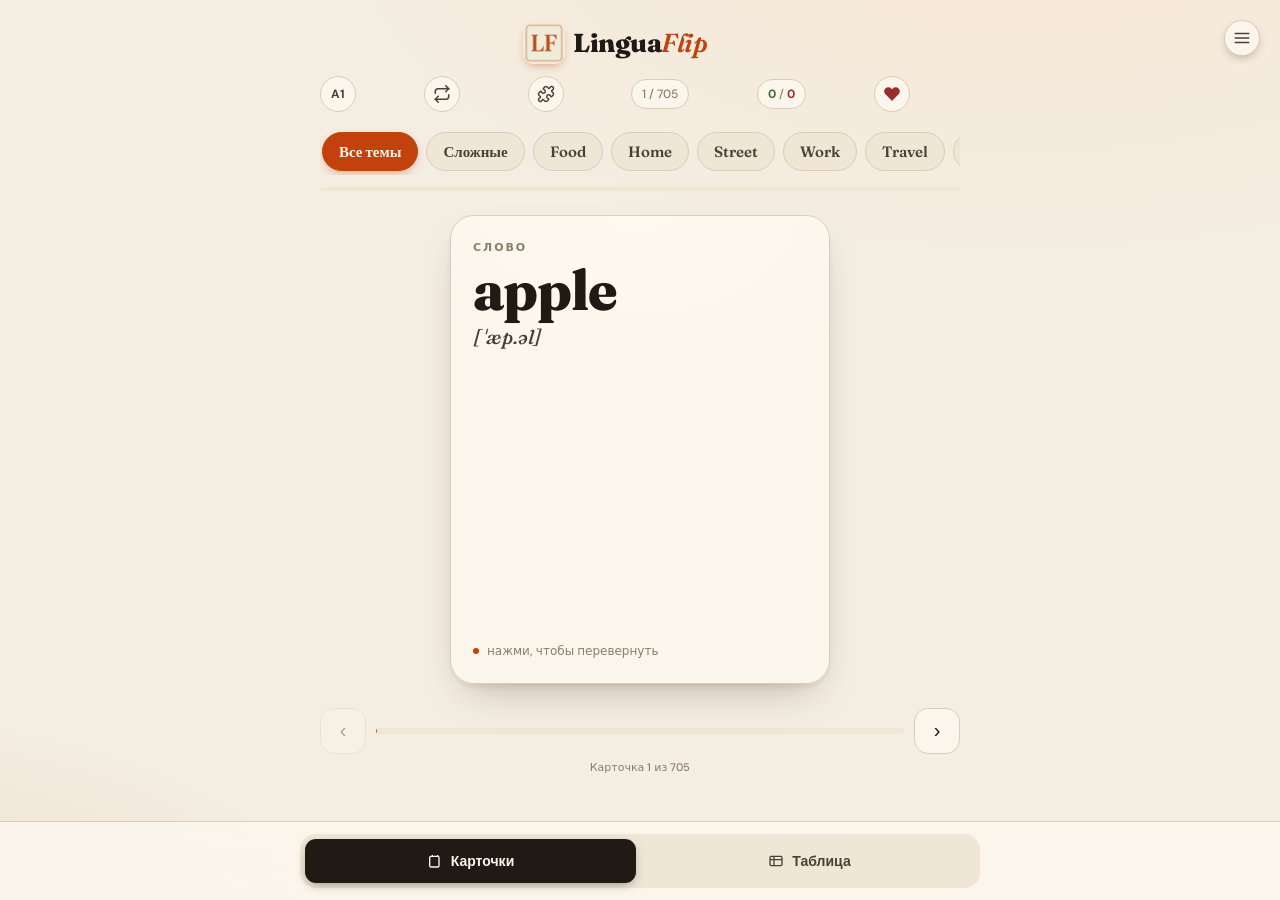
==== index.html @ 188979de "Add files via upload" ====
<!DOCTYPE html>
<html lang="ru">
<head>
<meta charset="UTF-8">
<meta name="viewport" content="width=device-width, initial-scale=1.0, maximum-scale=1.0, user-scalable=no">
<meta name="theme-color" content="#c2410c">
<link rel="manifest" href="manifest.webmanifest">
<link rel="icon" type="image/svg+xml" href="icon.svg">
<link rel="stylesheet" href="./styles.css">
<link rel="stylesheet" href="./effects.css">
<title>LinguaFlip</title>
<link rel="preconnect" href="https://fonts.googleapis.com">
<link rel="preconnect" href="https://fonts.gstatic.com" crossorigin>
<link href="https://fonts.googleapis.com/css2?family=Fraunces:opsz,wght@9..144,400;9..144,600;9..144,800&family=DM+Sans:wght@400;500;600;700&display=swap" rel="stylesheet">
<script>
  (function() {
    try {
      if (localStorage.getItem('theme') === 'dark') {
        document.documentElement.classList.add('dark');
      }
    } catch(e) {}
  })();
</script>
</head>
<body>

<!-- Космический фон -->
<div id="cosmos-bg" style="display:none;">
  <div id="stars"></div>
  <div class="shoot s1"></div>
  <div class="shoot s2"></div>
  <div class="planet planet-a"></div>
  <div class="planet planet-b"></div>
</div>

<!-- Лесной фон -->
<div id="forest-bg" style="display:none;">
  <div class="sunspot sp1"></div>
  <div class="sunspot sp2"></div>
  <div class="sunspot sp3"></div>
  <div id="leaves"></div>
  <svg class="treeline" viewBox="0 0 1200 200" preserveAspectRatio="xMidYMax slice" aria-hidden="true">
    <path fill="currentColor" d="M0 200 L0 150 L40 150 L70 60 L100 150 L120 150 L145 95 L170 150 L200 150 L240 40 L280 150 L305 150 L330 100 L355 150 L390 150 L425 70 L460 150 L490 150 L515 110 L540 150 L575 150 L615 30 L655 150 L685 150 L710 95 L735 150 L770 150 L800 60 L830 150 L860 150 L890 105 L920 150 L955 150 L990 45 L1025 150 L1055 150 L1080 100 L1105 150 L1140 150 L1170 70 L1200 150 L1200 200 Z"/>
  </svg>
</div>

<!-- Океанский фон -->
<div id="ocean-bg" style="display:none;">
  <div class="ray r1"></div>
  <div class="ray r2"></div>
  <div class="ray r3"></div>
  <div id="bubbles"></div>
  
  <svg class="drift d1" viewBox="0 0 48 24" aria-hidden="true">
    <path d="M8 12c4-6 10-8.5 16-8.5S36 6 41 12c-5 6-11 8.5-17 8.5S12 18 8 12z" fill="currentColor"/>
    <path d="M8 12 1.5 5.5v13z" fill="currentColor"/>
    <circle cx="33" cy="9.5" r="1.6" fill="var(--bg)"/>
  </svg>
  <svg class="drift d2" viewBox="0 0 48 24" aria-hidden="true">
    <path d="M8 12c4-6 10-8.5 16-8.5S36 6 41 12c-5 6-11 8.5-17 8.5S12 18 8 12z" fill="currentColor"/>
    <path d="M8 12 1.5 5.5v13z" fill="currentColor"/>
    <circle cx="33" cy="9.5" r="1.6" fill="var(--bg)"/>
  </svg>

  <svg class="seabed" viewBox="0 0 900 160" preserveAspectRatio="none" aria-hidden="true">
    <path fill="currentColor" d="M0 160 L0 128 Q90 106 180 124 T360 120 T540 130 T720 116 T900 126 L900 160 Z"/>
    <g stroke="currentColor" stroke-width="5" stroke-linecap="round" fill="none" opacity=".55">
      <path d="M95 128 q10 -26 -4 -48 q-11 -20 3 -42"/>
      <path d="M118 130 q-9 -22 3 -40 q10 -17 -2 -36"/>
      <path d="M760 122 q10 -24 -3 -44 q-10 -18 3 -38"/>
      <path d="M785 124 q-8 -20 3 -38 q9 -15 -2 -32"/>
    </g>
  </svg>
</div>

<header>
  <button class="icon-btn menu-fab" id="menu-btn" aria-label="Меню и настройки">
    <svg width="18" height="18" viewBox="0 0 24 24" fill="none" stroke="currentColor" stroke-width="2" stroke-linecap="round" stroke-linejoin="round"><line x1="3" y1="12" x2="21" y2="12"></line><line x1="3" y1="6" x2="21" y2="6"></line><line x1="3" y1="18" x2="21" y2="18"></line></svg>
  </button>
  <div class="brand">
    <div class="logo">
      <div class="logo-orbit"></div>
      <img src="icon-192.png" alt="LinguaFlip" class="brand-logo">
    </div>
    <h1>Lingua<em>Flip</em></h1>
  </div>
  <div class="header-actions">
    <button class="icon-btn level-btn" id="level-btn" aria-label="Уровень сложности">A1</button>
    <button class="icon-btn" id="reverse-toggle" aria-label="Сменить направление">
      <svg width="18" height="18" viewBox="0 0 24 24" fill="none" stroke="currentColor" stroke-width="2" stroke-linecap="round" stroke-linejoin="round"><polyline points="17 1 21 5 17 9"></polyline><path d="M3 11V9a4 4 0 0 1 4-4h14"></path><polyline points="7 23 3 19 7 15"></polyline><path d="M21 13v2a4 4 0 0 1-4 4H3"></path></svg>
    </button>
    <button class="icon-btn" id="constructor-toggle" aria-label="Конструктор фраз">
      <svg width="18" height="18" viewBox="0 0 24 24" fill="none" stroke="currentColor" stroke-width="2" stroke-linecap="round" stroke-linejoin="round"><path d="M19.439 7.85c-.049.322.059.648.289.878l1.568 1.568c.47.47.706 1.087.706 1.704s-.235 1.233-.706 1.704l-1.611 1.611a.98.98 0 0 1-.837.276c-.47-.07-.802-.48-.968-.925a2.501 2.501 0 1 0-3.214 3.214c.446.166.855.498.925.968a.98.98 0 0 1-.276.837l-1.61 1.61a2.404 2.404 0 0 1-1.705.707 2.402 2.402 0 0 1-1.704-.706l-1.568-1.568a1.026 1.026 0 0 0-.877-.29c-.493.074-.84.504-1.02.968a2.5 2.5 0 1 1-3.237-3.237c.464-.18.894-.527.967-1.02a1.026 1.026 0 0 0-.289-.877l-1.568-1.568A2.402 2.402 0 0 1 1.998 12c0-.617.236-1.234.706-1.704L4.23 8.77c.24-.24.581-.353.917-.303.515.077.877.528 1.073 1.01a2.5 2.5 0 1 0 3.259-3.259c-.482-.196-.933-.558-1.01-1.073-.05-.336.062-.676.303-.917l1.525-1.525A2.402 2.402 0 0 1 12 1.998c.617 0 1.234.236 1.704.706l1.568 1.568c.23.23.556.338.877.29.493-.074.84-.504 1.02-.968a2.5 2.5 0 1 1 3.237 3.237c-.464.18-.894.527-.967 1.02Z"></path></svg>
    </button>
    <span class="counter" id="counter">1 / 10</span>
    <span class="stats" id="stats-badge"><span class="ok">0</span> / <span class="err">0</span></span>
    <button class="icon-btn" id="donate-btn" aria-label="Поддержать проект">
    <svg width="18" height="18" viewBox="0 0 24 24" fill="currentColor"><path d="M20.84 4.61a5.5 5.5 0 0 0-7.78 0L12 5.67l-1.06-1.06a5.5 5.5 0 0 0-7.78 7.78l1.06 1.06L12 21.23l7.78-7.78 1.06-1.06a5.5 5.5 0 0 0 0-7.78z"></path></svg>
    </button>
  </div>
  <input type="file" id="file-input" accept=".json" style="display:none">
</header>

<main>
  <!-- FLASHCARDS VIEW -->
  <section class="view active" id="view-cards">
    <div class="chips-row">
      <div class="chips-container" id="topic-chips"></div>
    </div>
    <div class="topic-progress-bar">
      <div class="topic-progress-fill" id="topic-progress-fill"></div>
    </div>
    
    <div class="stage">
      <div class="card" id="card">
        <div class="face front">
          <div>
            <div class="card-tag" id="front-tag">Слово</div>
            <div class="word" id="card-word">—</div>
            <div class="transcription" id="card-trans">—</div>
            
            <input type="text" id="practice-input" class="practice-input" placeholder="Введи слово..." style="display:none;">
            
            <div id="constructor-ui" style="display:none;">
              <div class="grammar-hint">
                <span class="gh-subj">Subject</span> + <span class="gh-verb">Verb</span> + <span class="gh-obj">Object</span>
              </div>
              <div class="constructor-answer" id="constructor-answer"></div>
              <div class="constructor-chips" id="constructor-chips"></div>
            </div>
          </div>
          
          <button class="action-btn practice-btn" id="practice-btn" style="display:none;">Проверить</button>
          <button class="action-btn practice-btn" id="constructor-check-btn" style="display:none;">Проверить фразу</button>
          <div class="hint" id="card-hint"><span class="dot"></span> нажми, чтобы перевернуть</div>
        </div>
        <div class="face back">
          <div>
            <div class="card-tag" id="back-tag">Перевод</div>
            <div class="translation" id="card-translation">—</div>
            <div class="transcription" id="card-trans-back" style="display:none; margin-top: 4px;">—</div>
          </div>
          <div class="example-block">
            <div class="example-en" id="card-example">—</div>
            <div class="example-ru" id="card-example-ru">—</div>
          </div>
          
          <div class="card-actions binary-actions" id="binary-actions">
            <button class="action-btn dont-know-btn" id="dont-know-btn">Не знаю</button>
            <button class="action-btn know-btn" id="know-btn">Знаю</button>
          </div>
          
          <div class="card-actions srs-actions" id="srs-actions" style="display: none;">
            <button class="srs-btn srs-again" data-grade="1">Снова</button>
            <button class="srs-btn srs-hard" data-grade="2">Трудно</button>
            <button class="srs-btn srs-good" data-grade="3">Хорошо</button>
            <button class="srs-btn srs-easy" data-grade="4">Легко</button>
          </div>
        </div>
      </div>
    </div>
    <div class="card-nav">
      <button class="nav-btn" id="prev-btn" aria-label="Назад">‹</button>
      <div class="progress"><div class="progress-bar" id="progress-bar"></div></div>
      <button class="nav-btn" id="next-btn" aria-label="Вперёд">›</button>
    </div>
    <div class="progress-label" id="progress-label">Карточка 1 из 10</div>
  </section>

  <!-- TABLE VIEW -->
  <section class="view" id="view-table">
    <div class="table-wrap" id="table-wrap">
      <div class="table-head">
        <div class="table-type-row">
          <label for="table-type">Тип</label>
          <select id="table-type">
            <option value="verbs">Глаголы</option>
            <option value="pronouns" disabled>Местоимения</option>
            <option value="adjectives" disabled>Прилагательные</option>
            <option value="numerals" disabled>Числительные</option>
          </select>
        </div>
        <div class="chips-row" style="margin: 0;">
          <div class="chips-container" id="verb-chips"></div>
        </div>
        <div class="modes">
          <button class="mode-btn active" data-mode="view">Смотреть</button>
          <button class="mode-btn" data-mode="self">Самопроверка</button>
          <button class="mode-btn" data-mode="input">Ввод</button>
        </div>
      </div>

      <div class="input-panel" id="input-panel" style="display:none;">
        <div class="input-coord">
          <small>Введите форму</small>
          <span id="input-coord-text">—</span>
        </div>
        <div class="input-row">
          <input type="text" id="answer-input" placeholder="форма глагола…" autocomplete="off" autocapitalize="off" spellcheck="false">
        </div>
        <button class="check-btn" id="check-btn">Проверить</button>
        <div class="feedback" id="feedback"></div>
        <button class="skip-btn" id="skip-btn">пропустить →</button>
      </div>

      <div class="table-scroll">
        <table class="verbs mode-view" id="verbs-table"></table>
      </div>
      <div class="table-hint" id="table-hint">Нажми на ячейку, чтобы услышать произношение</div>
    </div>
  </section>
</main>

<nav class="bottom-nav">
  <div class="bottom-nav-inner">
    <button class="nav-tab active" data-view="cards">
      <svg class="icon" viewBox="0 0 24 24" fill="none" stroke="currentColor" stroke-width="2"><rect x="4" y="5" width="14" height="16" rx="2"/><path d="M8 3v2M16 3v2"/></svg>
      Карточки
    </button>
    <button class="nav-tab" data-view="table">
      <svg class="icon" viewBox="0 0 24 24" fill="none" stroke="currentColor" stroke-width="2"><rect x="3" y="5" width="18" height="14" rx="2"/><path d="M3 10h18M9 5v14"/></svg>
      Таблица
    </button>
  </div>
</nav>

<div class="toast" id="toast"></div>

<!-- Модалка Доната -->
<div class="modal-overlay" id="donate-modal">
  <div class="modal-card">
    <div class="modal-header">
      <h2>Поддержите проект</h2>
      <button class="modal-close-btn" id="donate-modal-close" aria-label="Закрыть">✕</button>
    </div>
    <div class="modal-body">
      <p>🤑 Бабки в шапку, бабки в шапку — гони монету!</p>
      <p>Сделаем счастливей всех бездомных поросят планеты.<br>
      Бабки в шапку, бабки в шапку — внеси свой вклад<br>
      В дело спасения бездомных поросят! 🐷✨</p>
      <p class="modal-subtext" id="donate-subtext"></p>
    </div>
    <button class="check-btn" id="donate-link-btn">Сделать перевод</button>
  </div>
</div>

<!-- Модалка Статистики и Настроек -->
<div class="modal-overlay" id="stats-modal">
  <div class="modal-card stats-card">
    
    <div class="modal-header">
      <h2>Статистика</h2>
      <button class="modal-close-btn" id="stats-modal-close" aria-label="Закрыть">✕</button>
    </div>
    <div class="modal-body">
      <div class="stats-grid">
        <div class="stat-item">
          <div class="stat-num" id="stat-known">0</div>
          <div class="stat-label">Выучено слов</div>
        </div>
        <div class="stat-item">
          <div class="stat-num" id="stat-today">0</div>
          <div class="stat-label">За сегодня</div>
        </div>
      </div>
      
                    <div class="stats-section">
              <h3>Язык обучения</h3>
              <select id="lang-select" class="settings-select">
                <option value="en">English</option>
                <option value="es">Español</option>
                <!-- <option value="ja">日本語</option> -->
                <!-- <option value="ko">한국어</option> -->
                <!-- <option value="zh">中文</option> -->
              </select>
            </div>

      <div class="stats-section">
        <h3>Анимация карточки</h3>
        <select id="animation-select" class="settings-select">
          <option value="none">По умолчанию</option>
        </select>

        <h3 style="margin-top: 16px;">Цветовая тема</h3>
        <select id="theme-select" class="settings-select">
          <option value="none">По умолчанию (Тёплая)</option>
        </select>
      </div>

      <div class="stats-section">
        <h3>Настройки</h3>
        <button class="settings-btn" id="theme-toggle-modal">
          <svg class="icon-moon" width="18" height="18" viewBox="0 0 24 24" fill="none" stroke="currentColor" stroke-width="2" stroke-linecap="round" stroke-linejoin="round"><path d="M21 12.79A9 9 0 1 1 11.21 3 7 7 0 0 0 21 12.79z"/></svg>

          <svg class="icon-sun" width="18" height="18" viewBox="0 0 24 24" fill="none" stroke="currentColor" stroke-width="2" stroke-linecap="round" stroke-linejoin="round"><circle cx="12" cy="12" r="5"/><path d="M12 1v2M12 21v2M4.22 4.22l1.42 1.42M18.36 18.36l1.42 1.42M1 12h2M21 12h2M4.22 19.78l1.42-1.42M18.36 5.64l1.42-1.42"/></svg>
          <span>Сменить тему</span>
        </button>

       <button class="settings-btn" id="gift-btn-modal">
          <svg width="18" height="18" viewBox="0 0 24 24" fill="none" stroke="currentColor" stroke-width="2" stroke-linecap="round" stroke-linejoin="round"><polyline points="20 12 20 22 4 22 4 12"></polyline><rect x="2" y="7" width="20" height="5"></rect><line x1="12" y1="22" x2="12" y2="7"></line><path d="M12 7H7.5a2.5 2.5 0 0 1 0-5C11 2 12 7 12 7z"></path><path d="M12 7h4.5a2.5 2.5 0 0 0 0-5C13 2 12 7 12 7z"></path></svg>
          <span>Ввести код</span>
        </button>
        
        <button class="settings-btn" id="save-btn-modal">
          <svg width="18" height="18" viewBox="0 0 24 24" fill="none" stroke="currentColor" stroke-width="2" stroke-linecap="round" stroke-linejoin="round"><path d="M21 15v4a2 2 0 0 1-2 2H5a2 2 0 0 1-2-2v-4"></path><polyline points="7 10 12 15 17 10"></polyline><line x1="12" y1="15" x2="12" y2="3"></line></svg>
          <span>Сохранить прогресс</span>
        </button>
        
        <button class="settings-btn" id="load-btn-modal">
          <svg width="18" height="18" viewBox="0 0 24 24" fill="none" stroke="currentColor" stroke-width="2" stroke-linecap="round" stroke-linejoin="round"><path d="M21 15v4a2 2 0 0 1-2 2H5a2 2 0 0 1-2-2v-4"></path><polyline points="17 8 12 3 7 8"></polyline><line x1="12" y1="3" x2="12" y2="15"></line></svg>
          <span>Восстановить прогресс</span>
        </button>
      </div>
    </div>
  </div>
</div>

<!-- Модалка Завершения темы -->
<div class="celebration-overlay" id="celebration-overlay">
  <div class="celebration-card">
    <div class="celebration-icon">🎉</div>
    <h2>Тема пройдена!</h2>
    <p>Вы отметили все слова в этой теме как изученные. Отличная работа!</p>
    <button class="check-btn" id="celebration-close">Продолжить</button>
  </div>
  <div class="confetti-container" id="confetti-container"></div>
</div>

<div class="celebration-overlay" id="celebration-overlay">
  <div class="celebration-card">
    <div class="celebration-icon">🎉</div>
    <h2>Тема пройдена!</h2>
    <p>Вы отметили все слова в этой теме как изученные. Отличная работа!</p>
    <button class="check-btn" id="celebration-close">Продолжить</button>
  </div>
  <div class="confetti-container" id="confetti-container"></div>
</div>

<div class="modal-overlay" id="donate-modal">
  <div class="modal-card">
    <div class="modal-header">
      <h2>Поддержите проект</h2>
      <button class="modal-close-btn" id="donate-modal-close" aria-label="Закрыть">✕</button>
    </div>
    <div class="modal-body">
      <p>🤑 Бабки в шапку, бабки в шапку — гони монету!</p>
      <p>Сделаем счастливей всех бездомных поросят планеты.<br>
      Бабки в шапку, бабки в шапку — внеси свой вклад<br>
      В дело спасения бездомных поросят! 🐷✨</p>
      <p class="modal-subtext" id="donate-subtext"></p>
    </div>
    <button class="check-btn" id="donate-link-btn">Сделать перевод</button>
  </div>
</div>

<!-- Модалка ввода кода -->
<div class="modal-overlay" id="gift-modal">
  <div class="modal-card">
    <div class="modal-header">
      <h2>Ввести код</h2>
      <button class="modal-close-btn" id="gift-modal-close" aria-label="Закрыть">✕</button>
    </div>
    <div class="modal-body">
      <p>Введите код поддержки, полученный на почту:</p>
      <input type="text" id="gift-code-input" class="practice-input" style="margin-top: 0; margin-bottom: 16px;" placeholder="Например, LF-TUMBLE-2024" autocomplete="off">
    </div>
    <button class="check-btn" id="gift-apply-btn">Активировать</button>
  </div>
</div>

<!-- Модалка подтверждения восстановления -->
<div class="modal-overlay" id="confirm-modal">
  <div class="modal-card">
    <div class="modal-header">
      <h2>Внимание</h2>
    </div>
    <div class="modal-body">
      <p id="confirm-modal-text">Восстановить прогресс из файла? Текущие данные будут заменены.</p>
    </div>
    <div style="display: flex; gap: 10px; margin-top: 16px;">
      <button class="check-btn" id="confirm-cancel-btn" style="background: var(--bg2); color: var(--ink); border: 1px solid var(--line);">Отмена</button>
      <button class="check-btn" id="confirm-ok-btn" style="background: var(--accent); color: #fff;">ОК</button>
    </div>
  </div>
</div>
<script src="./data_en.js"></script>
<script src="./data_es.js"></script>
<script src="./app.js" defer></script>
<script src="./effects.js"></script>
</body>
</html>
---- styles.css ----
:root {
  --bg: #f4ede2;
  --bg2: #efe6d6;
  --paper: #fbf6ec;
  --ink: #1f1a14;
  --ink-soft: #4a4036;
  --muted: #8a7d6c;
  --line: #d9cdb6;
  --accent: #c2410c;
  --accent-light: #e57238;
  --accent-soft: #f3d9c4;
  --ok: #3f6b3a;
  --err: #9b2c2c;

  --body-gradient-1: #f7e8d4;
  --body-gradient-2: #ecddc6;
  --front-card-gradient: #fffaf1;
  --back-card-bg-1: #ede0c8;
  --back-card-bg-2: #e0d0b4;
  --back-card-text: #4a4036;
  --back-card-tag: #8a7d6c;
  --back-card-glow-1: rgba(194, 65, 12, .12);
  --back-card-glow-2: rgba(194, 65, 12, .06);
  
  --example-highlight: #c2410c;
  --example-ru: #6b5e4d;

  --input-bg-1: #fbf6ec;
  --input-bg-2: #efe6d6;
  --input-coord: #c2410c;
  --input-subtext: #8a7d6c;
  --input-field-bg: #f4ede2;
  --input-field-border: #d9cdb6;
  --input-field-bg-focus: #fffaf1;
  --input-placeholder: #8a7d6c;

  --bottom-nav-bg: rgba(251, 246, 236, .92);
  --bottom-nav-shadow: rgba(31, 26, 20, .5);
  --shadow-color-1: rgba(60, 40, 20, .35);
  --shadow-color-2: rgba(60, 40, 20, .15);
  --chip-active-shadow: rgba(194, 65, 12, .45);
  
  --shadow: 0 18px 40px -18px var(--shadow-color-1), 0 4px 10px -4px var(--shadow-color-2);
}

* { box-sizing: border-box; -webkit-tap-highlight-color: transparent; }
html, body { margin: 0; padding: 0; }
body {
  font-family: 'DM Sans', system-ui, sans-serif;
  color: var(--ink);
  background: radial-gradient(1200px 600px at 80% -10%, var(--body-gradient-1) 0%, transparent 60%),
              radial-gradient(900px 500px at -10% 110%, var(--body-gradient-2) 0%, transparent 55%),
              var(--bg);
  min-height: 100dvh;
  overflow-x: hidden;
  padding-bottom: 110px;
}

header { padding: 22px 20px 8px; display: flex; flex-wrap: wrap; gap: 12px; max-width: 680px; margin: 0 auto; }
.brand { display: flex; align-items: center; gap: 8px; width: 100%; justify-content: center; }
.brand .brand-logo { width: 32px; height: 32px; border-radius: 8px; box-shadow: 0 4px 10px -3px var(--chip-active-shadow); object-fit: cover; }
.brand h1 { font-family: 'Fraunces', serif; font-weight: 800; font-size: 26px; letter-spacing: -.5px; margin: 0; }
.brand h1 em { font-style: italic; color: var(--accent); font-weight: 600; }

.header-actions { display: flex; align-items: center; gap: 8px; width: 100%; justify-content: space-between; }
.counter, .stats { font-size: 12px; color: var(--muted); background: var(--paper); padding: 6px 10px; border-radius: 999px; border: 1px solid var(--line); font-weight: 500; white-space: nowrap; }
.stats .ok { color: var(--ok); font-weight: 700; }
.stats .err { color: var(--err); font-weight: 700; }

.icon-btn { width: 36px; height: 36px; border-radius: 50%; border: 1px solid var(--line); background: var(--paper); color: var(--ink-soft); cursor: pointer; font-size: 16px; display: grid; place-items: center; transition: all .2s ease; flex-shrink: 0; }
.icon-btn:active { transform: scale(.92); background: var(--accent-soft); }
.icon-btn svg { display: block; }
/* Цвета для специфичных кнопок */
#donate-btn { color: var(--err); }
#gift-btn { color: var(--accent); }
.level-btn { font-size: 12px; font-weight: 700; font-family: 'DM Sans', sans-serif; }
/* Активное состояние для кнопок-переключателей */
#constructor-toggle.active, #reverse-toggle.active { 
  background: var(--accent); 
  color: var(--paper); 
  border-color: var(--accent); 
}

main { max-width: 680px; margin: 0 auto; padding: 8px 20px 0; }

.chips-row { margin: 0 0 12px 0; padding: 2px 0; width: 100%; overflow-x: auto; overflow-y: hidden; -webkit-overflow-scrolling: touch; scrollbar-width: none; position: relative; scroll-behavior: smooth; }
.chips-row::-webkit-scrollbar { display: none; }
.chips-container { display: inline-flex; gap: 8px; padding: 2px; }
.chip { flex: 0 0 auto; padding: 9px 16px; border-radius: 999px; border: 1px solid var(--line); background: var(--bg2); color: var(--ink-soft); font-family: 'Fraunces', serif; font-weight: 600; font-size: 15px; cursor: pointer; transition: all .25s ease; white-space: nowrap; display: flex; align-items: center; gap: 6px; }
.chip small { font-size: 10px; opacity: .7; font-family: 'DM Sans'; font-weight: 500; text-transform: uppercase; letter-spacing: .05em; }
.chip.active { background: var(--accent); color: var(--paper); border-color: var(--accent); box-shadow: 0 4px 10px -3px var(--chip-active-shadow); }

.topic-progress-bar { width: 100%; height: 4px; background: var(--bg2); border-radius: 999px; overflow: hidden; margin-bottom: 16px; }
.topic-progress-fill { height: 100%; width: 0%; background: var(--accent); transition: width 0.4s ease; border-radius: 999px; }

.stage { position: relative; perspective: 1600px; min-height: 340px; display: grid; place-items: center; padding: 8px 0 16px; }
.card { width: 100%; aspect-ratio: 3/3.7; max-width: 380px; position: relative; transform-style: preserve-3d; transition: transform .7s cubic-bezier(.4,.2,.2,1); cursor: pointer; }
.card.flipped { transform: rotateY(180deg); }
.card.anim-3d-tumble { transition: transform 0.8s cubic-bezier(0.68, -0.55, 0.27, 1.55); }
.card.anim-3d-tumble.flipped { transform: rotateX(360deg) rotateY(180deg); }

.face { position: absolute; inset: 0; border-radius: 24px; -webkit-backface-visibility: hidden; backface-visibility: hidden; padding: 24px 22px; display: flex; flex-direction: column; box-shadow: var(--shadow); border: 1px solid var(--line); overflow: hidden; }
.face.front { background: radial-gradient(120% 60% at 50% 0%, var(--front-card-gradient) 0%, var(--paper) 60%); justify-content: space-between; }
.face.back { background: radial-gradient(120% 60% at 50% 0%, var(--back-card-bg-1) 0%, var(--back-card-bg-2) 70%); color: var(--back-card-text); transform: rotateY(180deg); border-color: var(--line); }
.face.back::before { content: ""; position: absolute; inset: 0; background: radial-gradient(140% 80% at 100% 0%, var(--back-card-glow-1) 0%, transparent 50%), radial-gradient(120% 60% at 0% 100%, var(--back-card-glow-2) 0%, transparent 50%); pointer-events: none; }
.card-tag { font-size: 11px; letter-spacing: .18em; text-transform: uppercase; color: var(--muted); font-weight: 600; }
.back .card-tag { color: var(--back-card-tag); }

.word { font-family: 'Fraunces', serif; font-weight: 800; font-size: clamp(38px, 11vw, 56px); line-height: 1; letter-spacing: -1px; margin: 8px 0 6px; }
.transcription { font-family: 'Fraunces', serif; font-style: italic; font-size: 20px; color: var(--ink-soft); font-weight: 500; }

.practice-input { width: 100%; padding: 12px; border-radius: 10px; border: 1px solid var(--line); background: var(--paper); color: var(--ink); font-family: 'Fraunces', serif; font-size: 18px; margin-top: 12px; outline: none; transition: all 0.2s ease; }
.practice-input:focus { border-color: var(--accent); }
.practice-input.correct { border-color: var(--ok); background: rgba(63, 107, 58, 0.1); }
.practice-input.incorrect { border-color: var(--err); background: rgba(155, 44, 44, 0.1); }
.action-btn.practice-btn { 
  flex: 0 0 auto; /* Перебиваем flex: 1 от базового класса */
  width: 100%;
  background: var(--accent); 
  color: #fff; 
  margin-bottom: 10px; 
  border: none;
  padding: 14px 20px; /* Фиксированная высота под большой палец */
  font-family: 'DM Sans', sans-serif;
  font-size: 16px;
  font-weight: 700;
  border-radius: 12px;
  cursor: pointer;
  transition: transform .15s ease;
  box-shadow: 0 4px 10px -4px rgba(0,0,0,.3);
}
.action-btn.practice-btn:active { 
  transform: scale(.97); 
  background: var(--accent-light); 
}

.grammar-hint { font-size: 13px; font-weight: 600; background: var(--bg2); padding: 8px 12px; border-radius: 8px; margin-top: 12px; margin-bottom: 12px; color: var(--muted); }
/* Грамматическая плашка */
.gh-subj { color: var(--accent); font-weight: 700; }
.gh-verb { color: var(--ok); font-weight: 700; }
.gh-obj { color: #2b6cb0; font-weight: 700; } /* Синий для остальных слов */

.constructor-answer { 
  min-height: 48px; 
  display: flex; 
  flex-wrap: wrap; 
  gap: 6px; 
  padding: 8px; 
  border: 1px dashed var(--line); 
  border-radius: 10px; 
  margin-bottom: 12px; 
  justify-content: center; /* Центрируем чипы в поле ответа */
  align-items: center;
} 
.constructor-answer.correct { border-color: var(--ok); background: rgba(63, 107, 58, 0.1); border-style: solid; }
.constructor-answer.incorrect { border-color: var(--err); background: rgba(155, 44, 44, 0.1); border-style: solid; }
.constructor-chips { 
  display: flex; 
  flex-wrap: wrap; 
  gap: 8px; 
  justify-content: center; /* Центрируем чипы в пуле слов */
}
.c-chip { padding: 8px 14px; border-radius: 999px; background: var(--paper); border: 1px solid var(--line); color: var(--ink); cursor: pointer; font-weight: 600; font-size: 15px; transition: transform 0.1s ease; }
.c-chip:active { transform: scale(0.95); }
.c-chip.used { opacity: 0.3; pointer-events: none; }
/* Цвета чипов (рамки и легкий фон) */
.c-chip.pos-subj { border-color: var(--accent); color: var(--accent); background: rgba(194, 65, 12, 0.05); }
.c-chip.pos-verb { border-color: var(--ok); color: var(--ok); background: rgba(63, 107, 58, 0.05); }
.c-chip.pos-obj { border-color: #2b6cb0; color: #2b6cb0; background: rgba(43, 108, 176, 0.05); }

.hint { margin-top: auto; font-size: 12px; color: var(--muted); display: flex; align-items: center; gap: 8px; font-weight: 500; }
.hint .dot { width: 6px; height: 6px; border-radius: 50%; background: var(--accent); animation: pulse 1.6s ease-in-out infinite; }
@keyframes pulse { 0%,100%{opacity:.3; transform:scale(.8);} 50%{opacity:1; transform:scale(1.2);} }

.back .translation { font-family: 'Fraunces', serif; font-weight: 600; font-size: 32px; line-height: 1.1; margin: 6px 0 14px; color: var(--back-card-text); }
.example-block { border-top: 1px solid rgba(0,0,0,.1); padding-top: 14px; margin-top: auto; position: relative; }
.example-en { font-size: 17px; line-height: 1.4; color: var(--back-card-text); font-weight: 500; font-style: italic; cursor: pointer; }
.example-en b { color: var(--example-highlight); font-style: normal; font-weight: 700; }
.example-ru { font-size: 15px; line-height: 1.4; color: var(--example-ru); margin-top: 6px; }

.card-actions { display: flex; gap: 10px; margin-top: 14px; z-index: 2; }
.action-btn { flex: 1; padding: 12px; border: none; border-radius: 12px; font-size: 16px; font-weight: 700; cursor: pointer; transition: transform .15s ease; color: #fff; font-family: 'DM Sans', sans-serif; box-shadow: 0 4px 10px -4px rgba(0,0,0,.3); }
.action-btn:active { transform: scale(.97); }
.dont-know-btn { background: var(--err); }
.know-btn { background: var(--ok); }

.srs-actions { gap: 6px; }
.srs-btn { flex: 1; padding: 10px 4px; font-size: 12px; border: none; border-radius: 8px; color: #fff; cursor: pointer; font-weight: 600; font-family: 'DM Sans', sans-serif; transition: transform .15s ease; }
.srs-btn:active { transform: scale(.95); }
.srs-again { background: var(--err); }
.srs-hard { background: var(--accent); }
.srs-good { background: var(--ok); }
.srs-easy { background: #2b6cb0; }

.card-nav { display: flex; align-items: center; justify-content: space-between; gap: 10px; margin-top: 8px; }
.nav-btn { flex: 0 0 auto; width: 46px; height: 46px; border-radius: 14px; background: var(--paper); border: 1px solid var(--line); color: var(--ink); font-size: 20px; display: grid; place-items: center; cursor: pointer; transition: all .2s ease; }
.nav-btn:active { transform: scale(.92); background: var(--accent-soft); }
.nav-btn:disabled { opacity: .35; cursor: not-allowed; }
.progress { flex: 1; height: 6px; background: var(--bg2); border-radius: 999px; overflow: hidden; }
.progress-bar { height: 100%; background: linear-gradient(90deg, var(--accent), var(--accent-light)); width: 0%; transition: width .35s ease; border-radius: 999px; }
.progress-label { font-size: 11px; color: var(--muted); text-align: center; margin-top: 6px; font-weight: 500; }

.table-wrap { background: var(--paper); border: 1px solid var(--line); border-radius: 18px; padding: 14px; box-shadow: var(--shadow); }
.table-head { display: flex; flex-direction: column; gap: 12px; margin-bottom: 12px; }
.table-type-row { display: flex; align-items: center; gap: 10px; }
.table-type-row label { font-size: 12px; color: var(--muted); font-weight: 600; letter-spacing: .05em; text-transform: uppercase; }
.table-type-row select { flex: 1; appearance: none; -webkit-appearance: none; background: var(--bg2) url("data:image/svg+xml;utf8,<svg xmlns='http://www.w3.org/2000/svg' width='12' height='12' viewBox='0 0 12 12'><path d='M2 4l4 4 4-4' stroke='%231f1a14' stroke-width='1.5' fill='none' stroke-linecap='round'/></svg>") no-repeat right 12px center; border: 1px solid var(--line); color: var(--ink); padding: 10px 32px 10px 12px; border-radius: 10px; font-family: 'Fraunces', serif; font-weight: 600; font-size: 16px; cursor: pointer; }
.table-type-row select option[disabled] { color: #aaa; }
.modes { display: grid; grid-template-columns: repeat(3,1fr); gap: 6px; background: var(--bg2); padding: 4px; border-radius: 12px; }
.mode-btn { border: none; background: transparent; padding: 9px 6px; border-radius: 9px; font-family: 'DM Sans', sans-serif; font-size: 12px; font-weight: 600; color: var(--ink-soft); cursor: pointer; transition: all .25s ease; }
.mode-btn.active { background: var(--paper); color: var(--accent); box-shadow: 0 2px 6px -2px var(--shadow-color-2); }
.table-scroll { overflow-x: auto; -webkit-overflow-scrolling: touch; }
table.verbs { border-collapse: separate; border-spacing: 0; width: 100%; min-width: 560px; font-size: 13px; }
table.verbs th, table.verbs td { border-bottom: 1px solid var(--line); border-right: 1px solid var(--line); padding: 0; text-align: center; vertical-align: middle; }
table.verbs th:last-child, table.verbs td:last-child { border-right: none; }
table.verbs thead th { background: var(--bg2); color: var(--ink-soft); font-weight: 600; font-size: 11px; letter-spacing: .04em; padding: 10px 6px; position: sticky; top: 0; }
table.verbs tbody th { background: var(--bg2); color: var(--ink-soft); font-weight: 600; padding: 12px 8px; font-size: 13px; text-align: left; position: sticky; left: 0; }
table.verbs td { height: 54px; min-width: 90px; font-family: 'Fraunces', serif; font-weight: 600; font-size: 14px; color: var(--ink); }
.cell { width: 100%; height: 100%; display: flex; align-items: center; justify-content: center; padding: 6px 4px; cursor: pointer; transition: background .15s ease; position: relative; }
.mode-view .cell:hover { background: var(--accent-soft); }
.mode-self .cell .text { visibility: hidden; }
.mode-self .cell.revealed .text { visibility: visible; }
.mode-self .cell.revealed { background: var(--accent-soft); }
.mode-self .cell:not(.revealed)::after { content: "•••"; color: var(--muted); font-family: 'DM Sans'; font-weight: 700; letter-spacing: 2px; }
.mode-self .cell.revealed::after { content: none; }
.mode-self .cell:not(.revealed):hover { background: var(--bg2); }

.input-panel { background: linear-gradient(135deg, var(--input-bg-1), var(--input-bg-2)); color: var(--back-card-text); border-radius: 14px; padding: 16px 18px; margin-bottom: 12px; display: flex; flex-direction: column; gap: 10px; }
.input-coord { font-family: 'Fraunces', serif; font-size: 18px; font-weight: 600; color: var(--input-coord); }
.input-coord small { display: block; color: var(--input-subtext); font-size: 11px; font-family: 'DM Sans'; font-weight: 500; text-transform: uppercase; letter-spacing: .1em; margin-bottom: 4px; }
.input-row { display: flex; gap: 8px; }
.input-row input { flex: 1; background: var(--input-field-bg); border: 1px solid var(--input-field-border); color: var(--ink); padding: 11px 14px; border-radius: 10px; font-family: 'Fraunces', serif; font-size: 16px; font-weight: 600; outline: none; }
.input-row input:focus { border-color: var(--input-coord); background: var(--input-field-bg-focus); }
.input-row input::placeholder { color: var(--input-placeholder); }
.check-btn { width: 100%; padding: 12px; border: 1px solid var(--line); background: var(--paper); color: var(--ink); border-radius: 10px; font-family: 'DM Sans', sans-serif; font-size: 15px; font-weight: 600; cursor: pointer; transition: all .2s ease; margin-top: 8px; }
.check-btn:active { transform: scale(.98); background: var(--accent-soft); border-color: var(--accent); }
.feedback { font-size: 13px; font-weight: 600; min-height: 18px; transition: opacity .2s ease; }
.feedback.ok { color: #3f6b3a; } .feedback.err { color: #9b2c2c; }
.skip-btn { background: transparent; border: none; color: var(--input-subtext); font-size: 12px; cursor: pointer; text-decoration: underline; align-self: flex-start; padding: 0; }
.mode-input table.verbs td { cursor: default; }
.table-hint { font-size: 11px; color: var(--muted); margin-top: 10px; text-align: center; }

.bottom-nav { position: fixed; bottom: 0; left: 0; right: 0; background: var(--bottom-nav-bg); backdrop-filter: blur(12px); -webkit-backdrop-filter: blur(12px); border-top: 1px solid var(--line); padding: 12px 20px calc(12px + env(safe-area-inset-bottom)); z-index: 50; }
.bottom-nav-inner { max-width: 680px; margin: 0 auto; display: grid; grid-template-columns: 1fr 1fr; gap: 8px; background: var(--bg2); padding: 5px; border-radius: 16px; }
.nav-tab { border: none; background: transparent; padding: 13px 10px; border-radius: 11px; font-family: 'DM Sans', sans-serif; font-size: 14px; font-weight: 600; color: var(--ink-soft); cursor: pointer; transition: all .25s ease; display: flex; align-items: center; justify-content: center; gap: 8px; }
.nav-tab .icon { width: 16px; height: 16px; display: inline-block; }
.nav-tab.active { background: var(--ink); color: var(--paper); box-shadow: 0 4px 12px -4px var(--bottom-nav-shadow); }

.view { display: none; animation: fadeIn .35s ease; } .view.active { display: block; }
@keyframes fadeIn { from{opacity:0; transform:translateY(8px);} to{opacity:1; transform:translateY(0);} }

.toast { position: fixed; left: 50%; bottom: 130px; transform: translateX(-50%) translateY(20px); background: var(--ink); color: var(--paper); padding: 10px 18px; border-radius: 999px; font-size: 13px; font-weight: 500; opacity: 0; pointer-events: none; transition: all .3s ease; z-index: 100; box-shadow: 0 8px 20px -8px rgba(0,0,0,.4); }
.toast.show { opacity: 1; transform: translateX(-50%) translateY(0); }

@media (max-width: 380px) {
  .word { font-size: 36px; }
  .face { padding: 20px 18px; }
  .action-btn { padding: 10px; font-size: 15px; }
  .header-actions { gap: 6px; }
  .counter, .stats { padding: 5px 8px; font-size: 11px; }
}

html.dark {
  --bg: #14110d;
  --bg2: #1c1610;
  --paper: #221b14;
  --ink: #f4ede2;
  --ink-soft: #d4c4ad;
  --muted: #8a7d6c;
  --line: #3d3225;
  --accent: #e57238;
  --accent-light: #ff8a4c;
  --accent-soft: #3d2818;
  
  --body-gradient-1: #2a2118;
  --body-gradient-2: #14110d;
  --front-card-gradient: #2e251c;
  
  --bottom-nav-bg: rgba(20, 17, 13, .92);
  --bottom-nav-shadow: rgba(0, 0, 0, .5);
  --shadow-color-1: rgba(0, 0, 0, .6);
  --shadow-color-2: rgba(0, 0, 0, .4);
  --chip-active-shadow: rgba(229, 114, 56, .45);

  --back-card-bg-1: #1a140f;
  --back-card-bg-2: #100c08;
  --back-card-text: #f4ede2; 
  --back-card-tag: #d4c4ad;
  --example-highlight: #ff8a4c;
  --example-ru: #a89578;

  --input-bg-1: #2a2118;
  --input-bg-2: #1c1610;
  --input-coord: #ffb27a;
  --input-subtext: #a89578;
  --input-field-bg: rgba(255, 255, 255, .08);
  --input-field-border: rgba(255, 255, 255, .15);
  --input-field-bg-focus: rgba(255, 255, 255, .12);
  --input-placeholder: #7a6a55;
}

html.dark .input-row input { color: var(--back-card-text); }
html.dark .input-row input::placeholder { color: #7a6a55; }

#theme-toggle .icon-sun { display: none; }
#theme-toggle .icon-moon { display: block; }
html.dark #theme-toggle .icon-sun { display: block; }
html.dark #theme-toggle .icon-moon { display: none; }

/* ===== DONATE MODAL ===== */
.modal-overlay {
  position: fixed; inset: 0; 
  background: rgba(0,0,0,0.6); 
  display: none; 
  align-items: center; justify-content: center; 
  z-index: 200; 
  backdrop-filter: blur(4px);
  -webkit-backdrop-filter: blur(4px);
}
.modal-overlay.show { display: flex; }
.modal-card {
  background: var(--paper); 
  padding: 24px; 
  border-radius: 24px;
  text-align: center; 
  max-width: 340px; 
  width: 90%;
  box-shadow: var(--shadow);
  animation: popIn 0.4s cubic-bezier(0.68, -0.55, 0.27, 1.55);
}
.modal-header {
  position: relative;
  display: flex;
  justify-content: center;
  align-items: center;
  margin-bottom: 16px;
}
.modal-header h2 { 
  font-family: 'Fraunces', serif; 
  margin: 0; 
  color: var(--ink); 
  font-size: 22px; 
  text-align: center;
}
.modal-close-btn {
  position: absolute;
  right: 0;
  top: 50%;
  transform: translateY(-50%);
  background: var(--bg2); 
  border: none; 
  width: 30px; height: 30px;
  border-radius: 50%; 
  cursor: pointer; 
  font-size: 14px; 
  color: var(--muted);
  display: grid; 
  place-items: center; 
  transition: all .2s ease;
}
.modal-close-btn:active { transform: scale(.9); background: var(--accent-soft); }
.modal-body p { font-size: 14px; color: var(--ink-soft); margin: 0 0 12px 0; line-height: 1.5; }
.modal-subtext { font-size: 13px; color: var(--muted); font-style: italic; margin-top: 16px; }
.modal-card .check-btn { margin-top: 16px; }

/* ===== CELEBRATION & CONFETTI ===== */
.celebration-overlay {
  position: fixed; inset: 0; 
  background: rgba(0,0,0,0.6); 
  display: none; 
  align-items: center; justify-content: center; 
  z-index: 200; 
  backdrop-filter: blur(4px);
  -webkit-backdrop-filter: blur(4px);
}
.celebration-overlay.show { display: flex; }
.celebration-card {
  background: var(--paper); 
  padding: 32px 24px; 
  border-radius: 24px;
  text-align: center; 
  max-width: 320px; 
  width: 90%;
  box-shadow: var(--shadow);
  animation: popIn 0.5s cubic-bezier(0.68, -0.55, 0.27, 1.55);
  z-index: 201;
}
.celebration-icon { font-size: 48px; margin-bottom: 16px; }
.celebration-card h2 { font-family: 'Fraunces', serif; margin: 0 0 8px 0; color: var(--ink); font-size: 24px; }
.celebration-card p { font-size: 14px; color: var(--ink-soft); margin-bottom: 24px; line-height: 1.4; }

@keyframes popIn {
  0% { transform: scale(0.5); opacity: 0; }
  100% { transform: scale(1); opacity: 1; }
}

.confetti-container { position: absolute; inset: 0; overflow: hidden; pointer-events: none; z-index: 200; }
.confetti-piece {
  position: absolute; 
  width: 10px; 
  height: 10px; 
  top: -10px;
  animation: confetti-fall linear forwards;
}
@keyframes confetti-fall {
  0% { transform: translateY(0) rotate(0deg); opacity: 1; }
  100% { transform: translateY(105vh) rotate(720deg); opacity: 0; }
}

/* Стили для пройденных тем */
.chip.completed {
  background: rgba(63, 107, 58, 0.12);
  color: var(--ok);
  border-color: var(--ok);
}
.chip.completed.active {
  background: var(--ok);
  color: #fff;
  border-color: var(--ok);
  box-shadow: 0 4px 10px -3px rgba(63, 107, 58, .45);
}
.chip.completed small {
  font-size: 10px;
  opacity: 1;
  font-weight: 700;
  margin-left: 4px;
  text-transform: uppercase;
}

/* Сетка статистики в модалке */
.stats-grid {
  display: grid;
  grid-template-columns: 1fr 1fr;
  gap: 12px;
  margin-bottom: 24px;
}
.stat-item {
  background: var(--bg2);
  padding: 16px;
  border-radius: 14px;
  text-align: center;
}
.stat-num {
  font-family: 'Fraunces', serif;
  font-size: 28px;
  font-weight: 800;
  color: var(--accent);
}
.stat-label {
  font-size: 12px;
  color: var(--muted);
  margin-top: 4px;
}

/* Кнопки настроек внутри модалки */
.stats-section h3 {
  font-size: 14px;
  color: var(--muted);
  margin-bottom: 12px;
  text-align: left;
  font-weight: 600;
}
.settings-btn {
  display: flex;
  align-items: center;
  gap: 12px;
  width: 100%;
  padding: 12px 16px;
  background: var(--bg2);
  border: none;
  border-radius: 12px;
  cursor: pointer;
  margin-bottom: 8px;
  font-family: 'DM Sans', sans-serif;
  font-size: 15px;
  font-weight: 500;
  color: var(--ink);
  transition: all .2s ease;
}
.settings-btn:active {
  transform: scale(.98);
  background: var(--accent-soft);
}
.settings-btn svg { color: var(--ink-soft); }

/* Иконки темы внутри модалки */
#theme-toggle-modal .icon-sun { display: none; }
#theme-toggle-modal .icon-moon { display: block; }
html.dark #theme-toggle-modal .icon-sun { display: block; }
html.dark #theme-toggle-modal .icon-moon { display: none; }

/* Стили для инпута внутри модалок */
.modal-body .practice-input {
  background: var(--bg2);
  border: 1px solid var(--line);
  color: var(--ink);
  text-align: center;
}
.modal-body .practice-input:focus {
  border-color: var(--accent);
}

/* Плавающая кнопка меню в правом верхнем углу */
.menu-fab {
  position: absolute;
  top: 20px;
  right: 20px;
  z-index: 60;
  background: var(--paper);
  box-shadow: 0 4px 10px -3px var(--shadow-color-1);
}

/* Смещаем логотип и панель действий влево, чтобы освободить место под кнопку */
.brand { 
  padding-right: 50px; 
}
.header-actions { 
  padding-right: 50px; 
}

/* Стили для выпадающего списка */
.settings-select {
  width: 100%;
  padding: 12px 16px;
  border-radius: 12px;
  background: var(--bg2);
  border: 1px solid var(--line);
  color: var(--ink);
  font-family: 'Fraunces', serif;
  font-size: 15px;
  font-weight: 600;
  margin-bottom: 8px;
  cursor: pointer;
  -webkit-appearance: none;
  appearance: none;
  background-image: url("data:image/svg+xml;utf8,<svg xmlns='http://www.w3.org/2000/svg' width='12' height='12' viewBox='0 0 12 12'><path d='M2 4l4 4 4-4' stroke='%238a7d6c' stroke-width='1.5' fill='none' stroke-linecap='round'/></svg>");
  background-repeat: no-repeat;
  background-position: right 16px center;
}
---- effects.css ----
/* ===== ИСПРАВЛЕННЫЕ ПРЕМИУМ АНИМАЦИИ ===== */

/* 0. Базовый переворот (по умолчанию) */
.card.anim-default { transition: transform .7s cubic-bezier(.4,.2,.2,1); }
.card.anim-default.flipped { transform: rotateY(180deg); }

/* 1. Кувырок (3D Tumble) */
.card.anim-3d-tumble { transition: transform 0.8s cubic-bezier(0.68, -0.55, 0.27, 1.55); }
.card.anim-3d-tumble.flipped { transform: rotateX(360deg) rotateY(180deg); }

/* 2. Страница книги (Page Flip) - Исправлено улетание */
.card.anim-page-flip { transition: transform 0.8s cubic-bezier(0.65, 0, 0.35, 1); transform-origin: center center; }
.card.anim-page-flip.flipped { transform: rotateY(180deg) rotateZ(-5deg); }

/* 3. Зум-Переворот (Zoom Flip) - Исправленный пульсирующий зум */
.card.anim-zoom-flip.flipped {
  animation: zoomFlipForward 0.6s ease-in-out forwards;
}
.card.anim-zoom-flip:not(.flipped) {
  animation: zoomFlipReverse 0.6s ease-in-out forwards;
}

@keyframes zoomFlipForward {
  0% { transform: scale(1) rotateY(0deg); }
  50% { transform: scale(0.7) rotateY(90deg); } /* В середине сжимаем и поворачиваем ребром */
  100% { transform: scale(1) rotateY(180deg); } /* Возвращаем размер и достаем оборот */
}

@keyframes zoomFlipReverse {
  0% { transform: scale(1) rotateY(180deg); }
  50% { transform: scale(0.7) rotateY(90deg); }
  100% { transform: scale(1) rotateY(0deg); }
}

/* 4. Сальто-Вверх (Vertical Flip) - Исправлен перевернутый текст */
.card.anim-vertical-flip { transition: transform 0.8s cubic-bezier(0.68, -0.55, 0.27, 1.55); }
.card.anim-vertical-flip .face.back { transform: rotateX(180deg); /* Меняем Y на X, чтобы текст читался */ }
.card.anim-vertical-flip.flipped { transform: rotateX(180deg); }

/* 5. Штопор / Твист (Corkscrew Flip) */
.card.anim-twist-flip { transition: none; }
.card.anim-twist-flip.flipped {
  animation: corkscrewForward 0.9s cubic-bezier(0.65, 0, 0.35, 1) forwards;
}
.card.anim-twist-flip:not(.flipped) {
  animation: corkscrewReverse 0.9s cubic-bezier(0.65, 0, 0.35, 1) forwards;
}

@keyframes corkscrewForward {
  0% { transform: rotateY(0deg) rotateX(0deg); }
  40% { transform: rotateY(90deg) rotateX(45deg); } /* Закручиваемся и тормозим */
  55% { transform: rotateY(110deg) rotateX(45deg); } /* Задержка, нижняя часть "догоняет" */
  100% { transform: rotateY(180deg) rotateX(0deg); } /* Раскручиваемся и встаем ровно */
}

@keyframes corkscrewReverse {
  0% { transform: rotateY(180deg) rotateX(0deg); }
  40% { transform: rotateY(90deg) rotateX(-45deg); }
  55% { transform: rotateY(70deg) rotateX(-45deg); }
  100% { transform: rotateY(0deg) rotateX(0deg); }
}

/* 6. Кибер-Глитч (Cyber Reveal) */
.card.anim-cyber-reveal {
  transform-style: flat; 
  transition: transform 0.3s ease, box-shadow 0.3s ease;
}

.card.anim-cyber-reveal.flipped {
  transform: translateY(-4px) scale(1.02);
  box-shadow: 0 12px 24px -8px var(--shadow-color-1);
}

.card.anim-cyber-reveal .face {
  -webkit-backface-visibility: visible;
  backface-visibility: visible;
  overflow: hidden; /* Чтобы блик не вылезал за края */
}

/* Оборотная сторона становится полупрозрачным оверлеем */
.card.anim-cyber-reveal .face.back {
  transform: none; 
  opacity: 0;
  z-index: 2; 
  /* Полупрозрачный фон под светлую тему */
  background: rgba(251, 246, 236, 0.88); 
  backdrop-filter: blur(6px);
  -webkit-backdrop-filter: blur(6px);
  transition: opacity 0.3s ease;
}

/* Тёмная тема: делаем оверлей тёмным */
html.dark .card.anim-cyber-reveal .face.back {
  background: rgba(26, 20, 15, 0.85);
}

.card.anim-cyber-reveal.flipped .face.back {
  opacity: 1;
}

/* Эффект размытия лицевой стороны при тапе */
.card.anim-cyber-reveal.flipped .face.front .word,
.card.anim-cyber-reveal.flipped .face.front .transcription,
.card.anim-cyber-reveal.flipped .face.front .card-tag,
.card.anim-cyber-reveal.flipped .face.front .hint {
  filter: blur(3px);
  transition: filter 0.3s ease;
}

/* === Логика блика (Shine Effect) === */

/* Блик на лицевой стороне (периодический) */
.card.anim-cyber-reveal .face.front::after {
  content: '';
  position: absolute;
  top: 0; left: 0;
  width: 50%; height: 100%;
  background: linear-gradient(110deg, transparent 0%, rgba(255, 255, 255, 0.12) 50%, transparent 100%);
  transform: skewX(-25deg) translateX(-200%);
  pointer-events: none;
  z-index: 5;
  animation: cyber-idle-shine 10s ease-in-out infinite;
  transition: opacity 0.2s ease; /* Плавно скрываем, когда открываем перевод */
}

/* Скрываем фоновый блик, когда карточка открыта, чтобы не было двойного эффекта */
.card.anim-cyber-reveal.flipped .face.front::after {
  opacity: 0;
}

@keyframes cyber-idle-shine {
  0%, 60% { transform: skewX(-25deg) translateX(-200%); }
  80% { transform: skewX(-25deg) translateX(300%); }
  100% { transform: skewX(-25deg) translateX(300%); }
}

/* Блик на обратной стороне (при тапе) */
.card.anim-cyber-reveal .face.back::after {
  content: '';
  position: absolute;
  top: 0; left: 0;
  width: 50%; height: 100%;
  background: linear-gradient(110deg, transparent 0%, rgba(255, 255, 255, 0.15) 50%, transparent 100%);
  transform: skewX(-25deg) translateX(-200%);
  pointer-events: none;
  z-index: 5;
}

.card.anim-cyber-reveal.flipped .face.back::after {
  animation: cyber-tap-shine 0.7s ease-out forwards;
}

@keyframes cyber-tap-shine {
  0% { transform: skewX(-25deg) translateX(-200%); }
  100% { transform: skewX(-25deg) translateX(300%); }
}

/* ===== Эффект пузырьков (Bubbly Button) ===== */
.bubbly-button {
  font-family: 'DM Sans', sans-serif;
  display: inline-flex;
  align-items: center;
  justify-content: center;
  width: 100%;
  padding: 12px;
  border: none;
  cursor: pointer;
  position: relative;
  transition: transform ease-in 0.1s, box-shadow ease-in 0.25s, background-color 0.2s;
  box-shadow: 0 4px 10px -4px rgba(0,0,0,.3);
  border-radius: 12px;
  overflow: visible;
  z-index: 1;
  font-size: 16px;
  font-weight: 700;
}

.bubbly-button::before,
.bubbly-button::after {
  position: absolute;
  content: '';
  display: block;
  width: 140%;
  height: 100%;
  left: -20%;
  z-index: -1000;
  transition: all ease-in-out 0.5s;
  background-repeat: no-repeat;
  pointer-events: none;
}

.bubbly-button::before {
  display: none;
  top: -75%;
  background-image:  
    radial-gradient(circle, var(--btn-bg) 20%, transparent 20%),
    radial-gradient(circle, transparent 20%, var(--btn-bg) 20%, transparent 30%),
    radial-gradient(circle, var(--btn-bg) 20%, transparent 20%), 
    radial-gradient(circle, var(--btn-bg) 20%, transparent 20%),
    radial-gradient(circle, transparent 10%, var(--btn-bg) 15%, transparent 20%),
    radial-gradient(circle, var(--btn-bg) 20%, transparent 20%),
    radial-gradient(circle, var(--btn-bg) 20%, transparent 20%),
    radial-gradient(circle, var(--btn-bg) 20%, transparent 20%),
    radial-gradient(circle, var(--btn-bg) 20%, transparent 20%);
  background-size: 10% 10%, 20% 20%, 15% 15%, 20% 20%, 18% 18%, 10% 10%, 15% 15%, 10% 10%, 18% 18%;
}

.bubbly-button::after {
  display: none;
  bottom: -75%;
  background-image:  
    radial-gradient(circle, var(--btn-bg) 20%, transparent 20%), 
    radial-gradient(circle, var(--btn-bg) 20%, transparent 20%),
    radial-gradient(circle, transparent 10%, var(--btn-bg) 15%, transparent 20%),
    radial-gradient(circle, var(--btn-bg) 20%, transparent 20%),
    radial-gradient(circle, var(--btn-bg) 20%, transparent 20%),
    radial-gradient(circle, var(--btn-bg) 20%, transparent 20%),
    radial-gradient(circle, var(--btn-bg) 20%, transparent 20%);
  background-size: 15% 15%, 20% 20%, 18% 18%, 20% 20%, 15% 15%, 10% 10%, 20% 20%;
}

.bubbly-button:active {
  transform: scale(0.97);
  background-color: var(--btn-bg-dark);
  box-shadow: 0 2px 10px rgba(0, 0, 0, 0.2);
}

.bubbly-button.animate::before {
  display: block;
  animation: topBubbles ease-in-out 0.75s forwards;
}

.bubbly-button.animate::after {
  display: block;
  animation: bottomBubbles ease-in-out 0.75s forwards;
}

@keyframes topBubbles {
  0% { background-position: 5% 90%, 10% 90%, 10% 90%, 15% 90%, 25% 90%, 25% 90%, 40% 90%, 55% 90%, 70% 90%; }
  50% { background-position: 0% 80%, 0% 20%, 10% 40%, 20% 0%, 30% 30%, 22% 50%, 50% 50%, 65% 20%, 90% 30%; }
  100% { background-position: 0% 70%, 0% 10%, 10% 30%, 20% -10%, 30% 20%, 22% 40%, 50% 40%, 65% 10%, 90% 20%; background-size: 0% 0%, 0% 0%, 0% 0%, 0% 0%, 0% 0%, 0% 0%; }
}

@keyframes bottomBubbles {
  0% { background-position: 10% -10%, 30% 10%, 55% -10%, 70% -10%, 85% -10%, 70% -10%, 70% 0%; }
  50% { background-position: 0% 80%, 20% 80%, 45% 60%, 60% 100%, 75% 70%, 95% 60%, 105% 0%; }
  100% { background-position: 0% 90%, 20% 90%, 45% 70%, 60% 110%, 75% 80%, 95% 70%, 110% 10%; background-size: 0% 0%, 0% 0%, 0% 0%, 0% 0%, 0% 0%, 0% 0%; }
}

.know-btn { --btn-bg: var(--ok); --btn-bg-dark: #2f5230; background-color: var(--ok); color: #fff; }
.check-btn { --btn-bg: var(--accent); --btn-bg-dark: #9a3309; background-color: var(--accent); color: #fff; }
.donate-btn { --btn-bg: var(--err); --btn-bg-dark: #6b1c1c; background-color: var(--err); color: #fff; font-size: 18px; }

/* ===== Эффект рамки (Border Hover) ===== */
.effect-border {
  position: relative;
  overflow: hidden;
  z-index: 1;
}

.effect-border::before {
  content: '';
  position: absolute;
  left: 0; top: 0;
  width: 2px; height: 0;
  background: var(--accent);
  transition: all 0.3s ease;
  z-index: 2;
}

.effect-border::after {
  content: '';
  position: absolute;
  left: 0; bottom: 0;
  width: 0; height: 2px;
  background: var(--accent);
  transition: all 0.3s ease;
  z-index: 2;
}

.effect-border:hover::before { height: 100%; }
.effect-border:hover::after { width: 100%; }

/* ===== ЦВЕТОВЫЕ ТЕМЫ ===== */

/* ===== ТЕМА: ОКЕАН (С анимированным фоном) ===== */
html.theme-ocean {
  /* Светлая версия Океана */
  --bg: #eef7fb;
  --bg2: #d8eff1;
  --paper: #ffffff;
  --ink: #0b3550;
  --ink-soft: #075985;
  --muted: #0284c7;
  --line: #bae6fd;
  --accent: #0e9aa7; /* Бирюзовый */
  --accent-light: #35d0c0; /* Аква */
  --accent-soft: #cffafe;
  --ok: #0e9aa7;
  --err: #ff7e6b;

  --body-gradient-1: rgba(53, 208, 192, 0.2);
  --body-gradient-2: rgba(14, 154, 167, 0.1);
  --front-card-gradient: #ffffff;
  --back-card-bg-1: #e0f7fa;
  --back-card-bg-2: #b2ebf2;
  --back-card-text: #004d5b;
  --back-card-tag: #00838f;
  --back-card-glow-1: rgba(53, 208, 192, 0.2);
  --back-card-glow-2: rgba(255, 255, 255, 0.3);
  --example-highlight: #0e9aa7;
  --example-ru: #075985;

  --input-bg-1: #ffffff;
  --input-bg-2: #eef7fb;
  --input-coord: #0e9aa7;
  --input-subtext: #0284c7;
  --input-field-bg: #eef7fb;
  --input-field-border: #bae6fd;
  --input-field-bg-focus: #ffffff;
  --input-placeholder: #0284c7;

  --bottom-nav-bg: rgba(238, 247, 251, 0.92);
  --bottom-nav-shadow: rgba(14, 154, 167, 0.2);
  --shadow-color-1: rgba(14, 154, 167, 0.15);
  --shadow-color-2: rgba(14, 154, 167, 0.05);
  --chip-active-shadow: rgba(14, 154, 167, 0.35);
}

/* Тёмная версия Океана (Глубина) */
html.dark.theme-ocean {
  --bg: #051d30;
  --bg2: #062238;
  --paper: #0c3050;
  --ink: #e6f4f7;
  --ink-soft: #8fb0c0;
  --muted: #6f90a3;
  --line: rgba(150, 190, 210, 0.22);
  --accent: #35d0c0;
  --accent-light: #5ce6d2;
  --accent-soft: #0c3050;

  --body-gradient-1: rgba(38, 160, 190, 0.4);
  --body-gradient-2: rgba(6, 60, 90, 0.6);
  --front-card-gradient: #0c3050;
  --back-card-bg-1: #093854;
  --back-card-bg-2: #061f33;
  --back-card-text: #e9f7f8;
  --back-card-tag: #35d0c0;
  --back-card-glow-1: rgba(53, 208, 192, 0.15);
  --back-card-glow-2: rgba(53, 208, 192, 0.05);
  --example-highlight: #f2c979; /* Песочный */
  --example-ru: #8fb0c0;

  --input-bg-1: #0c3050;
  --input-bg-2: #062238;
  --input-coord: #35d0c0;
  --input-subtext: #8fb0c0;
  --input-field-bg: rgba(53, 208, 192, 0.08);
  --input-field-border: rgba(53, 208, 192, 0.15);
  --input-field-bg-focus: rgba(53, 208, 192, 0.12);
  --input-placeholder: #4c718c;

  --bottom-nav-bg: rgba(12, 42, 66, 0.92);
  --bottom-nav-shadow: rgba(0, 0, 0, 0.5);
  --shadow-color-1: rgba(0, 0, 0, 0.6);
  --shadow-color-2: rgba(0, 0, 0, 0.4);
  --chip-active-shadow: rgba(53, 208, 192, 0.35);
}

/* === АНИМИРОВАННЫЙ ОКЕАНСКИЙ ФОН === */
html.theme-ocean #ocean-bg { display: block !important; }

#ocean-bg { position: fixed; inset: 0; z-index: -1; pointer-events: none; overflow: hidden; color: var(--accent); }

/* Световые лучи */
.ray { position: fixed; top: -90px; z-index: -1; width: 120px; height: 72vh; filter: blur(14px); background: linear-gradient(180deg, rgba(255,255,255,.16), transparent 82%); animation: raySway 8s ease-in-out infinite alternate; }
.r1 { left: 12%; }
.r2 { left: 48%; width: 80px; animation-delay: 2.5s; opacity: .7; }
.r3 { left: 74%; width: 58px; animation-delay: 4.2s; opacity: .5; }
@keyframes raySway { from { transform: skewX(-14deg) translateX(-12px); opacity: .45; } to { transform: skewX(-9deg) translateX(14px); opacity: .85; } }

/* Пузырьки */
#bubbles { position: fixed; inset: 0; z-index: -1; pointer-events: none; overflow: hidden; }
#bubbles i { position: absolute; bottom: -24px; border-radius: 50%; background: radial-gradient(circle at 30% 30%, rgba(255,255,255,.55), rgba(255,255,255,.06) 62%); border: 1px solid rgba(255,255,255,.28); animation: rise linear infinite; }
@keyframes rise { 0% { transform: translateY(0) translateX(0); } 25% { transform: translateY(-28vh) translateX(11px); } 50% { transform: translateY(-56vh) translateX(-9px); } 75% { transform: translateY(-84vh) translateX(11px); } 100% { transform: translateY(-114vh) translateX(0); } }

/* Плывущие рыбки */
.drift { position: fixed; z-index: -1; pointer-events: none; animation: drift linear infinite; color: var(--accent-light); }
.d1 { top: 58%; width: 46px; opacity: .35; animation-duration: 34s; }
.d2 { top: 24%; width: 28px; opacity: .22; animation-duration: 48s; animation-delay: -22s; }
@keyframes drift { 0% { transform: translateX(-14vw) translateY(0); } 25% { transform: translateX(18vw) translateY(-14px); } 50% { transform: translateX(50vw) translateY(7px); } 75% { transform: translateX(82vw) translateY(-10px); } 100% { transform: translateX(116vw) translateY(0); } }

/* Морское дно */
.seabed { position: fixed; left: 0; right: 0; bottom: -4px; width: 100%; height: 150px; z-index: -1; pointer-events: none; opacity: 0.2; color: var(--accent); }
html.dark.theme-ocean .seabed { opacity: 0.6; }

/* Орбита вокруг логотипа (Пузырек) */
html.theme-ocean .logo-orbit::before {
  background: radial-gradient(circle at 32% 30%, rgba(255,255,255,.85), rgba(255,255,255,.15));
  border: 1px solid rgba(255,255,255,.5);
  box-shadow: 0 0 8px 2px rgba(180,240,255,.5);
}

/* Прозрачная нижняя панель, чтобы было видно морское дно */
html.theme-ocean .bottom-nav {
  background: transparent;
  backdrop-filter: blur(0px);
  -webkit-backdrop-filter: blur(0px);
  border-top: none;
}

/* Контейнер с кнопками делаем полупрозрачным */
html.theme-ocean .bottom-nav-inner {
  background: rgba(12, 42, 66, 0.7);
  border: 1px solid var(--line);
}

/* Активная кнопка (Карточки) становится бирюзовой */
html.theme-ocean .nav-tab.active {
  background: linear-gradient(135deg, var(--accent), var(--accent-light));
  color: #04283c; /* Тёмный текст для контраста */
  border-color: transparent;
  box-shadow: 0 12px 26px -9px rgba(14, 154, 167, 0.85), 0 0 20px rgba(53, 208, 192, 0.3);
}

/* Для светлой версии Океана тоже делаем кнопку акцентной */
html.theme-ocean:not(.dark) .nav-tab.active {
  color: #ffffff;
}

/* ===== ТЕМА: ЛЕС (С анимированным фоном) ===== */
html.theme-forest {
  --bg: #f1f3e6;
  --bg2: #e9edda;
  --paper: #fdfcf5;
  --ink: #22382a;
  --ink-soft: #24402f;
  --muted: #71816b;
  --line: #d9dec6;
  --accent: #1d5c40; /* Сосновый зеленый */
  --accent-light: #2c7a4b; /* Лист */
  --accent-soft: #e2eed8;
  --ok: #059669;
  --err: #b91c1c;

  --body-gradient-1: rgba(224, 165, 46, 0.16); /* Солнечный свет */
  --body-gradient-2: rgba(125, 170, 90, 0.18); /* Росток */
  --front-card-gradient: #f5fdf5;
  --back-card-bg-1: rgb(128, 189, 150); /* Светлый весенний зеленый */
  --back-card-bg-2: #8bdfa8; /* Немного темнее к краям */
  --back-card-text: #14532d; /* Темно-зеленый текст для контраста */
  --back-card-tag: #15803d;
  --back-card-glow-1: rgba(22, 163, 74, 0.12);
  --back-card-glow-2: rgba(22, 163, 74, 0.06);
  --example-highlight: #16a34a; /* Зеленый акцент для выделенного слова */
  --example-ru: #166534;

  --input-bg-1: #fdfcf5;
  --input-bg-2: #f1f3e6;
  --input-coord: #1d5c40;
  --input-subtext: #71816b;
  --input-field-bg: #f1f3e6;
  --input-field-border: #d9dec6;
  --input-field-bg-focus: #fdfcf5;
  --input-placeholder: #71816b;

  --bottom-nav-bg: rgba(241, 243, 230, 0.92);
  --bottom-nav-shadow: rgba(34, 56, 42, 0.2);
  --shadow-color-1: rgba(34, 56, 42, 0.15);
  --shadow-color-2: rgba(34, 56, 42, 0.05);
  --chip-active-shadow: rgba(29, 92, 64, 0.35);
}

/* Тёмная версия Леса (Ночной лес) */
html.dark.theme-forest {
  --bg: #0a1f0e;
  --bg2: #0f2a14;
  --paper: #0f2a14;
  --ink: #dcfce7;
  --ink-soft: #bbf7d0;
  --muted: #4ade80;
  --line: #14532d;
  --accent: #4ade80;
  --accent-light: #86efac;
  --accent-soft: #14532d;

  --body-gradient-1: rgba(74, 222, 128, 0.15);
  --body-gradient-2: rgba(15, 42, 20, 0.5);
  --front-card-gradient: #0f2a14;
  --back-card-bg-1: #14532d; /* Глубокий хвойный зеленый */
  --back-card-bg-2: #0f2a14; /* Ночной лес, но не угольно-черный */
  --back-card-text: #dcfce7; /* Светлый текст */
  --back-card-tag: #4ade80;
  --back-card-glow-1: rgba(74, 222, 128, 0.15);
  --back-card-glow-2: rgba(74, 222, 128, 0.05);
  --example-highlight: #86efac; /* Светло-зеленый неон для выделения */
  --example-ru: #4ade80;

  --input-bg-1: #0f2a14;
  --input-bg-2: #0a1f0e;
  --input-coord: #86efac;
  --input-subtext: #4ade80;
  --input-field-bg: rgba(74, 222, 128, 0.08);
  --input-field-border: rgba(74, 222, 128, 0.15);
  --input-field-bg-focus: rgba(74, 222, 128, 0.12);
  --input-placeholder: #15803d;

  --bottom-nav-bg: rgba(15, 42, 20, 0.92);
  --bottom-nav-shadow: rgba(0, 0, 0, 0.5);
  --shadow-color-1: rgba(0, 0, 0, 0.6);
  --shadow-color-2: rgba(0, 0, 0, 0.4);
  --chip-active-shadow: rgba(74, 222, 128, 0.35);
}

/* === АНИМИРОВАННЫЙ ЛЕСНОЙ ФОН === */
html.theme-forest #forest-bg { display: block !important; }

#forest-bg { position: fixed; inset: 0; z-index: -1; pointer-events: none; overflow: hidden; color: #1d5c40; }

/* Солнечные пятна */
.sunspot { position: fixed; border-radius: 50%; filter: blur(26px); background: radial-gradient(circle, rgba(240,196,84,.4), transparent 70%); animation: breathe 9s ease-in-out infinite alternate; }
.sp1 { width: 220px; height: 220px; top: 7%; left: -70px; }
.sp2 { width: 270px; height: 270px; top: 36%; right: -100px; animation-delay: 3s; }
.sp3 { width: 180px; height: 180px; bottom: 22%; left: 16%; animation-delay: 5.5s; }
@keyframes breathe { from { opacity: .35; transform: scale(1); } to { opacity: .75; transform: scale(1.12); } }

/* Падающие листья */
#leaves { position: fixed; inset: 0; z-index: -1; pointer-events: none; overflow: hidden; }
#leaves i { position: absolute; top: -24px; border-radius: 0 62% 0 62%; box-shadow: 0 1px 2px rgba(34,56,42,.15); animation: fall linear infinite; }
@keyframes fall { 0% { transform: translateY(-6vh) translateX(0) rotate(0deg); } 25% { transform: translateY(24vh) translateX(4vw) rotate(95deg); } 50% { transform: translateY(50vh) translateX(-3vw) rotate(185deg); } 75% { transform: translateY(76vh) translateX(4vw) rotate(275deg); } 100% { transform: translateY(106vh) translateX(-2vw) rotate(360deg); } }

/* Силуэт леса внизу */
.treeline { position: fixed; left: 0; right: 0; bottom: -6px; width: 100%; height: 160px; opacity: 0.08; color: var(--accent); }

/* Орбита вокруг логотипа (Зеленый листик) */
html.theme-forest .logo-orbit::before {
  background: #7fae5e;
  border-radius: 0 65% 0 65%;
  transform: rotate(45deg);
  box-shadow: 0 0 8px 2px rgba(127,174,94,.7);
}

/* Прозрачная нижняя панель */
html.theme-forest .bottom-nav {
  background: transparent;
  backdrop-filter: blur(8px);
  -webkit-backdrop-filter: blur(8px);
  border-top: none;
}

/* Контейнер с кнопками в светлом Лесу */
html.theme-forest:not(.dark) .bottom-nav-inner {
  background: rgba(241, 243, 230, 0.75); /* Светлая полупрозрачная */
  border: 1px solid var(--line);
}

/* Активная кнопка в светлом Лесу (зеленая, белый текст) */
html.theme-forest:not(.dark) .nav-tab.active {
  background: linear-gradient(135deg, #2f8355, #1d5c40);
  color: #fdfcf5;
  border-color: transparent;
  box-shadow: 0 4px 12px -4px rgba(29, 92, 64, 0.5);
}

/* Контейнер с кнопками в темном Лесу */
html.dark.theme-forest .bottom-nav-inner {
  background: rgba(15, 42, 20, 0.8); /* Темная полупрозрачная */
}

/* Активная кнопка в темном Лесу (яркая, темный текст) */
html.dark.theme-forest .nav-tab.active {
  background: linear-gradient(135deg, #4ade80, #15803d);
  color: #0a1f0e; /* Темный текст для контраста */
  border-color: transparent;
  box-shadow: 0 4px 12px -4px rgba(74, 222, 128, 0.4);
}

/* ===== ТЕМА: КОСМОС (С анимированным фоном) ===== */
html.theme-cosmos {
  --bg: #070b1a;
  --bg2: #101636;
  --paper: #101636;
  --ink: #e8ecff;
  --ink-soft: #cfd4f2;
  --muted: #8b93b8;
  --line: rgba(140, 150, 200, 0.22);
  --accent: #8f7bf5;
  --accent-light: #a78bfa;
  --accent-soft: rgba(143, 123, 245, 0.18);
  --ok: #49d6c2;
  --err: #ff7b7b;

  --body-gradient-1: rgba(124, 92, 224, 0.28);
  --body-gradient-2: rgba(73, 214, 194, 0.10);
  --front-card-gradient: #161d44;
  --back-card-bg-1: #dcfce7; /* Светлый весенний зеленый */
  --back-card-bg-2: #bbf7d0; /* Немного темнее к краям */
  --back-card-text: #14532d; /* Темно-зеленый текст для контраста */
  --back-card-tag: #15803d;
  --back-card-glow-1: rgba(22, 163, 74, 0.12);
  --back-card-glow-2: rgba(22, 163, 74, 0.06);
  --example-highlight: #16a34a; /* Зеленый акцент для выделенного слова */
  --example-ru: #166534;

  --input-bg-1: #101636;
  --input-bg-2: #070b1a;
  --input-coord: #f2c14e;
  --input-subtext: #8b93b8;
  --input-field-bg: rgba(143, 123, 245, 0.08);
  --input-field-border: rgba(143, 123, 245, 0.25);
  --input-field-bg-focus: rgba(143, 123, 245, 0.15);
  --input-placeholder: #6b21a8;

  --bottom-nav-bg: rgba(16, 21, 46, 0.86);
  --bottom-nav-shadow: rgba(0, 0, 0, 0.5);
  --shadow-color-1: rgba(0, 0, 0, 0.75);
  --shadow-color-2: rgba(0, 0, 0, 0.4);
  --chip-active-shadow: rgba(143, 123, 245, 0.45);
}

/* Подсветка логотипа */
html.theme-cosmos .brand .brand-logo {
  box-shadow: 0 0 20px rgba(143, 123, 245, 0.5);
  border-radius: 50%;
  padding: 2px;
  background: linear-gradient(150deg, #8f7bf5, #5a3fd0);
}

/* Чипсы в Космосе */
html.theme-cosmos .chip.active {
  background: linear-gradient(150deg, #8f7bf5, #5a3fd0);
  color: #fff;
  border-color: transparent;
  box-shadow: 0 4px 10px -3px rgba(143, 123, 245, 0.45);
}

/* Текстовые поля ввода */
html.theme-cosmos .input-row input { color: var(--back-card-text); }
html.theme-cosmos .input-row input::placeholder { color: #6b21a8; }

/* === АНИМИРОВАННЫЙ КОСМИЧЕСКИЙ ФОН === */
html.theme-cosmos #cosmos-bg { display: block !important; }

#cosmos-bg {
  position: fixed; inset: 0; z-index: -1; pointer-events: none; overflow: hidden;
}

/* Звёзды */
#stars i {
  position: absolute; border-radius: 50%; background: #fff;
  animation: twinkle ease-in-out infinite alternate;
}
#stars i.gold { background: #f2c14e; }
#stars i.teal { background: #49d6c2; }
@keyframes twinkle {
  from { opacity: 0.12; transform: scale(0.7); }
  to { opacity: 0.95; transform: scale(1.2); }
}

/* Метеоры */
.shoot {
  position: fixed; z-index: -1; pointer-events: none; height: 2px; width: 140px; border-radius: 2px; opacity: 0;
  background: linear-gradient(90deg, transparent, #fff, transparent);
  filter: drop-shadow(0 0 6px rgba(255, 255, 255, 0.8));
  animation: shoot 11s linear infinite;
}
.s1 { top: 12%; animation-delay: 2.5s; }
.s2 { top: 56%; width: 90px; animation-delay: 8s; }
@keyframes shoot {
  0% { transform: translate(-16vw, 0) rotate(-14deg); opacity: 0; }
  2.5% { opacity: 1; }
  11% { transform: translate(72vw, 19vh) rotate(-14deg); opacity: 0; }
  100% { transform: translate(72vw, 19vh) rotate(-14deg); opacity: 0; }
}

/* Планеты */
.planet { position: fixed; z-index: -1; pointer-events: none; border-radius: 50%; }
.planet-a {
  width: 150px; height: 150px; right: -52px; top: 110px;
  background: radial-gradient(circle at 32% 28%, #5a4bd4, #241a63 65%, #120d33);
  box-shadow: inset -20px -16px 44px rgba(0,0,0,.6), 0 0 60px rgba(124,108,240,.22);
}
.planet-a::after {
  content: ""; position: absolute; left: 50%; top: 50%; width: 225px; height: 56px;
  border: 2px solid rgba(242, 193, 78, 0.32); border-radius: 50%;
  transform: translate(-50%, -50%) rotate(-18deg);
}
.planet-b {
  width: 52px; height: 52px; left: -16px; bottom: 180px; opacity: 0.85;
  background: radial-gradient(circle at 35% 30%, #57e0c8, #157a6d 72%);
  box-shadow: inset -8px -8px 18px rgba(0,0,0,.45), 0 0 30px rgba(73,214,194,.25);
}

/* Орбита вокруг логотипа (по умолчанию скрыта) */
.logo { position: relative; width: 42px; height: 42px; perspective: 320px; }
.logo .brand-logo { width: 100%; height: 100%; object-fit: cover; border-radius: 11px; box-shadow: 0 4px 10px -3px var(--chip-active-shadow); }

.logo-orbit {
  display: none; /* <--- СКРЫВАЕМ ОРБИТУ ДЛЯ ВСЕХ ТЕМ */
  position: absolute; inset: -7px; border-radius: 50%; pointer-events: none;
  animation: orbit 6.5s linear infinite;
}
.logo-orbit::before {
  content: ""; position: absolute; top: -2px; left: 50%; width: 5px; height: 5px; margin-left: -2.5px;
  border-radius: 50%; background: #f2c14e; /* <--- ЗОЛОТОЙ ЦВЕТ СОЛНЦА */
  box-shadow: 0 0 8px 2px rgba(242, 193, 78, 0.8); /* <--- ЗОЛОТОЕ СВЕЧЕНИЕ */
}

/* Включаем орбиту только в Космосе */
html.theme-cosmos .logo-orbit {
  display: block;
}
@keyframes orbit { to { transform: rotate(360deg); } }

/* ===== ПОЛИРОВКА ТЕМЫ КОСМОС ===== */

/* Прозрачная нижняя панель, чтобы не перекрывать планеты и звёзды */
html.theme-cosmos .bottom-nav {
  background: transparent !important;
  backdrop-filter: blur(8px);
  -webkit-backdrop-filter: blur(8px);
  border-top: none;
}

/* Контейнер с кнопками становится полупрозрачным фиолетовым */
html.theme-cosmos .bottom-nav-inner {
  background: rgba(30, 20, 56, 0.75);
  border: 1px solid var(--line);
}

/* Активная кнопка (Карточки) становится цвета фиолетового чипа */
html.theme-cosmos .nav-tab.active {
  background: linear-gradient(135deg, var(--accent), var(--accent-light)) !important;
  color: #fff !important;
  border-color: transparent !important;
  box-shadow: 0 4px 12px -4px rgba(143, 123, 245, 0.5);
}

/* Кнопка "Знаю" — цвет зелёной планеты */
html.theme-cosmos .know-btn {
  background: linear-gradient(135deg, #57e0c8, #157a6d) !important;
  box-shadow: 0 4px 12px -4px rgba(73, 214, 194, 0.5);
}

/* Жёстко исправляем цвета карточки, чтобы не было багов с Лесом */
html.theme-cosmos .face.front,
html.dark.theme-cosmos .face.front {
  background: radial-gradient(120% 60% at 50% 0%, #221a3d 0%, #1e1438 60%) !important;
}

html.theme-cosmos .face.back,
html.dark.theme-cosmos .face.back {
  background: radial-gradient(120% 60% at 50% 0%, #1a1233 0%, #0f0a1e 70%) !important;
}
/* Жёстко фиксируем цвета ТЕКСТА для Космоса */
html.theme-cosmos .back .translation,
html.theme-cosmos .example-en {
  color: #f1eeff !important; /* Светлый фиолетово-белый текст */
}
html.theme-cosmos .back .card-tag {
  color: #a78bfa !important; /* Фиолетовый тег */
}
html.theme-cosmos .example-en b {
  color: #f2c14e !important; /* Золотой для выделенного слова */
}
html.theme-cosmos .example-ru {
  color: #a78bfa !important; /* Темный фиолетовый для перевода примера */
}
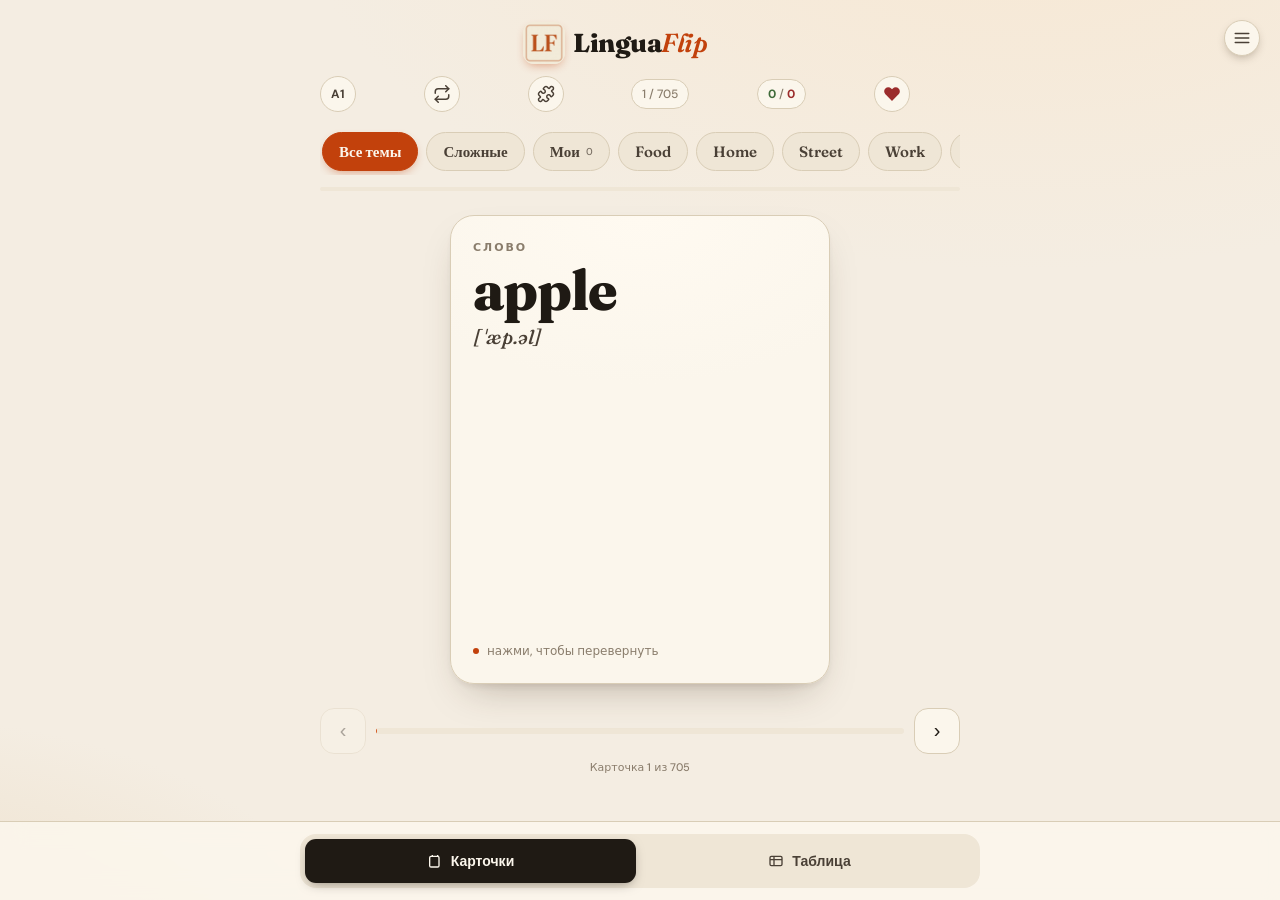
==== commit 855ca622: "checkpoint: фаза 0 целиком, перед фиксой кнопок" ====
--- a/index.html
+++ b/index.html
@@ -1,391 +1,418 @@
-<!DOCTYPE html>
-<html lang="ru">
-<head>
-<meta charset="UTF-8">
-<meta name="viewport" content="width=device-width, initial-scale=1.0, maximum-scale=1.0, user-scalable=no">
-<meta name="theme-color" content="#c2410c">
-<link rel="manifest" href="manifest.webmanifest">
-<link rel="icon" type="image/svg+xml" href="icon.svg">
-<link rel="stylesheet" href="./styles.css">
-<link rel="stylesheet" href="./effects.css">
-<title>LinguaFlip</title>
-<link rel="preconnect" href="https://fonts.googleapis.com">
-<link rel="preconnect" href="https://fonts.gstatic.com" crossorigin>
-<link href="https://fonts.googleapis.com/css2?family=Fraunces:opsz,wght@9..144,400;9..144,600;9..144,800&family=DM+Sans:wght@400;500;600;700&display=swap" rel="stylesheet">
-<script>
-  (function() {
-    try {
-      if (localStorage.getItem('theme') === 'dark') {
-        document.documentElement.classList.add('dark');
-      }
-    } catch(e) {}
-  })();
-</script>
-</head>
-<body>
-
-<!-- Космический фон -->
-<div id="cosmos-bg" style="display:none;">
-  <div id="stars"></div>
-  <div class="shoot s1"></div>
-  <div class="shoot s2"></div>
-  <div class="planet planet-a"></div>
-  <div class="planet planet-b"></div>
-</div>
-
-<!-- Лесной фон -->
-<div id="forest-bg" style="display:none;">
-  <div class="sunspot sp1"></div>
-  <div class="sunspot sp2"></div>
-  <div class="sunspot sp3"></div>
-  <div id="leaves"></div>
-  <svg class="treeline" viewBox="0 0 1200 200" preserveAspectRatio="xMidYMax slice" aria-hidden="true">
-    <path fill="currentColor" d="M0 200 L0 150 L40 150 L70 60 L100 150 L120 150 L145 95 L170 150 L200 150 L240 40 L280 150 L305 150 L330 100 L355 150 L390 150 L425 70 L460 150 L490 150 L515 110 L540 150 L575 150 L615 30 L655 150 L685 150 L710 95 L735 150 L770 150 L800 60 L830 150 L860 150 L890 105 L920 150 L955 150 L990 45 L1025 150 L1055 150 L1080 100 L1105 150 L1140 150 L1170 70 L1200 150 L1200 200 Z"/>
-  </svg>
-</div>
-
-<!-- Океанский фон -->
-<div id="ocean-bg" style="display:none;">
-  <div class="ray r1"></div>
-  <div class="ray r2"></div>
-  <div class="ray r3"></div>
-  <div id="bubbles"></div>
-  
-  <svg class="drift d1" viewBox="0 0 48 24" aria-hidden="true">
-    <path d="M8 12c4-6 10-8.5 16-8.5S36 6 41 12c-5 6-11 8.5-17 8.5S12 18 8 12z" fill="currentColor"/>
-    <path d="M8 12 1.5 5.5v13z" fill="currentColor"/>
-    <circle cx="33" cy="9.5" r="1.6" fill="var(--bg)"/>
-  </svg>
-  <svg class="drift d2" viewBox="0 0 48 24" aria-hidden="true">
-    <path d="M8 12c4-6 10-8.5 16-8.5S36 6 41 12c-5 6-11 8.5-17 8.5S12 18 8 12z" fill="currentColor"/>
-    <path d="M8 12 1.5 5.5v13z" fill="currentColor"/>
-    <circle cx="33" cy="9.5" r="1.6" fill="var(--bg)"/>
-  </svg>
-
-  <svg class="seabed" viewBox="0 0 900 160" preserveAspectRatio="none" aria-hidden="true">
-    <path fill="currentColor" d="M0 160 L0 128 Q90 106 180 124 T360 120 T540 130 T720 116 T900 126 L900 160 Z"/>
-    <g stroke="currentColor" stroke-width="5" stroke-linecap="round" fill="none" opacity=".55">
-      <path d="M95 128 q10 -26 -4 -48 q-11 -20 3 -42"/>
-      <path d="M118 130 q-9 -22 3 -40 q10 -17 -2 -36"/>
-      <path d="M760 122 q10 -24 -3 -44 q-10 -18 3 -38"/>
-      <path d="M785 124 q-8 -20 3 -38 q9 -15 -2 -32"/>
-    </g>
-  </svg>
-</div>
-
-<header>
-  <button class="icon-btn menu-fab" id="menu-btn" aria-label="Меню и настройки">
-    <svg width="18" height="18" viewBox="0 0 24 24" fill="none" stroke="currentColor" stroke-width="2" stroke-linecap="round" stroke-linejoin="round"><line x1="3" y1="12" x2="21" y2="12"></line><line x1="3" y1="6" x2="21" y2="6"></line><line x1="3" y1="18" x2="21" y2="18"></line></svg>
-  </button>
-  <div class="brand">
-    <div class="logo">
-      <div class="logo-orbit"></div>
-      <img src="icon-192.png" alt="LinguaFlip" class="brand-logo">
-    </div>
-    <h1>Lingua<em>Flip</em></h1>
-  </div>
-  <div class="header-actions">
-    <button class="icon-btn level-btn" id="level-btn" aria-label="Уровень сложности">A1</button>
-    <button class="icon-btn" id="reverse-toggle" aria-label="Сменить направление">
-      <svg width="18" height="18" viewBox="0 0 24 24" fill="none" stroke="currentColor" stroke-width="2" stroke-linecap="round" stroke-linejoin="round"><polyline points="17 1 21 5 17 9"></polyline><path d="M3 11V9a4 4 0 0 1 4-4h14"></path><polyline points="7 23 3 19 7 15"></polyline><path d="M21 13v2a4 4 0 0 1-4 4H3"></path></svg>
-    </button>
-    <button class="icon-btn" id="constructor-toggle" aria-label="Конструктор фраз">
-      <svg width="18" height="18" viewBox="0 0 24 24" fill="none" stroke="currentColor" stroke-width="2" stroke-linecap="round" stroke-linejoin="round"><path d="M19.439 7.85c-.049.322.059.648.289.878l1.568 1.568c.47.47.706 1.087.706 1.704s-.235 1.233-.706 1.704l-1.611 1.611a.98.98 0 0 1-.837.276c-.47-.07-.802-.48-.968-.925a2.501 2.501 0 1 0-3.214 3.214c.446.166.855.498.925.968a.98.98 0 0 1-.276.837l-1.61 1.61a2.404 2.404 0 0 1-1.705.707 2.402 2.402 0 0 1-1.704-.706l-1.568-1.568a1.026 1.026 0 0 0-.877-.29c-.493.074-.84.504-1.02.968a2.5 2.5 0 1 1-3.237-3.237c.464-.18.894-.527.967-1.02a1.026 1.026 0 0 0-.289-.877l-1.568-1.568A2.402 2.402 0 0 1 1.998 12c0-.617.236-1.234.706-1.704L4.23 8.77c.24-.24.581-.353.917-.303.515.077.877.528 1.073 1.01a2.5 2.5 0 1 0 3.259-3.259c-.482-.196-.933-.558-1.01-1.073-.05-.336.062-.676.303-.917l1.525-1.525A2.402 2.402 0 0 1 12 1.998c.617 0 1.234.236 1.704.706l1.568 1.568c.23.23.556.338.877.29.493-.074.84-.504 1.02-.968a2.5 2.5 0 1 1 3.237 3.237c-.464.18-.894.527-.967 1.02Z"></path></svg>
-    </button>
-    <span class="counter" id="counter">1 / 10</span>
-    <span class="stats" id="stats-badge"><span class="ok">0</span> / <span class="err">0</span></span>
-    <button class="icon-btn" id="donate-btn" aria-label="Поддержать проект">
-    <svg width="18" height="18" viewBox="0 0 24 24" fill="currentColor"><path d="M20.84 4.61a5.5 5.5 0 0 0-7.78 0L12 5.67l-1.06-1.06a5.5 5.5 0 0 0-7.78 7.78l1.06 1.06L12 21.23l7.78-7.78 1.06-1.06a5.5 5.5 0 0 0 0-7.78z"></path></svg>
-    </button>
-  </div>
-  <input type="file" id="file-input" accept=".json" style="display:none">
-</header>
-
-<main>
-  <!-- FLASHCARDS VIEW -->
-  <section class="view active" id="view-cards">
-    <div class="chips-row">
-      <div class="chips-container" id="topic-chips"></div>
-    </div>
-    <div class="topic-progress-bar">
-      <div class="topic-progress-fill" id="topic-progress-fill"></div>
-    </div>
-    
-    <div class="stage">
-      <div class="card" id="card">
-        <div class="face front">
-          <div>
-            <div class="card-tag" id="front-tag">Слово</div>
-            <div class="word" id="card-word">—</div>
-            <div class="transcription" id="card-trans">—</div>
-            
-            <input type="text" id="practice-input" class="practice-input" placeholder="Введи слово..." style="display:none;">
-            
-            <div id="constructor-ui" style="display:none;">
-              <div class="grammar-hint">
-                <span class="gh-subj">Subject</span> + <span class="gh-verb">Verb</span> + <span class="gh-obj">Object</span>
-              </div>
-              <div class="constructor-answer" id="constructor-answer"></div>
-              <div class="constructor-chips" id="constructor-chips"></div>
-            </div>
-          </div>
-          
-          <button class="action-btn practice-btn" id="practice-btn" style="display:none;">Проверить</button>
-          <button class="action-btn practice-btn" id="constructor-check-btn" style="display:none;">Проверить фразу</button>
-          <div class="hint" id="card-hint"><span class="dot"></span> нажми, чтобы перевернуть</div>
-        </div>
-        <div class="face back">
-          <div>
-            <div class="card-tag" id="back-tag">Перевод</div>
-            <div class="translation" id="card-translation">—</div>
-            <div class="transcription" id="card-trans-back" style="display:none; margin-top: 4px;">—</div>
-          </div>
-          <div class="example-block">
-            <div class="example-en" id="card-example">—</div>
-            <div class="example-ru" id="card-example-ru">—</div>
-          </div>
-          
-          <div class="card-actions binary-actions" id="binary-actions">
-            <button class="action-btn dont-know-btn" id="dont-know-btn">Не знаю</button>
-            <button class="action-btn know-btn" id="know-btn">Знаю</button>
-          </div>
-          
-          <div class="card-actions srs-actions" id="srs-actions" style="display: none;">
-            <button class="srs-btn srs-again" data-grade="1">Снова</button>
-            <button class="srs-btn srs-hard" data-grade="2">Трудно</button>
-            <button class="srs-btn srs-good" data-grade="3">Хорошо</button>
-            <button class="srs-btn srs-easy" data-grade="4">Легко</button>
-          </div>
-        </div>
-      </div>
-    </div>
-    <div class="card-nav">
-      <button class="nav-btn" id="prev-btn" aria-label="Назад">‹</button>
-      <div class="progress"><div class="progress-bar" id="progress-bar"></div></div>
-      <button class="nav-btn" id="next-btn" aria-label="Вперёд">›</button>
-    </div>
-    <div class="progress-label" id="progress-label">Карточка 1 из 10</div>
-  </section>
-
-  <!-- TABLE VIEW -->
-  <section class="view" id="view-table">
-    <div class="table-wrap" id="table-wrap">
-      <div class="table-head">
-        <div class="table-type-row">
-          <label for="table-type">Тип</label>
-          <select id="table-type">
-            <option value="verbs">Глаголы</option>
-            <option value="pronouns" disabled>Местоимения</option>
-            <option value="adjectives" disabled>Прилагательные</option>
-            <option value="numerals" disabled>Числительные</option>
-          </select>
-        </div>
-        <div class="chips-row" style="margin: 0;">
-          <div class="chips-container" id="verb-chips"></div>
-        </div>
-        <div class="modes">
-          <button class="mode-btn active" data-mode="view">Смотреть</button>
-          <button class="mode-btn" data-mode="self">Самопроверка</button>
-          <button class="mode-btn" data-mode="input">Ввод</button>
-        </div>
-      </div>
-
-      <div class="input-panel" id="input-panel" style="display:none;">
-        <div class="input-coord">
-          <small>Введите форму</small>
-          <span id="input-coord-text">—</span>
-        </div>
-        <div class="input-row">
-          <input type="text" id="answer-input" placeholder="форма глагола…" autocomplete="off" autocapitalize="off" spellcheck="false">
-        </div>
-        <button class="check-btn" id="check-btn">Проверить</button>
-        <div class="feedback" id="feedback"></div>
-        <button class="skip-btn" id="skip-btn">пропустить →</button>
-      </div>
-
-      <div class="table-scroll">
-        <table class="verbs mode-view" id="verbs-table"></table>
-      </div>
-      <div class="table-hint" id="table-hint">Нажми на ячейку, чтобы услышать произношение</div>
-    </div>
-  </section>
-</main>
-
-<nav class="bottom-nav">
-  <div class="bottom-nav-inner">
-    <button class="nav-tab active" data-view="cards">
-      <svg class="icon" viewBox="0 0 24 24" fill="none" stroke="currentColor" stroke-width="2"><rect x="4" y="5" width="14" height="16" rx="2"/><path d="M8 3v2M16 3v2"/></svg>
-      Карточки
-    </button>
-    <button class="nav-tab" data-view="table">
-      <svg class="icon" viewBox="0 0 24 24" fill="none" stroke="currentColor" stroke-width="2"><rect x="3" y="5" width="18" height="14" rx="2"/><path d="M3 10h18M9 5v14"/></svg>
-      Таблица
-    </button>
-  </div>
-</nav>
-
-<div class="toast" id="toast"></div>
-
-<!-- Модалка Доната -->
-<div class="modal-overlay" id="donate-modal">
-  <div class="modal-card">
-    <div class="modal-header">
-      <h2>Поддержите проект</h2>
-      <button class="modal-close-btn" id="donate-modal-close" aria-label="Закрыть">✕</button>
-    </div>
-    <div class="modal-body">
-      <p>🤑 Бабки в шапку, бабки в шапку — гони монету!</p>
-      <p>Сделаем счастливей всех бездомных поросят планеты.<br>
-      Бабки в шапку, бабки в шапку — внеси свой вклад<br>
-      В дело спасения бездомных поросят! 🐷✨</p>
-      <p class="modal-subtext" id="donate-subtext"></p>
-    </div>
-    <button class="check-btn" id="donate-link-btn">Сделать перевод</button>
-  </div>
-</div>
-
-<!-- Модалка Статистики и Настроек -->
-<div class="modal-overlay" id="stats-modal">
-  <div class="modal-card stats-card">
-    
-    <div class="modal-header">
-      <h2>Статистика</h2>
-      <button class="modal-close-btn" id="stats-modal-close" aria-label="Закрыть">✕</button>
-    </div>
-    <div class="modal-body">
-      <div class="stats-grid">
-        <div class="stat-item">
-          <div class="stat-num" id="stat-known">0</div>
-          <div class="stat-label">Выучено слов</div>
-        </div>
-        <div class="stat-item">
-          <div class="stat-num" id="stat-today">0</div>
-          <div class="stat-label">За сегодня</div>
-        </div>
-      </div>
-      
-                    <div class="stats-section">
-              <h3>Язык обучения</h3>
-              <select id="lang-select" class="settings-select">
-                <option value="en">English</option>
-                <option value="es">Español</option>
-                <!-- <option value="ja">日本語</option> -->
-                <!-- <option value="ko">한국어</option> -->
-                <!-- <option value="zh">中文</option> -->
-              </select>
-            </div>
-
-      <div class="stats-section">
-        <h3>Анимация карточки</h3>
-        <select id="animation-select" class="settings-select">
-          <option value="none">По умолчанию</option>
-        </select>
-
-        <h3 style="margin-top: 16px;">Цветовая тема</h3>
-        <select id="theme-select" class="settings-select">
-          <option value="none">По умолчанию (Тёплая)</option>
-        </select>
-      </div>
-
-      <div class="stats-section">
-        <h3>Настройки</h3>
-        <button class="settings-btn" id="theme-toggle-modal">
-          <svg class="icon-moon" width="18" height="18" viewBox="0 0 24 24" fill="none" stroke="currentColor" stroke-width="2" stroke-linecap="round" stroke-linejoin="round"><path d="M21 12.79A9 9 0 1 1 11.21 3 7 7 0 0 0 21 12.79z"/></svg>
-
-          <svg class="icon-sun" width="18" height="18" viewBox="0 0 24 24" fill="none" stroke="currentColor" stroke-width="2" stroke-linecap="round" stroke-linejoin="round"><circle cx="12" cy="12" r="5"/><path d="M12 1v2M12 21v2M4.22 4.22l1.42 1.42M18.36 18.36l1.42 1.42M1 12h2M21 12h2M4.22 19.78l1.42-1.42M18.36 5.64l1.42-1.42"/></svg>
-          <span>Сменить тему</span>
-        </button>
-
-       <button class="settings-btn" id="gift-btn-modal">
-          <svg width="18" height="18" viewBox="0 0 24 24" fill="none" stroke="currentColor" stroke-width="2" stroke-linecap="round" stroke-linejoin="round"><polyline points="20 12 20 22 4 22 4 12"></polyline><rect x="2" y="7" width="20" height="5"></rect><line x1="12" y1="22" x2="12" y2="7"></line><path d="M12 7H7.5a2.5 2.5 0 0 1 0-5C11 2 12 7 12 7z"></path><path d="M12 7h4.5a2.5 2.5 0 0 0 0-5C13 2 12 7 12 7z"></path></svg>
-          <span>Ввести код</span>
-        </button>
-        
-        <button class="settings-btn" id="save-btn-modal">
-          <svg width="18" height="18" viewBox="0 0 24 24" fill="none" stroke="currentColor" stroke-width="2" stroke-linecap="round" stroke-linejoin="round"><path d="M21 15v4a2 2 0 0 1-2 2H5a2 2 0 0 1-2-2v-4"></path><polyline points="7 10 12 15 17 10"></polyline><line x1="12" y1="15" x2="12" y2="3"></line></svg>
-          <span>Сохранить прогресс</span>
-        </button>
-        
-        <button class="settings-btn" id="load-btn-modal">
-          <svg width="18" height="18" viewBox="0 0 24 24" fill="none" stroke="currentColor" stroke-width="2" stroke-linecap="round" stroke-linejoin="round"><path d="M21 15v4a2 2 0 0 1-2 2H5a2 2 0 0 1-2-2v-4"></path><polyline points="17 8 12 3 7 8"></polyline><line x1="12" y1="3" x2="12" y2="15"></line></svg>
-          <span>Восстановить прогресс</span>
-        </button>
-      </div>
-    </div>
-  </div>
-</div>
-
-<!-- Модалка Завершения темы -->
-<div class="celebration-overlay" id="celebration-overlay">
-  <div class="celebration-card">
-    <div class="celebration-icon">🎉</div>
-    <h2>Тема пройдена!</h2>
-    <p>Вы отметили все слова в этой теме как изученные. Отличная работа!</p>
-    <button class="check-btn" id="celebration-close">Продолжить</button>
-  </div>
-  <div class="confetti-container" id="confetti-container"></div>
-</div>
-
-<div class="celebration-overlay" id="celebration-overlay">
-  <div class="celebration-card">
-    <div class="celebration-icon">🎉</div>
-    <h2>Тема пройдена!</h2>
-    <p>Вы отметили все слова в этой теме как изученные. Отличная работа!</p>
-    <button class="check-btn" id="celebration-close">Продолжить</button>
-  </div>
-  <div class="confetti-container" id="confetti-container"></div>
-</div>
-
-<div class="modal-overlay" id="donate-modal">
-  <div class="modal-card">
-    <div class="modal-header">
-      <h2>Поддержите проект</h2>
-      <button class="modal-close-btn" id="donate-modal-close" aria-label="Закрыть">✕</button>
-    </div>
-    <div class="modal-body">
-      <p>🤑 Бабки в шапку, бабки в шапку — гони монету!</p>
-      <p>Сделаем счастливей всех бездомных поросят планеты.<br>
-      Бабки в шапку, бабки в шапку — внеси свой вклад<br>
-      В дело спасения бездомных поросят! 🐷✨</p>
-      <p class="modal-subtext" id="donate-subtext"></p>
-    </div>
-    <button class="check-btn" id="donate-link-btn">Сделать перевод</button>
-  </div>
-</div>
-
-<!-- Модалка ввода кода -->
-<div class="modal-overlay" id="gift-modal">
-  <div class="modal-card">
-    <div class="modal-header">
-      <h2>Ввести код</h2>
-      <button class="modal-close-btn" id="gift-modal-close" aria-label="Закрыть">✕</button>
-    </div>
-    <div class="modal-body">
-      <p>Введите код поддержки, полученный на почту:</p>
-      <input type="text" id="gift-code-input" class="practice-input" style="margin-top: 0; margin-bottom: 16px;" placeholder="Например, LF-TUMBLE-2024" autocomplete="off">
-    </div>
-    <button class="check-btn" id="gift-apply-btn">Активировать</button>
-  </div>
-</div>
-
-<!-- Модалка подтверждения восстановления -->
-<div class="modal-overlay" id="confirm-modal">
-  <div class="modal-card">
-    <div class="modal-header">
-      <h2>Внимание</h2>
-    </div>
-    <div class="modal-body">
-      <p id="confirm-modal-text">Восстановить прогресс из файла? Текущие данные будут заменены.</p>
-    </div>
-    <div style="display: flex; gap: 10px; margin-top: 16px;">
-      <button class="check-btn" id="confirm-cancel-btn" style="background: var(--bg2); color: var(--ink); border: 1px solid var(--line);">Отмена</button>
-      <button class="check-btn" id="confirm-ok-btn" style="background: var(--accent); color: #fff;">ОК</button>
-    </div>
-  </div>
-</div>
-<script src="./data_en.js"></script>
-<script src="./data_es.js"></script>
-<script src="./app.js" defer></script>
-<script src="./effects.js"></script>
-</body>
+<!DOCTYPE html>
+<html lang="ru">
+<head>
+<meta charset="UTF-8">
+<meta name="viewport" content="width=device-width, initial-scale=1.0, maximum-scale=1.0, user-scalable=no">
+<meta name="theme-color" content="#c2410c">
+<link rel="manifest" href="manifest.webmanifest">
+<link rel="icon" type="image/svg+xml" href="icon.svg">
+<link rel="stylesheet" href="./styles.css">
+<link rel="stylesheet" href="./effects.css">
+<title>LinguaFlip</title>
+<link rel="preconnect" href="https://fonts.googleapis.com">
+<link rel="preconnect" href="https://fonts.gstatic.com" crossorigin>
+<link href="https://fonts.googleapis.com/css2?family=Fraunces:opsz,wght@9..144,400;9..144,600;9..144,800&family=DM+Sans:wght@400;500;600;700&display=swap" rel="stylesheet">
+<script>
+  (function() {
+    try {
+      if (localStorage.getItem('theme') === 'dark') {
+        document.documentElement.classList.add('dark');
+      }
+    } catch(e) {}
+  })();
+</script>
+</head>
+<body>
+
+<!-- Космический фон -->
+<div id="cosmos-bg" style="display:none;">
+  <div id="stars"></div>
+  <div class="shoot s1"></div>
+  <div class="shoot s2"></div>
+  <div class="planet planet-a"></div>
+  <div class="planet planet-b"></div>
+</div>
+
+<!-- Лесной фон -->
+<div id="forest-bg" style="display:none;">
+  <div class="sunspot sp1"></div>
+  <div class="sunspot sp2"></div>
+  <div class="sunspot sp3"></div>
+  <div id="leaves"></div>
+  <svg class="treeline" viewBox="0 0 1200 200" preserveAspectRatio="xMidYMax slice" aria-hidden="true">
+    <path fill="currentColor" d="M0 200 L0 150 L40 150 L70 60 L100 150 L120 150 L145 95 L170 150 L200 150 L240 40 L280 150 L305 150 L330 100 L355 150 L390 150 L425 70 L460 150 L490 150 L515 110 L540 150 L575 150 L615 30 L655 150 L685 150 L710 95 L735 150 L770 150 L800 60 L830 150 L860 150 L890 105 L920 150 L955 150 L990 45 L1025 150 L1055 150 L1080 100 L1105 150 L1140 150 L1170 70 L1200 150 L1200 200 Z"/>
+  </svg>
+</div>
+
+<!-- Океанский фон -->
+<div id="ocean-bg" style="display:none;">
+  <div class="ray r1"></div>
+  <div class="ray r2"></div>
+  <div class="ray r3"></div>
+  <div id="bubbles"></div>
+  
+  <svg class="drift d1" viewBox="0 0 48 24" aria-hidden="true">
+    <path d="M8 12c4-6 10-8.5 16-8.5S36 6 41 12c-5 6-11 8.5-17 8.5S12 18 8 12z" fill="currentColor"/>
+    <path d="M8 12 1.5 5.5v13z" fill="currentColor"/>
+    <circle cx="33" cy="9.5" r="1.6" fill="var(--bg)"/>
+  </svg>
+  <svg class="drift d2" viewBox="0 0 48 24" aria-hidden="true">
+    <path d="M8 12c4-6 10-8.5 16-8.5S36 6 41 12c-5 6-11 8.5-17 8.5S12 18 8 12z" fill="currentColor"/>
+    <path d="M8 12 1.5 5.5v13z" fill="currentColor"/>
+    <circle cx="33" cy="9.5" r="1.6" fill="var(--bg)"/>
+  </svg>
+
+  <svg class="seabed" viewBox="0 0 900 160" preserveAspectRatio="none" aria-hidden="true">
+    <path fill="currentColor" d="M0 160 L0 128 Q90 106 180 124 T360 120 T540 130 T720 116 T900 126 L900 160 Z"/>
+    <g stroke="currentColor" stroke-width="5" stroke-linecap="round" fill="none" opacity=".55">
+      <path d="M95 128 q10 -26 -4 -48 q-11 -20 3 -42"/>
+      <path d="M118 130 q-9 -22 3 -40 q10 -17 -2 -36"/>
+      <path d="M760 122 q10 -24 -3 -44 q-10 -18 3 -38"/>
+      <path d="M785 124 q-8 -20 3 -38 q9 -15 -2 -32"/>
+    </g>
+  </svg>
+</div>
+
+<header>
+  <button class="icon-btn menu-fab" id="menu-btn" aria-label="Меню и настройки">
+    <svg width="18" height="18" viewBox="0 0 24 24" fill="none" stroke="currentColor" stroke-width="2" stroke-linecap="round" stroke-linejoin="round"><line x1="3" y1="12" x2="21" y2="12"></line><line x1="3" y1="6" x2="21" y2="6"></line><line x1="3" y1="18" x2="21" y2="18"></line></svg>
+  </button>
+  <div class="brand">
+    <div class="logo">
+      <div class="logo-orbit"></div>
+      <img src="icon-192.png" alt="LinguaFlip" class="brand-logo">
+    </div>
+    <h1>Lingua<em>Flip</em></h1>
+  </div>
+  <div class="header-actions">
+    <button class="icon-btn level-btn" id="level-btn" aria-label="Уровень сложности">A1</button>
+    <button class="icon-btn" id="reverse-toggle" aria-label="Сменить направление">
+      <svg width="18" height="18" viewBox="0 0 24 24" fill="none" stroke="currentColor" stroke-width="2" stroke-linecap="round" stroke-linejoin="round"><polyline points="17 1 21 5 17 9"></polyline><path d="M3 11V9a4 4 0 0 1 4-4h14"></path><polyline points="7 23 3 19 7 15"></polyline><path d="M21 13v2a4 4 0 0 1-4 4H3"></path></svg>
+    </button>
+    <button class="icon-btn" id="constructor-toggle" aria-label="Конструктор фраз">
+      <svg width="18" height="18" viewBox="0 0 24 24" fill="none" stroke="currentColor" stroke-width="2" stroke-linecap="round" stroke-linejoin="round"><path d="M19.439 7.85c-.049.322.059.648.289.878l1.568 1.568c.47.47.706 1.087.706 1.704s-.235 1.233-.706 1.704l-1.611 1.611a.98.98 0 0 1-.837.276c-.47-.07-.802-.48-.968-.925a2.501 2.501 0 1 0-3.214 3.214c.446.166.855.498.925.968a.98.98 0 0 1-.276.837l-1.61 1.61a2.404 2.404 0 0 1-1.705.707 2.402 2.402 0 0 1-1.704-.706l-1.568-1.568a1.026 1.026 0 0 0-.877-.29c-.493.074-.84.504-1.02.968a2.5 2.5 0 1 1-3.237-3.237c.464-.18.894-.527.967-1.02a1.026 1.026 0 0 0-.289-.877l-1.568-1.568A2.402 2.402 0 0 1 1.998 12c0-.617.236-1.234.706-1.704L4.23 8.77c.24-.24.581-.353.917-.303.515.077.877.528 1.073 1.01a2.5 2.5 0 1 0 3.259-3.259c-.482-.196-.933-.558-1.01-1.073-.05-.336.062-.676.303-.917l1.525-1.525A2.402 2.402 0 0 1 12 1.998c.617 0 1.234.236 1.704.706l1.568 1.568c.23.23.556.338.877.29.493-.074.84-.504 1.02-.968a2.5 2.5 0 1 1 3.237 3.237c-.464.18-.894.527-.967 1.02Z"></path></svg>
+    </button>
+    <span class="counter" id="counter">1 / 10</span>
+    <span class="stats" id="stats-badge"><span class="ok">0</span> / <span class="err">0</span></span>
+    <button class="icon-btn" id="donate-btn" aria-label="Поддержать проект">
+    <svg width="18" height="18" viewBox="0 0 24 24" fill="currentColor"><path d="M20.84 4.61a5.5 5.5 0 0 0-7.78 0L12 5.67l-1.06-1.06a5.5 5.5 0 0 0-7.78 7.78l1.06 1.06L12 21.23l7.78-7.78 1.06-1.06a5.5 5.5 0 0 0 0-7.78z"></path></svg>
+    </button>
+  </div>
+  <input type="file" id="file-input" accept=".json" style="display:none">
+</header>
+
+<main>
+  <!-- FLASHCARDS VIEW -->
+  <section class="view active" id="view-cards">
+    <div class="chips-row">
+      <div class="chips-container" id="topic-chips"></div>
+    </div>
+    <div class="topic-progress-bar">
+      <div class="topic-progress-fill" id="topic-progress-fill"></div>
+    </div>
+    
+    <div class="stage">
+      <div class="card" id="card">
+        <div class="face front">
+          <div>
+            <div class="card-tag" id="front-tag">Слово</div>
+            <div class="word" id="card-word">—</div>
+            <div class="transcription" id="card-trans">—</div>
+            
+            <input type="text" id="practice-input" class="practice-input" placeholder="Введи слово..." style="display:none;">
+            
+            <div id="constructor-ui" style="display:none;">
+              <div class="grammar-hint">
+                <span class="gh-subj">Subject</span> + <span class="gh-verb">Verb</span> + <span class="gh-obj">Object</span>
+              </div>
+              <div class="constructor-answer" id="constructor-answer"></div>
+              <div class="constructor-chips" id="constructor-chips"></div>
+            </div>
+          </div>
+          
+          <button class="action-btn practice-btn" id="practice-btn" style="display:none;">Проверить</button>
+          <button class="action-btn practice-btn" id="constructor-check-btn" style="display:none;">Проверить фразу</button>
+          <div class="hint" id="card-hint"><span class="dot"></span> нажми, чтобы перевернуть</div>
+
+          <button class="card-edit-btn" id="card-edit-btn" aria-label="Редактировать слово">✎</button>
+        </div>
+        <div class="face back">
+          <div>
+            <div class="card-tag" id="back-tag">Перевод</div>
+            <div class="translation" id="card-translation">—</div>
+            <div class="transcription" id="card-trans-back" style="display:none; margin-top: 4px;">—</div>
+          </div>
+          <div class="example-block">
+            <div class="example-en" id="card-example">—</div>
+            <div class="example-ru" id="card-example-ru">—</div>
+          </div>
+          
+          <div class="card-actions binary-actions" id="binary-actions">
+            <button class="action-btn dont-know-btn" id="dont-know-btn">Не знаю</button>
+            <button class="action-btn know-btn" id="know-btn">Знаю</button>
+          </div>
+          
+          <div class="card-actions srs-actions" id="srs-actions" style="display: none;">
+            <button class="srs-btn srs-again" data-grade="1">Снова</button>
+            <button class="srs-btn srs-hard" data-grade="2">Трудно</button>
+            <button class="srs-btn srs-good" data-grade="3">Хорошо</button>
+            <button class="srs-btn srs-easy" data-grade="4">Легко</button>
+          </div>
+        </div>
+      </div>
+    </div>
+    <div class="card-nav">
+      <button class="nav-btn" id="prev-btn" aria-label="Назад">‹</button>
+      <div class="progress"><div class="progress-bar" id="progress-bar"></div></div>
+      <button class="nav-btn" id="next-btn" aria-label="Вперёд">›</button>
+    </div>
+    <div class="progress-label" id="progress-label">Карточка 1 из 10</div>
+  </section>
+
+  <!-- TABLE VIEW -->
+  <section class="view" id="view-table">
+    <div class="table-wrap" id="table-wrap">
+      <div class="table-head">
+        <div class="table-type-row">
+          <label for="table-type">Тип</label>
+          <select id="table-type">
+            <option value="verbs">Глаголы</option>
+            <option value="pronouns" disabled>Местоимения</option>
+            <option value="adjectives" disabled>Прилагательные</option>
+            <option value="numerals" disabled>Числительные</option>
+          </select>
+        </div>
+        <div class="chips-row" style="margin: 0;">
+          <div class="chips-container" id="verb-chips"></div>
+        </div>
+        <div class="modes">
+          <button class="mode-btn active" data-mode="view">Смотреть</button>
+          <button class="mode-btn" data-mode="self">Самопроверка</button>
+          <button class="mode-btn" data-mode="input">Ввод</button>
+        </div>
+      </div>
+
+      <div class="input-panel" id="input-panel" style="display:none;">
+        <div class="input-coord">
+          <small>Введите форму</small>
+          <span id="input-coord-text">—</span>
+        </div>
+        <div class="input-row">
+          <input type="text" id="answer-input" placeholder="форма глагола…" autocomplete="off" autocapitalize="off" spellcheck="false">
+        </div>
+        <button class="check-btn" id="check-btn">Проверить</button>
+        <div class="feedback" id="feedback"></div>
+        <button class="skip-btn" id="skip-btn">пропустить →</button>
+      </div>
+
+      <div class="table-scroll">
+        <table class="verbs mode-view" id="verbs-table"></table>
+      </div>
+      <div class="table-hint" id="table-hint">Нажми на ячейку, чтобы услышать произношение</div>
+    </div>
+  </section>
+</main>
+
+<nav class="bottom-nav">
+  <div class="bottom-nav-inner">
+    <button class="nav-tab active" data-view="cards">
+      <svg class="icon" viewBox="0 0 24 24" fill="none" stroke="currentColor" stroke-width="2"><rect x="4" y="5" width="14" height="16" rx="2"/><path d="M8 3v2M16 3v2"/></svg>
+      Карточки
+    </button>
+    <button class="nav-tab" data-view="table">
+      <svg class="icon" viewBox="0 0 24 24" fill="none" stroke="currentColor" stroke-width="2"><rect x="3" y="5" width="18" height="14" rx="2"/><path d="M3 10h18M9 5v14"/></svg>
+      Таблица
+    </button>
+  </div>
+</nav>
+
+<div class="toast" id="toast"></div>
+
+<!-- Модалка Доната -->
+<div class="modal-overlay" id="donate-modal">
+  <div class="modal-card">
+    <div class="modal-header">
+      <h2>Поддержите проект</h2>
+      <button class="modal-close-btn" id="donate-modal-close" aria-label="Закрыть">✕</button>
+    </div>
+    <div class="modal-body">
+      <p>🤑 Бабки в шапку, бабки в шапку — гони монету!</p>
+      <p>Сделаем счастливей всех бездомных поросят планеты.<br>
+      Бабки в шапку, бабки в шапку — внеси свой вклад<br>
+      В дело спасения бездомных поросят! 🐷✨</p>
+      <p class="modal-subtext" id="donate-subtext"></p>
+    </div>
+    <button class="check-btn" id="donate-link-btn">Сделать перевод</button>
+  </div>
+</div>
+
+<!-- Модалка Статистики и Настроек -->
+<div class="modal-overlay" id="stats-modal">
+  <div class="modal-card stats-card">
+    
+    <div class="modal-header">
+      <h2>Статистика</h2>
+      <button class="modal-close-btn" id="stats-modal-close" aria-label="Закрыть">✕</button>
+    </div>
+    <div class="modal-body">
+      <div class="stats-grid">
+        <div class="stat-item">
+          <div class="stat-num" id="stat-known">0</div>
+          <div class="stat-label">Выучено слов</div>
+        </div>
+        <div class="stat-item">
+          <div class="stat-num" id="stat-today">0</div>
+          <div class="stat-label">За сегодня</div>
+        </div>
+      </div>
+      
+                    <div class="stats-section">
+              <h3>Язык обучения</h3>
+              <select id="lang-select" class="settings-select">
+                <option value="en">English</option>
+                <option value="es">Español</option>
+                <!-- <option value="ja">日本語</option> -->
+                <!-- <option value="ko">한국어</option> -->
+                <!-- <option value="zh">中文</option> -->
+              </select>
+            </div>
+
+      <div class="stats-section">
+        <h3>Анимация карточки</h3>
+        <select id="animation-select" class="settings-select">
+          <option value="none">По умолчанию</option>
+        </select>
+
+        <h3 style="margin-top: 16px;">Цветовая тема</h3>
+        <select id="theme-select" class="settings-select">
+          <option value="none">По умолчанию (Тёплая)</option>
+        </select>
+      </div>
+
+      <div class="stats-section">
+        <h3>Настройки</h3>
+        <button class="settings-btn" id="theme-toggle-modal">
+          <svg class="icon-moon" width="18" height="18" viewBox="0 0 24 24" fill="none" stroke="currentColor" stroke-width="2" stroke-linecap="round" stroke-linejoin="round"><path d="M21 12.79A9 9 0 1 1 11.21 3 7 7 0 0 0 21 12.79z"/></svg>
+
+          <svg class="icon-sun" width="18" height="18" viewBox="0 0 24 24" fill="none" stroke="currentColor" stroke-width="2" stroke-linecap="round" stroke-linejoin="round"><circle cx="12" cy="12" r="5"/><path d="M12 1v2M12 21v2M4.22 4.22l1.42 1.42M18.36 18.36l1.42 1.42M1 12h2M21 12h2M4.22 19.78l1.42-1.42M18.36 5.64l1.42-1.42"/></svg>
+          <span>Сменить тему</span>
+        </button>
+
+        <button class="settings-btn" id="addword-btn-modal">
+          <svg width="18" height="18" viewBox="0 0 24 24" fill="none" stroke="currentColor" stroke-width="2" stroke-linecap="round"><line x1="12" y1="5" x2="12" y2="19"/><line x1="5" y1="12" x2="19" y2="12"/></svg>
+          Добавить слово
+        </button>
+
+       <button class="settings-btn" id="gift-btn-modal">
+          <svg width="18" height="18" viewBox="0 0 24 24" fill="none" stroke="currentColor" stroke-width="2" stroke-linecap="round" stroke-linejoin="round"><polyline points="20 12 20 22 4 22 4 12"></polyline><rect x="2" y="7" width="20" height="5"></rect><line x1="12" y1="22" x2="12" y2="7"></line><path d="M12 7H7.5a2.5 2.5 0 0 1 0-5C11 2 12 7 12 7z"></path><path d="M12 7h4.5a2.5 2.5 0 0 0 0-5C13 2 12 7 12 7z"></path></svg>
+          <span>Ввести код</span>
+        </button>
+        
+        <button class="settings-btn" id="save-btn-modal">
+          <svg width="18" height="18" viewBox="0 0 24 24" fill="none" stroke="currentColor" stroke-width="2" stroke-linecap="round" stroke-linejoin="round"><path d="M21 15v4a2 2 0 0 1-2 2H5a2 2 0 0 1-2-2v-4"></path><polyline points="7 10 12 15 17 10"></polyline><line x1="12" y1="15" x2="12" y2="3"></line></svg>
+          <span>Сохранить прогресс</span>
+        </button>
+        
+        <button class="settings-btn" id="load-btn-modal">
+          <svg width="18" height="18" viewBox="0 0 24 24" fill="none" stroke="currentColor" stroke-width="2" stroke-linecap="round" stroke-linejoin="round"><path d="M21 15v4a2 2 0 0 1-2 2H5a2 2 0 0 1-2-2v-4"></path><polyline points="17 8 12 3 7 8"></polyline><line x1="12" y1="3" x2="12" y2="15"></line></svg>
+          <span>Восстановить прогресс</span>
+        </button>
+      </div>
+    </div>
+  </div>
+</div>
+
+<!-- Модалка Завершения темы -->
+<div class="celebration-overlay" id="celebration-overlay">
+  <div class="celebration-card">
+    <div class="celebration-icon">🎉</div>
+    <h2>Тема пройдена!</h2>
+    <p>Вы отметили все слова в этой теме как изученные. Отличная работа!</p>
+    <button class="check-btn" id="celebration-close">Продолжить</button>
+  </div>
+  <div class="confetti-container" id="confetti-container"></div>
+</div>
+
+<div class="celebration-overlay" id="celebration-overlay">
+  <div class="celebration-card">
+    <div class="celebration-icon">🎉</div>
+    <h2>Тема пройдена!</h2>
+    <p>Вы отметили все слова в этой теме как изученные. Отличная работа!</p>
+    <button class="check-btn" id="celebration-close">Продолжить</button>
+  </div>
+  <div class="confetti-container" id="confetti-container"></div>
+</div>
+
+<div class="modal-overlay" id="donate-modal">
+  <div class="modal-card">
+    <div class="modal-header">
+      <h2>Поддержите проект</h2>
+      <button class="modal-close-btn" id="donate-modal-close" aria-label="Закрыть">✕</button>
+    </div>
+    <div class="modal-body">
+      <p>🤑 Бабки в шапку, бабки в шапку — гони монету!</p>
+      <p>Сделаем счастливей всех бездомных поросят планеты.<br>
+      Бабки в шапку, бабки в шапку — внеси свой вклад<br>
+      В дело спасения бездомных поросят! 🐷✨</p>
+      <p class="modal-subtext" id="donate-subtext"></p>
+    </div>
+    <button class="check-btn" id="donate-link-btn">Сделать перевод</button>
+  </div>
+</div>
+
+<!-- Модалка ввода кода -->
+<div class="modal-overlay" id="gift-modal">
+  <div class="modal-card">
+    <div class="modal-header">
+      <h2>Ввести код</h2>
+      <button class="modal-close-btn" id="gift-modal-close" aria-label="Закрыть">✕</button>
+    </div>
+    <div class="modal-body">
+      <p>Введите код поддержки, полученный на почту:</p>
+      <input type="text" id="gift-code-input" class="practice-input" style="margin-top: 0; margin-bottom: 16px;" placeholder="Например, LF-TUMBLE-2024" autocomplete="off">
+    </div>
+    <button class="check-btn" id="gift-apply-btn">Активировать</button>
+  </div>
+</div>
+
+<!-- ===== МОДАЛКА ДОБАВИТЬ СЛОВА ===== -->
+<div class="modal-overlay" id="addword-modal">
+  <div class="modal-card">
+    <div class="modal-header">
+      <h2 id="addword-title">Новое слово</h2>
+      <button class="modal-close-btn" id="addword-close">✕</button>
+    </div>
+    <div class="modal-body">
+      <select id="addword-lang" class="settings-select" aria-label="Колода"></select>
+      <input type="text" id="addword-word" class="practice-input" placeholder="Слово (perro)" autocomplete="off" autocapitalize="none" spellcheck="false">
+      <input type="text" id="addword-translation" class="practice-input" placeholder="Перевод (собака)" autocomplete="off">
+      <input type="text" id="addword-transcription" class="practice-input" placeholder="Транскрипция — можно пусто" autocomplete="off">
+      <input type="text" id="addword-example" class="practice-input" placeholder="Пример — можно пусто" autocomplete="off">
+      <input type="text" id="addword-example-ru" class="practice-input" placeholder="Перевод примера — можно пусто" autocomplete="off">
+      <button class="check-btn" id="addword-save">Добавить в «Мои»</button>
+      <button class="danger-btn" id="addword-delete" style="display:none">Удалить это слово</button>
+    </div>
+  </div>
+</div>
+
+<!-- Модалка подтверждения восстановления -->
+<div class="modal-overlay" id="confirm-modal">
+  <div class="modal-card">
+    <div class="modal-header">
+      <h2>Внимание</h2>
+    </div>
+    <div class="modal-body">
+      <p id="confirm-modal-text">Восстановить прогресс из файла? Текущие данные будут заменены.</p>
+    </div>
+    <div style="display: flex; gap: 10px; margin-top: 16px;">
+      <button class="check-btn" id="confirm-cancel-btn" style="background: var(--bg2); color: var(--ink); border: 1px solid var(--line);">Отмена</button>
+      <button class="check-btn" id="confirm-ok-btn" style="background: var(--accent); color: #fff;">ОК</button>
+    </div>
+  </div>
+</div>
+<script src="./data_en.js"></script>
+<script src="./data_es.js"></script>
+<script src="./app.js" defer></script>
+<script src="./effects.js"></script>
+</body>
 </html>
--- a/styles.css
+++ b/styles.css
@@ -1,539 +1,579 @@
-:root {
-  --bg: #f4ede2;
-  --bg2: #efe6d6;
-  --paper: #fbf6ec;
-  --ink: #1f1a14;
-  --ink-soft: #4a4036;
-  --muted: #8a7d6c;
-  --line: #d9cdb6;
-  --accent: #c2410c;
-  --accent-light: #e57238;
-  --accent-soft: #f3d9c4;
-  --ok: #3f6b3a;
-  --err: #9b2c2c;
-
-  --body-gradient-1: #f7e8d4;
-  --body-gradient-2: #ecddc6;
-  --front-card-gradient: #fffaf1;
-  --back-card-bg-1: #ede0c8;
-  --back-card-bg-2: #e0d0b4;
-  --back-card-text: #4a4036;
-  --back-card-tag: #8a7d6c;
-  --back-card-glow-1: rgba(194, 65, 12, .12);
-  --back-card-glow-2: rgba(194, 65, 12, .06);
-  
-  --example-highlight: #c2410c;
-  --example-ru: #6b5e4d;
-
-  --input-bg-1: #fbf6ec;
-  --input-bg-2: #efe6d6;
-  --input-coord: #c2410c;
-  --input-subtext: #8a7d6c;
-  --input-field-bg: #f4ede2;
-  --input-field-border: #d9cdb6;
-  --input-field-bg-focus: #fffaf1;
-  --input-placeholder: #8a7d6c;
-
-  --bottom-nav-bg: rgba(251, 246, 236, .92);
-  --bottom-nav-shadow: rgba(31, 26, 20, .5);
-  --shadow-color-1: rgba(60, 40, 20, .35);
-  --shadow-color-2: rgba(60, 40, 20, .15);
-  --chip-active-shadow: rgba(194, 65, 12, .45);
-  
-  --shadow: 0 18px 40px -18px var(--shadow-color-1), 0 4px 10px -4px var(--shadow-color-2);
-}
-
-* { box-sizing: border-box; -webkit-tap-highlight-color: transparent; }
-html, body { margin: 0; padding: 0; }
-body {
-  font-family: 'DM Sans', system-ui, sans-serif;
-  color: var(--ink);
-  background: radial-gradient(1200px 600px at 80% -10%, var(--body-gradient-1) 0%, transparent 60%),
-              radial-gradient(900px 500px at -10% 110%, var(--body-gradient-2) 0%, transparent 55%),
-              var(--bg);
-  min-height: 100dvh;
-  overflow-x: hidden;
-  padding-bottom: 110px;
-}
-
-header { padding: 22px 20px 8px; display: flex; flex-wrap: wrap; gap: 12px; max-width: 680px; margin: 0 auto; }
-.brand { display: flex; align-items: center; gap: 8px; width: 100%; justify-content: center; }
-.brand .brand-logo { width: 32px; height: 32px; border-radius: 8px; box-shadow: 0 4px 10px -3px var(--chip-active-shadow); object-fit: cover; }
-.brand h1 { font-family: 'Fraunces', serif; font-weight: 800; font-size: 26px; letter-spacing: -.5px; margin: 0; }
-.brand h1 em { font-style: italic; color: var(--accent); font-weight: 600; }
-
-.header-actions { display: flex; align-items: center; gap: 8px; width: 100%; justify-content: space-between; }
-.counter, .stats { font-size: 12px; color: var(--muted); background: var(--paper); padding: 6px 10px; border-radius: 999px; border: 1px solid var(--line); font-weight: 500; white-space: nowrap; }
-.stats .ok { color: var(--ok); font-weight: 700; }
-.stats .err { color: var(--err); font-weight: 700; }
-
-.icon-btn { width: 36px; height: 36px; border-radius: 50%; border: 1px solid var(--line); background: var(--paper); color: var(--ink-soft); cursor: pointer; font-size: 16px; display: grid; place-items: center; transition: all .2s ease; flex-shrink: 0; }
-.icon-btn:active { transform: scale(.92); background: var(--accent-soft); }
-.icon-btn svg { display: block; }
-/* Цвета для специфичных кнопок */
-#donate-btn { color: var(--err); }
-#gift-btn { color: var(--accent); }
-.level-btn { font-size: 12px; font-weight: 700; font-family: 'DM Sans', sans-serif; }
-/* Активное состояние для кнопок-переключателей */
-#constructor-toggle.active, #reverse-toggle.active { 
-  background: var(--accent); 
-  color: var(--paper); 
-  border-color: var(--accent); 
-}
-
-main { max-width: 680px; margin: 0 auto; padding: 8px 20px 0; }
-
-.chips-row { margin: 0 0 12px 0; padding: 2px 0; width: 100%; overflow-x: auto; overflow-y: hidden; -webkit-overflow-scrolling: touch; scrollbar-width: none; position: relative; scroll-behavior: smooth; }
-.chips-row::-webkit-scrollbar { display: none; }
-.chips-container { display: inline-flex; gap: 8px; padding: 2px; }
-.chip { flex: 0 0 auto; padding: 9px 16px; border-radius: 999px; border: 1px solid var(--line); background: var(--bg2); color: var(--ink-soft); font-family: 'Fraunces', serif; font-weight: 600; font-size: 15px; cursor: pointer; transition: all .25s ease; white-space: nowrap; display: flex; align-items: center; gap: 6px; }
-.chip small { font-size: 10px; opacity: .7; font-family: 'DM Sans'; font-weight: 500; text-transform: uppercase; letter-spacing: .05em; }
-.chip.active { background: var(--accent); color: var(--paper); border-color: var(--accent); box-shadow: 0 4px 10px -3px var(--chip-active-shadow); }
-
-.topic-progress-bar { width: 100%; height: 4px; background: var(--bg2); border-radius: 999px; overflow: hidden; margin-bottom: 16px; }
-.topic-progress-fill { height: 100%; width: 0%; background: var(--accent); transition: width 0.4s ease; border-radius: 999px; }
-
-.stage { position: relative; perspective: 1600px; min-height: 340px; display: grid; place-items: center; padding: 8px 0 16px; }
-.card { width: 100%; aspect-ratio: 3/3.7; max-width: 380px; position: relative; transform-style: preserve-3d; transition: transform .7s cubic-bezier(.4,.2,.2,1); cursor: pointer; }
-.card.flipped { transform: rotateY(180deg); }
-.card.anim-3d-tumble { transition: transform 0.8s cubic-bezier(0.68, -0.55, 0.27, 1.55); }
-.card.anim-3d-tumble.flipped { transform: rotateX(360deg) rotateY(180deg); }
-
-.face { position: absolute; inset: 0; border-radius: 24px; -webkit-backface-visibility: hidden; backface-visibility: hidden; padding: 24px 22px; display: flex; flex-direction: column; box-shadow: var(--shadow); border: 1px solid var(--line); overflow: hidden; }
-.face.front { background: radial-gradient(120% 60% at 50% 0%, var(--front-card-gradient) 0%, var(--paper) 60%); justify-content: space-between; }
-.face.back { background: radial-gradient(120% 60% at 50% 0%, var(--back-card-bg-1) 0%, var(--back-card-bg-2) 70%); color: var(--back-card-text); transform: rotateY(180deg); border-color: var(--line); }
-.face.back::before { content: ""; position: absolute; inset: 0; background: radial-gradient(140% 80% at 100% 0%, var(--back-card-glow-1) 0%, transparent 50%), radial-gradient(120% 60% at 0% 100%, var(--back-card-glow-2) 0%, transparent 50%); pointer-events: none; }
-.card-tag { font-size: 11px; letter-spacing: .18em; text-transform: uppercase; color: var(--muted); font-weight: 600; }
-.back .card-tag { color: var(--back-card-tag); }
-
-.word { font-family: 'Fraunces', serif; font-weight: 800; font-size: clamp(38px, 11vw, 56px); line-height: 1; letter-spacing: -1px; margin: 8px 0 6px; }
-.transcription { font-family: 'Fraunces', serif; font-style: italic; font-size: 20px; color: var(--ink-soft); font-weight: 500; }
-
-.practice-input { width: 100%; padding: 12px; border-radius: 10px; border: 1px solid var(--line); background: var(--paper); color: var(--ink); font-family: 'Fraunces', serif; font-size: 18px; margin-top: 12px; outline: none; transition: all 0.2s ease; }
-.practice-input:focus { border-color: var(--accent); }
-.practice-input.correct { border-color: var(--ok); background: rgba(63, 107, 58, 0.1); }
-.practice-input.incorrect { border-color: var(--err); background: rgba(155, 44, 44, 0.1); }
-.action-btn.practice-btn { 
-  flex: 0 0 auto; /* Перебиваем flex: 1 от базового класса */
-  width: 100%;
-  background: var(--accent); 
-  color: #fff; 
-  margin-bottom: 10px; 
-  border: none;
-  padding: 14px 20px; /* Фиксированная высота под большой палец */
-  font-family: 'DM Sans', sans-serif;
-  font-size: 16px;
-  font-weight: 700;
-  border-radius: 12px;
-  cursor: pointer;
-  transition: transform .15s ease;
-  box-shadow: 0 4px 10px -4px rgba(0,0,0,.3);
-}
-.action-btn.practice-btn:active { 
-  transform: scale(.97); 
-  background: var(--accent-light); 
-}
-
-.grammar-hint { font-size: 13px; font-weight: 600; background: var(--bg2); padding: 8px 12px; border-radius: 8px; margin-top: 12px; margin-bottom: 12px; color: var(--muted); }
-/* Грамматическая плашка */
-.gh-subj { color: var(--accent); font-weight: 700; }
-.gh-verb { color: var(--ok); font-weight: 700; }
-.gh-obj { color: #2b6cb0; font-weight: 700; } /* Синий для остальных слов */
-
-.constructor-answer { 
-  min-height: 48px; 
-  display: flex; 
-  flex-wrap: wrap; 
-  gap: 6px; 
-  padding: 8px; 
-  border: 1px dashed var(--line); 
-  border-radius: 10px; 
-  margin-bottom: 12px; 
-  justify-content: center; /* Центрируем чипы в поле ответа */
-  align-items: center;
-} 
-.constructor-answer.correct { border-color: var(--ok); background: rgba(63, 107, 58, 0.1); border-style: solid; }
-.constructor-answer.incorrect { border-color: var(--err); background: rgba(155, 44, 44, 0.1); border-style: solid; }
-.constructor-chips { 
-  display: flex; 
-  flex-wrap: wrap; 
-  gap: 8px; 
-  justify-content: center; /* Центрируем чипы в пуле слов */
-}
-.c-chip { padding: 8px 14px; border-radius: 999px; background: var(--paper); border: 1px solid var(--line); color: var(--ink); cursor: pointer; font-weight: 600; font-size: 15px; transition: transform 0.1s ease; }
-.c-chip:active { transform: scale(0.95); }
-.c-chip.used { opacity: 0.3; pointer-events: none; }
-/* Цвета чипов (рамки и легкий фон) */
-.c-chip.pos-subj { border-color: var(--accent); color: var(--accent); background: rgba(194, 65, 12, 0.05); }
-.c-chip.pos-verb { border-color: var(--ok); color: var(--ok); background: rgba(63, 107, 58, 0.05); }
-.c-chip.pos-obj { border-color: #2b6cb0; color: #2b6cb0; background: rgba(43, 108, 176, 0.05); }
-
-.hint { margin-top: auto; font-size: 12px; color: var(--muted); display: flex; align-items: center; gap: 8px; font-weight: 500; }
-.hint .dot { width: 6px; height: 6px; border-radius: 50%; background: var(--accent); animation: pulse 1.6s ease-in-out infinite; }
-@keyframes pulse { 0%,100%{opacity:.3; transform:scale(.8);} 50%{opacity:1; transform:scale(1.2);} }
-
-.back .translation { font-family: 'Fraunces', serif; font-weight: 600; font-size: 32px; line-height: 1.1; margin: 6px 0 14px; color: var(--back-card-text); }
-.example-block { border-top: 1px solid rgba(0,0,0,.1); padding-top: 14px; margin-top: auto; position: relative; }
-.example-en { font-size: 17px; line-height: 1.4; color: var(--back-card-text); font-weight: 500; font-style: italic; cursor: pointer; }
-.example-en b { color: var(--example-highlight); font-style: normal; font-weight: 700; }
-.example-ru { font-size: 15px; line-height: 1.4; color: var(--example-ru); margin-top: 6px; }
-
-.card-actions { display: flex; gap: 10px; margin-top: 14px; z-index: 2; }
-.action-btn { flex: 1; padding: 12px; border: none; border-radius: 12px; font-size: 16px; font-weight: 700; cursor: pointer; transition: transform .15s ease; color: #fff; font-family: 'DM Sans', sans-serif; box-shadow: 0 4px 10px -4px rgba(0,0,0,.3); }
-.action-btn:active { transform: scale(.97); }
-.dont-know-btn { background: var(--err); }
-.know-btn { background: var(--ok); }
-
-.srs-actions { gap: 6px; }
-.srs-btn { flex: 1; padding: 10px 4px; font-size: 12px; border: none; border-radius: 8px; color: #fff; cursor: pointer; font-weight: 600; font-family: 'DM Sans', sans-serif; transition: transform .15s ease; }
-.srs-btn:active { transform: scale(.95); }
-.srs-again { background: var(--err); }
-.srs-hard { background: var(--accent); }
-.srs-good { background: var(--ok); }
-.srs-easy { background: #2b6cb0; }
-
-.card-nav { display: flex; align-items: center; justify-content: space-between; gap: 10px; margin-top: 8px; }
-.nav-btn { flex: 0 0 auto; width: 46px; height: 46px; border-radius: 14px; background: var(--paper); border: 1px solid var(--line); color: var(--ink); font-size: 20px; display: grid; place-items: center; cursor: pointer; transition: all .2s ease; }
-.nav-btn:active { transform: scale(.92); background: var(--accent-soft); }
-.nav-btn:disabled { opacity: .35; cursor: not-allowed; }
-.progress { flex: 1; height: 6px; background: var(--bg2); border-radius: 999px; overflow: hidden; }
-.progress-bar { height: 100%; background: linear-gradient(90deg, var(--accent), var(--accent-light)); width: 0%; transition: width .35s ease; border-radius: 999px; }
-.progress-label { font-size: 11px; color: var(--muted); text-align: center; margin-top: 6px; font-weight: 500; }
-
-.table-wrap { background: var(--paper); border: 1px solid var(--line); border-radius: 18px; padding: 14px; box-shadow: var(--shadow); }
-.table-head { display: flex; flex-direction: column; gap: 12px; margin-bottom: 12px; }
-.table-type-row { display: flex; align-items: center; gap: 10px; }
-.table-type-row label { font-size: 12px; color: var(--muted); font-weight: 600; letter-spacing: .05em; text-transform: uppercase; }
-.table-type-row select { flex: 1; appearance: none; -webkit-appearance: none; background: var(--bg2) url("data:image/svg+xml;utf8,<svg xmlns='http://www.w3.org/2000/svg' width='12' height='12' viewBox='0 0 12 12'><path d='M2 4l4 4 4-4' stroke='%231f1a14' stroke-width='1.5' fill='none' stroke-linecap='round'/></svg>") no-repeat right 12px center; border: 1px solid var(--line); color: var(--ink); padding: 10px 32px 10px 12px; border-radius: 10px; font-family: 'Fraunces', serif; font-weight: 600; font-size: 16px; cursor: pointer; }
-.table-type-row select option[disabled] { color: #aaa; }
-.modes { display: grid; grid-template-columns: repeat(3,1fr); gap: 6px; background: var(--bg2); padding: 4px; border-radius: 12px; }
-.mode-btn { border: none; background: transparent; padding: 9px 6px; border-radius: 9px; font-family: 'DM Sans', sans-serif; font-size: 12px; font-weight: 600; color: var(--ink-soft); cursor: pointer; transition: all .25s ease; }
-.mode-btn.active { background: var(--paper); color: var(--accent); box-shadow: 0 2px 6px -2px var(--shadow-color-2); }
-.table-scroll { overflow-x: auto; -webkit-overflow-scrolling: touch; }
-table.verbs { border-collapse: separate; border-spacing: 0; width: 100%; min-width: 560px; font-size: 13px; }
-table.verbs th, table.verbs td { border-bottom: 1px solid var(--line); border-right: 1px solid var(--line); padding: 0; text-align: center; vertical-align: middle; }
-table.verbs th:last-child, table.verbs td:last-child { border-right: none; }
-table.verbs thead th { background: var(--bg2); color: var(--ink-soft); font-weight: 600; font-size: 11px; letter-spacing: .04em; padding: 10px 6px; position: sticky; top: 0; }
-table.verbs tbody th { background: var(--bg2); color: var(--ink-soft); font-weight: 600; padding: 12px 8px; font-size: 13px; text-align: left; position: sticky; left: 0; }
-table.verbs td { height: 54px; min-width: 90px; font-family: 'Fraunces', serif; font-weight: 600; font-size: 14px; color: var(--ink); }
-.cell { width: 100%; height: 100%; display: flex; align-items: center; justify-content: center; padding: 6px 4px; cursor: pointer; transition: background .15s ease; position: relative; }
-.mode-view .cell:hover { background: var(--accent-soft); }
-.mode-self .cell .text { visibility: hidden; }
-.mode-self .cell.revealed .text { visibility: visible; }
-.mode-self .cell.revealed { background: var(--accent-soft); }
-.mode-self .cell:not(.revealed)::after { content: "•••"; color: var(--muted); font-family: 'DM Sans'; font-weight: 700; letter-spacing: 2px; }
-.mode-self .cell.revealed::after { content: none; }
-.mode-self .cell:not(.revealed):hover { background: var(--bg2); }
-
-.input-panel { background: linear-gradient(135deg, var(--input-bg-1), var(--input-bg-2)); color: var(--back-card-text); border-radius: 14px; padding: 16px 18px; margin-bottom: 12px; display: flex; flex-direction: column; gap: 10px; }
-.input-coord { font-family: 'Fraunces', serif; font-size: 18px; font-weight: 600; color: var(--input-coord); }
-.input-coord small { display: block; color: var(--input-subtext); font-size: 11px; font-family: 'DM Sans'; font-weight: 500; text-transform: uppercase; letter-spacing: .1em; margin-bottom: 4px; }
-.input-row { display: flex; gap: 8px; }
-.input-row input { flex: 1; background: var(--input-field-bg); border: 1px solid var(--input-field-border); color: var(--ink); padding: 11px 14px; border-radius: 10px; font-family: 'Fraunces', serif; font-size: 16px; font-weight: 600; outline: none; }
-.input-row input:focus { border-color: var(--input-coord); background: var(--input-field-bg-focus); }
-.input-row input::placeholder { color: var(--input-placeholder); }
-.check-btn { width: 100%; padding: 12px; border: 1px solid var(--line); background: var(--paper); color: var(--ink); border-radius: 10px; font-family: 'DM Sans', sans-serif; font-size: 15px; font-weight: 600; cursor: pointer; transition: all .2s ease; margin-top: 8px; }
-.check-btn:active { transform: scale(.98); background: var(--accent-soft); border-color: var(--accent); }
-.feedback { font-size: 13px; font-weight: 600; min-height: 18px; transition: opacity .2s ease; }
-.feedback.ok { color: #3f6b3a; } .feedback.err { color: #9b2c2c; }
-.skip-btn { background: transparent; border: none; color: var(--input-subtext); font-size: 12px; cursor: pointer; text-decoration: underline; align-self: flex-start; padding: 0; }
-.mode-input table.verbs td { cursor: default; }
-.table-hint { font-size: 11px; color: var(--muted); margin-top: 10px; text-align: center; }
-
-.bottom-nav { position: fixed; bottom: 0; left: 0; right: 0; background: var(--bottom-nav-bg); backdrop-filter: blur(12px); -webkit-backdrop-filter: blur(12px); border-top: 1px solid var(--line); padding: 12px 20px calc(12px + env(safe-area-inset-bottom)); z-index: 50; }
-.bottom-nav-inner { max-width: 680px; margin: 0 auto; display: grid; grid-template-columns: 1fr 1fr; gap: 8px; background: var(--bg2); padding: 5px; border-radius: 16px; }
-.nav-tab { border: none; background: transparent; padding: 13px 10px; border-radius: 11px; font-family: 'DM Sans', sans-serif; font-size: 14px; font-weight: 600; color: var(--ink-soft); cursor: pointer; transition: all .25s ease; display: flex; align-items: center; justify-content: center; gap: 8px; }
-.nav-tab .icon { width: 16px; height: 16px; display: inline-block; }
-.nav-tab.active { background: var(--ink); color: var(--paper); box-shadow: 0 4px 12px -4px var(--bottom-nav-shadow); }
-
-.view { display: none; animation: fadeIn .35s ease; } .view.active { display: block; }
-@keyframes fadeIn { from{opacity:0; transform:translateY(8px);} to{opacity:1; transform:translateY(0);} }
-
-.toast { position: fixed; left: 50%; bottom: 130px; transform: translateX(-50%) translateY(20px); background: var(--ink); color: var(--paper); padding: 10px 18px; border-radius: 999px; font-size: 13px; font-weight: 500; opacity: 0; pointer-events: none; transition: all .3s ease; z-index: 100; box-shadow: 0 8px 20px -8px rgba(0,0,0,.4); }
-.toast.show { opacity: 1; transform: translateX(-50%) translateY(0); }
-
-@media (max-width: 380px) {
-  .word { font-size: 36px; }
-  .face { padding: 20px 18px; }
-  .action-btn { padding: 10px; font-size: 15px; }
-  .header-actions { gap: 6px; }
-  .counter, .stats { padding: 5px 8px; font-size: 11px; }
-}
-
-html.dark {
-  --bg: #14110d;
-  --bg2: #1c1610;
-  --paper: #221b14;
-  --ink: #f4ede2;
-  --ink-soft: #d4c4ad;
-  --muted: #8a7d6c;
-  --line: #3d3225;
-  --accent: #e57238;
-  --accent-light: #ff8a4c;
-  --accent-soft: #3d2818;
-  
-  --body-gradient-1: #2a2118;
-  --body-gradient-2: #14110d;
-  --front-card-gradient: #2e251c;
-  
-  --bottom-nav-bg: rgba(20, 17, 13, .92);
-  --bottom-nav-shadow: rgba(0, 0, 0, .5);
-  --shadow-color-1: rgba(0, 0, 0, .6);
-  --shadow-color-2: rgba(0, 0, 0, .4);
-  --chip-active-shadow: rgba(229, 114, 56, .45);
-
-  --back-card-bg-1: #1a140f;
-  --back-card-bg-2: #100c08;
-  --back-card-text: #f4ede2; 
-  --back-card-tag: #d4c4ad;
-  --example-highlight: #ff8a4c;
-  --example-ru: #a89578;
-
-  --input-bg-1: #2a2118;
-  --input-bg-2: #1c1610;
-  --input-coord: #ffb27a;
-  --input-subtext: #a89578;
-  --input-field-bg: rgba(255, 255, 255, .08);
-  --input-field-border: rgba(255, 255, 255, .15);
-  --input-field-bg-focus: rgba(255, 255, 255, .12);
-  --input-placeholder: #7a6a55;
-}
-
-html.dark .input-row input { color: var(--back-card-text); }
-html.dark .input-row input::placeholder { color: #7a6a55; }
-
-#theme-toggle .icon-sun { display: none; }
-#theme-toggle .icon-moon { display: block; }
-html.dark #theme-toggle .icon-sun { display: block; }
-html.dark #theme-toggle .icon-moon { display: none; }
-
-/* ===== DONATE MODAL ===== */
-.modal-overlay {
-  position: fixed; inset: 0; 
-  background: rgba(0,0,0,0.6); 
-  display: none; 
-  align-items: center; justify-content: center; 
-  z-index: 200; 
-  backdrop-filter: blur(4px);
-  -webkit-backdrop-filter: blur(4px);
-}
-.modal-overlay.show { display: flex; }
-.modal-card {
-  background: var(--paper); 
-  padding: 24px; 
-  border-radius: 24px;
-  text-align: center; 
-  max-width: 340px; 
-  width: 90%;
-  box-shadow: var(--shadow);
-  animation: popIn 0.4s cubic-bezier(0.68, -0.55, 0.27, 1.55);
-}
-.modal-header {
-  position: relative;
-  display: flex;
-  justify-content: center;
-  align-items: center;
-  margin-bottom: 16px;
-}
-.modal-header h2 { 
-  font-family: 'Fraunces', serif; 
-  margin: 0; 
-  color: var(--ink); 
-  font-size: 22px; 
-  text-align: center;
-}
-.modal-close-btn {
-  position: absolute;
-  right: 0;
-  top: 50%;
-  transform: translateY(-50%);
-  background: var(--bg2); 
-  border: none; 
-  width: 30px; height: 30px;
-  border-radius: 50%; 
-  cursor: pointer; 
-  font-size: 14px; 
-  color: var(--muted);
-  display: grid; 
-  place-items: center; 
-  transition: all .2s ease;
-}
-.modal-close-btn:active { transform: scale(.9); background: var(--accent-soft); }
-.modal-body p { font-size: 14px; color: var(--ink-soft); margin: 0 0 12px 0; line-height: 1.5; }
-.modal-subtext { font-size: 13px; color: var(--muted); font-style: italic; margin-top: 16px; }
-.modal-card .check-btn { margin-top: 16px; }
-
-/* ===== CELEBRATION & CONFETTI ===== */
-.celebration-overlay {
-  position: fixed; inset: 0; 
-  background: rgba(0,0,0,0.6); 
-  display: none; 
-  align-items: center; justify-content: center; 
-  z-index: 200; 
-  backdrop-filter: blur(4px);
-  -webkit-backdrop-filter: blur(4px);
-}
-.celebration-overlay.show { display: flex; }
-.celebration-card {
-  background: var(--paper); 
-  padding: 32px 24px; 
-  border-radius: 24px;
-  text-align: center; 
-  max-width: 320px; 
-  width: 90%;
-  box-shadow: var(--shadow);
-  animation: popIn 0.5s cubic-bezier(0.68, -0.55, 0.27, 1.55);
-  z-index: 201;
-}
-.celebration-icon { font-size: 48px; margin-bottom: 16px; }
-.celebration-card h2 { font-family: 'Fraunces', serif; margin: 0 0 8px 0; color: var(--ink); font-size: 24px; }
-.celebration-card p { font-size: 14px; color: var(--ink-soft); margin-bottom: 24px; line-height: 1.4; }
-
-@keyframes popIn {
-  0% { transform: scale(0.5); opacity: 0; }
-  100% { transform: scale(1); opacity: 1; }
-}
-
-.confetti-container { position: absolute; inset: 0; overflow: hidden; pointer-events: none; z-index: 200; }
-.confetti-piece {
-  position: absolute; 
-  width: 10px; 
-  height: 10px; 
-  top: -10px;
-  animation: confetti-fall linear forwards;
-}
-@keyframes confetti-fall {
-  0% { transform: translateY(0) rotate(0deg); opacity: 1; }
-  100% { transform: translateY(105vh) rotate(720deg); opacity: 0; }
-}
-
-/* Стили для пройденных тем */
-.chip.completed {
-  background: rgba(63, 107, 58, 0.12);
-  color: var(--ok);
-  border-color: var(--ok);
-}
-.chip.completed.active {
-  background: var(--ok);
-  color: #fff;
-  border-color: var(--ok);
-  box-shadow: 0 4px 10px -3px rgba(63, 107, 58, .45);
-}
-.chip.completed small {
-  font-size: 10px;
-  opacity: 1;
-  font-weight: 700;
-  margin-left: 4px;
-  text-transform: uppercase;
-}
-
-/* Сетка статистики в модалке */
-.stats-grid {
-  display: grid;
-  grid-template-columns: 1fr 1fr;
-  gap: 12px;
-  margin-bottom: 24px;
-}
-.stat-item {
-  background: var(--bg2);
-  padding: 16px;
-  border-radius: 14px;
-  text-align: center;
-}
-.stat-num {
-  font-family: 'Fraunces', serif;
-  font-size: 28px;
-  font-weight: 800;
-  color: var(--accent);
-}
-.stat-label {
-  font-size: 12px;
-  color: var(--muted);
-  margin-top: 4px;
-}
-
-/* Кнопки настроек внутри модалки */
-.stats-section h3 {
-  font-size: 14px;
-  color: var(--muted);
-  margin-bottom: 12px;
-  text-align: left;
-  font-weight: 600;
-}
-.settings-btn {
-  display: flex;
-  align-items: center;
-  gap: 12px;
-  width: 100%;
-  padding: 12px 16px;
-  background: var(--bg2);
-  border: none;
-  border-radius: 12px;
-  cursor: pointer;
-  margin-bottom: 8px;
-  font-family: 'DM Sans', sans-serif;
-  font-size: 15px;
-  font-weight: 500;
-  color: var(--ink);
-  transition: all .2s ease;
-}
-.settings-btn:active {
-  transform: scale(.98);
-  background: var(--accent-soft);
-}
-.settings-btn svg { color: var(--ink-soft); }
-
-/* Иконки темы внутри модалки */
-#theme-toggle-modal .icon-sun { display: none; }
-#theme-toggle-modal .icon-moon { display: block; }
-html.dark #theme-toggle-modal .icon-sun { display: block; }
-html.dark #theme-toggle-modal .icon-moon { display: none; }
-
-/* Стили для инпута внутри модалок */
-.modal-body .practice-input {
-  background: var(--bg2);
-  border: 1px solid var(--line);
-  color: var(--ink);
-  text-align: center;
-}
-.modal-body .practice-input:focus {
-  border-color: var(--accent);
-}
-
-/* Плавающая кнопка меню в правом верхнем углу */
-.menu-fab {
-  position: absolute;
-  top: 20px;
-  right: 20px;
-  z-index: 60;
-  background: var(--paper);
-  box-shadow: 0 4px 10px -3px var(--shadow-color-1);
-}
-
-/* Смещаем логотип и панель действий влево, чтобы освободить место под кнопку */
-.brand { 
-  padding-right: 50px; 
-}
-.header-actions { 
-  padding-right: 50px; 
-}
-
-/* Стили для выпадающего списка */
-.settings-select {
-  width: 100%;
-  padding: 12px 16px;
-  border-radius: 12px;
-  background: var(--bg2);
-  border: 1px solid var(--line);
-  color: var(--ink);
-  font-family: 'Fraunces', serif;
-  font-size: 15px;
-  font-weight: 600;
-  margin-bottom: 8px;
-  cursor: pointer;
-  -webkit-appearance: none;
-  appearance: none;
-  background-image: url("data:image/svg+xml;utf8,<svg xmlns='http://www.w3.org/2000/svg' width='12' height='12' viewBox='0 0 12 12'><path d='M2 4l4 4 4-4' stroke='%238a7d6c' stroke-width='1.5' fill='none' stroke-linecap='round'/></svg>");
-  background-repeat: no-repeat;
-  background-position: right 16px center;
-}+:root {
+  --bg: #f4ede2;
+  --bg2: #efe6d6;
+  --paper: #fbf6ec;
+  --ink: #1f1a14;
+  --ink-soft: #4a4036;
+  --muted: #8a7d6c;
+  --line: #d9cdb6;
+  --accent: #c2410c;
+  --accent-light: #e57238;
+  --accent-soft: #f3d9c4;
+  --ok: #3f6b3a;
+  --err: #9b2c2c;
+
+  --body-gradient-1: #f7e8d4;
+  --body-gradient-2: #ecddc6;
+  --front-card-gradient: #fffaf1;
+  --back-card-bg-1: #ede0c8;
+  --back-card-bg-2: #e0d0b4;
+  --back-card-text: #4a4036;
+  --back-card-tag: #8a7d6c;
+  --back-card-glow-1: rgba(194, 65, 12, .12);
+  --back-card-glow-2: rgba(194, 65, 12, .06);
+  
+  --example-highlight: #c2410c;
+  --example-ru: #6b5e4d;
+
+  --input-bg-1: #fbf6ec;
+  --input-bg-2: #efe6d6;
+  --input-coord: #c2410c;
+  --input-subtext: #8a7d6c;
+  --input-field-bg: #f4ede2;
+  --input-field-border: #d9cdb6;
+  --input-field-bg-focus: #fffaf1;
+  --input-placeholder: #8a7d6c;
+
+  --bottom-nav-bg: rgba(251, 246, 236, .92);
+  --bottom-nav-shadow: rgba(31, 26, 20, .5);
+  --shadow-color-1: rgba(60, 40, 20, .35);
+  --shadow-color-2: rgba(60, 40, 20, .15);
+  --chip-active-shadow: rgba(194, 65, 12, .45);
+  
+  --shadow: 0 18px 40px -18px var(--shadow-color-1), 0 4px 10px -4px var(--shadow-color-2);
+}
+
+* { box-sizing: border-box; -webkit-tap-highlight-color: transparent; }
+html, body { margin: 0; padding: 0; }
+body {
+  font-family: 'DM Sans', system-ui, sans-serif;
+  color: var(--ink);
+  background: radial-gradient(1200px 600px at 80% -10%, var(--body-gradient-1) 0%, transparent 60%),
+              radial-gradient(900px 500px at -10% 110%, var(--body-gradient-2) 0%, transparent 55%),
+              var(--bg);
+  min-height: 100dvh;
+  overflow-x: hidden;
+  padding-bottom: 110px;
+}
+
+header { padding: 22px 20px 8px; display: flex; flex-wrap: wrap; gap: 12px; max-width: 680px; margin: 0 auto; }
+.brand { display: flex; align-items: center; gap: 8px; width: 100%; justify-content: center; }
+.brand .brand-logo { width: 32px; height: 32px; border-radius: 8px; box-shadow: 0 4px 10px -3px var(--chip-active-shadow); object-fit: cover; }
+.brand h1 { font-family: 'Fraunces', serif; font-weight: 800; font-size: 26px; letter-spacing: -.5px; margin: 0; }
+.brand h1 em { font-style: italic; color: var(--accent); font-weight: 600; }
+
+.header-actions { display: flex; align-items: center; gap: 8px; width: 100%; justify-content: space-between; }
+.counter, .stats { font-size: 12px; color: var(--muted); background: var(--paper); padding: 6px 10px; border-radius: 999px; border: 1px solid var(--line); font-weight: 500; white-space: nowrap; }
+.stats .ok { color: var(--ok); font-weight: 700; }
+.stats .err { color: var(--err); font-weight: 700; }
+
+.icon-btn { width: 36px; height: 36px; border-radius: 50%; border: 1px solid var(--line); background: var(--paper); color: var(--ink-soft); cursor: pointer; font-size: 16px; display: grid; place-items: center; transition: all .2s ease; flex-shrink: 0; }
+.icon-btn:active { transform: scale(.92); background: var(--accent-soft); }
+.icon-btn svg { display: block; }
+/* Цвета для специфичных кнопок */
+#donate-btn { color: var(--err); }
+#gift-btn { color: var(--accent); }
+.level-btn { font-size: 12px; font-weight: 700; font-family: 'DM Sans', sans-serif; }
+/* Активное состояние для кнопок-переключателей */
+#constructor-toggle.active, #reverse-toggle.active { 
+  background: var(--accent); 
+  color: var(--paper); 
+  border-color: var(--accent); 
+}
+
+main { max-width: 680px; margin: 0 auto; padding: 8px 20px 0; }
+
+.chips-row { margin: 0 0 12px 0; padding: 2px 0; width: 100%; overflow-x: auto; overflow-y: hidden; -webkit-overflow-scrolling: touch; scrollbar-width: none; position: relative; scroll-behavior: smooth; }
+.chips-row::-webkit-scrollbar { display: none; }
+.chips-container { display: inline-flex; gap: 8px; padding: 2px; }
+.chip { flex: 0 0 auto; padding: 9px 16px; border-radius: 999px; border: 1px solid var(--line); background: var(--bg2); color: var(--ink-soft); font-family: 'Fraunces', serif; font-weight: 600; font-size: 15px; cursor: pointer; transition: all .25s ease; white-space: nowrap; display: flex; align-items: center; gap: 6px; }
+.chip small { font-size: 10px; opacity: .7; font-family: 'DM Sans'; font-weight: 500; text-transform: uppercase; letter-spacing: .05em; }
+.chip.active { background: var(--accent); color: var(--paper); border-color: var(--accent); box-shadow: 0 4px 10px -3px var(--chip-active-shadow); }
+
+.topic-progress-bar { width: 100%; height: 4px; background: var(--bg2); border-radius: 999px; overflow: hidden; margin-bottom: 16px; }
+.topic-progress-fill { height: 100%; width: 0%; background: var(--accent); transition: width 0.4s ease; border-radius: 999px; }
+
+.stage { position: relative; perspective: 1600px; min-height: 340px; display: grid; place-items: center; padding: 8px 0 16px; }
+.card { width: 100%; aspect-ratio: 3/3.7; max-width: 380px; position: relative; transform-style: preserve-3d; transition: transform .7s cubic-bezier(.4,.2,.2,1); cursor: pointer; }
+.card.flipped { transform: rotateY(180deg); }
+.card.anim-3d-tumble { transition: transform 0.8s cubic-bezier(0.68, -0.55, 0.27, 1.55); }
+.card.anim-3d-tumble.flipped { transform: rotateX(360deg) rotateY(180deg); }
+
+.face { position: absolute; inset: 0; border-radius: 24px; -webkit-backface-visibility: hidden; backface-visibility: hidden; padding: 24px 22px; display: flex; flex-direction: column; box-shadow: var(--shadow); border: 1px solid var(--line); overflow: hidden; }
+.face.front { background: radial-gradient(120% 60% at 50% 0%, var(--front-card-gradient) 0%, var(--paper) 60%); justify-content: space-between; }
+.face.back { background: radial-gradient(120% 60% at 50% 0%, var(--back-card-bg-1) 0%, var(--back-card-bg-2) 70%); color: var(--back-card-text); transform: rotateY(180deg); border-color: var(--line); }
+.face.back::before { content: ""; position: absolute; inset: 0; background: radial-gradient(140% 80% at 100% 0%, var(--back-card-glow-1) 0%, transparent 50%), radial-gradient(120% 60% at 0% 100%, var(--back-card-glow-2) 0%, transparent 50%); pointer-events: none; }
+.card-tag { font-size: 11px; letter-spacing: .18em; text-transform: uppercase; color: var(--muted); font-weight: 600; }
+.back .card-tag { color: var(--back-card-tag); }
+
+.word { font-family: 'Fraunces', serif; font-weight: 800; font-size: clamp(38px, 11vw, 56px); line-height: 1; letter-spacing: -1px; margin: 8px 0 6px; }
+.transcription { font-family: 'Fraunces', serif; font-style: italic; font-size: 20px; color: var(--ink-soft); font-weight: 500; }
+
+.practice-input { width: 100%; padding: 12px; border-radius: 10px; border: 1px solid var(--line); background: var(--paper); color: var(--ink); font-family: 'Fraunces', serif; font-size: 18px; margin-top: 12px; outline: none; transition: all 0.2s ease; }
+#practice-input { margin-top: auto; }
+.practice-input:focus { border-color: var(--accent); }
+.practice-input.correct { border-color: var(--ok); background: rgba(63, 107, 58, 0.1); }
+.practice-input.almost { border-color: #b45309; background: rgba(180, 83, 9, .12); }
+.action-btn.practice-btn { 
+  flex: 0 0 auto; /* Перебиваем flex: 1 от базового класса */
+  width: 100%;
+  background: var(--accent); 
+  color: #fff; 
+  margin-bottom: 10px; 
+  border: none;
+  padding: 14px 20px; /* Фиксированная высота под большой палец */
+  font-family: 'DM Sans', sans-serif;
+  font-size: 16px;
+  font-weight: 700;
+  border-radius: 12px;
+  cursor: pointer;
+  transition: transform .15s ease;
+  box-shadow: 0 4px 10px -4px rgba(0,0,0,.3);
+}
+.action-btn.practice-btn:active { 
+  transform: scale(.97); 
+  background: var(--accent-light); 
+}
+
+.grammar-hint { font-size: 13px; font-weight: 600; background: var(--bg2); padding: 8px 12px; border-radius: 8px; margin-top: 12px; margin-bottom: 12px; color: var(--muted); }
+/* Грамматическая плашка */
+.gh-subj { color: var(--accent); font-weight: 700; }
+.gh-verb { color: var(--ok); font-weight: 700; }
+.gh-obj { color: #2b6cb0; font-weight: 700; } /* Синий для остальных слов */
+
+.constructor-answer { 
+  min-height: 48px; 
+  display: flex; 
+  flex-wrap: wrap; 
+  gap: 6px; 
+  padding: 8px; 
+  border: 1px dashed var(--line); 
+  border-radius: 10px; 
+  margin-bottom: 12px; 
+  justify-content: center; /* Центрируем чипы в поле ответа */
+  align-items: center;
+} 
+.constructor-answer.correct { border-color: var(--ok); background: rgba(63, 107, 58, 0.1); border-style: solid; }
+.constructor-answer.incorrect { border-color: var(--err); background: rgba(155, 44, 44, 0.1); border-style: solid; }
+.constructor-chips { 
+  display: flex; 
+  flex-wrap: wrap; 
+  gap: 8px; 
+  justify-content: center; /* Центрируем чипы в пуле слов */
+}
+.c-chip { padding: 8px 14px; border-radius: 999px; background: var(--paper); border: 1px solid var(--line); color: var(--ink); cursor: pointer; font-weight: 600; font-size: 15px; transition: transform 0.1s ease; }
+.c-chip:active { transform: scale(0.95); }
+.c-chip.used { opacity: 0.3; pointer-events: none; }
+/* Цвета чипов (рамки и легкий фон) */
+.c-chip.pos-subj { border-color: var(--accent); color: var(--accent); background: rgba(194, 65, 12, 0.05); }
+.c-chip.pos-verb { border-color: var(--ok); color: var(--ok); background: rgba(63, 107, 58, 0.05); }
+.c-chip.pos-obj { border-color: #2b6cb0; color: #2b6cb0; background: rgba(43, 108, 176, 0.05); }
+
+.hint { margin-top: auto; font-size: 12px; color: var(--muted); display: flex; align-items: center; gap: 8px; font-weight: 500; }
+.hint .dot { width: 6px; height: 6px; border-radius: 50%; background: var(--accent); animation: pulse 1.6s ease-in-out infinite; }
+/* Знаю / Не знаю — прижаты к низу карточки */
+.face.front .card-actions { margin-top: auto; }
+.face.front .hint { margin-top: 14px; }
+@keyframes pulse { 0%,100%{opacity:.3; transform:scale(.8);} 50%{opacity:1; transform:scale(1.2);} }
+
+.back .translation { font-family: 'Fraunces', serif; font-weight: 600; font-size: 32px; line-height: 1.1; margin: 6px 0 14px; color: var(--back-card-text); }
+.example-block { border-top: 1px solid rgba(0,0,0,.1); padding-top: 14px; margin-top: auto; position: relative; }
+.example-en { font-size: 17px; line-height: 1.4; color: var(--back-card-text); font-weight: 500; font-style: italic; cursor: pointer; }
+.example-en b { color: var(--example-highlight); font-style: normal; font-weight: 700; }
+.example-ru { font-size: 15px; line-height: 1.4; color: var(--example-ru); margin-top: 6px; }
+
+.card-actions { display: flex; gap: 10px; margin-top: 14px; z-index: 2; }
+.action-btn { flex: 1; padding: 12px; border: none; border-radius: 12px; font-size: 16px; font-weight: 700; cursor: pointer; transition: transform .15s ease; color: #fff; font-family: 'DM Sans', sans-serif; box-shadow: 0 4px 10px -4px rgba(0,0,0,.3); }
+.action-btn:active { transform: scale(.97); }
+.dont-know-btn { background: var(--err); }
+.know-btn { background: var(--ok); }
+
+.srs-actions { gap: 6px; }
+.srs-btn { flex: 1; padding: 10px 4px; font-size: 12px; border: none; border-radius: 8px; color: #fff; cursor: pointer; font-weight: 600; font-family: 'DM Sans', sans-serif; transition: transform .15s ease; }
+.srs-btn:active { transform: scale(.95); }
+.srs-again { background: var(--err); }
+.srs-hard { background: var(--accent); }
+.srs-good { background: var(--ok); }
+.srs-easy { background: #2b6cb0; }
+
+.card-nav { display: flex; align-items: center; justify-content: space-between; gap: 10px; margin-top: 8px; }
+.nav-btn { flex: 0 0 auto; width: 46px; height: 46px; border-radius: 14px; background: var(--paper); border: 1px solid var(--line); color: var(--ink); font-size: 20px; display: grid; place-items: center; cursor: pointer; transition: all .2s ease; }
+.nav-btn:active { transform: scale(.92); background: var(--accent-soft); }
+.nav-btn:disabled { opacity: .35; cursor: not-allowed; }
+.progress { flex: 1; height: 6px; background: var(--bg2); border-radius: 999px; overflow: hidden; }
+.progress-bar { height: 100%; background: linear-gradient(90deg, var(--accent), var(--accent-light)); width: 0%; transition: width .35s ease; border-radius: 999px; }
+.progress-label { font-size: 11px; color: var(--muted); text-align: center; margin-top: 6px; font-weight: 500; }
+
+.table-wrap { background: var(--paper); border: 1px solid var(--line); border-radius: 18px; padding: 14px; box-shadow: var(--shadow); }
+.table-head { display: flex; flex-direction: column; gap: 12px; margin-bottom: 12px; }
+.table-type-row { display: flex; align-items: center; gap: 10px; }
+.table-type-row label { font-size: 12px; color: var(--muted); font-weight: 600; letter-spacing: .05em; text-transform: uppercase; }
+.table-type-row select { flex: 1; appearance: none; -webkit-appearance: none; background: var(--bg2) url("data:image/svg+xml;utf8,<svg xmlns='http://www.w3.org/2000/svg' width='12' height='12' viewBox='0 0 12 12'><path d='M2 4l4 4 4-4' stroke='%231f1a14' stroke-width='1.5' fill='none' stroke-linecap='round'/></svg>") no-repeat right 12px center; border: 1px solid var(--line); color: var(--ink); padding: 10px 32px 10px 12px; border-radius: 10px; font-family: 'Fraunces', serif; font-weight: 600; font-size: 16px; cursor: pointer; }
+.table-type-row select option[disabled] { color: #aaa; }
+.modes { display: grid; grid-template-columns: repeat(3,1fr); gap: 6px; background: var(--bg2); padding: 4px; border-radius: 12px; }
+.mode-btn { border: none; background: transparent; padding: 9px 6px; border-radius: 9px; font-family: 'DM Sans', sans-serif; font-size: 12px; font-weight: 600; color: var(--ink-soft); cursor: pointer; transition: all .25s ease; }
+.mode-btn.active { background: var(--paper); color: var(--accent); box-shadow: 0 2px 6px -2px var(--shadow-color-2); }
+.table-scroll { overflow-x: auto; -webkit-overflow-scrolling: touch; }
+table.verbs { border-collapse: separate; border-spacing: 0; width: 100%; min-width: 560px; font-size: 13px; }
+table.verbs th, table.verbs td { border-bottom: 1px solid var(--line); border-right: 1px solid var(--line); padding: 0; text-align: center; vertical-align: middle; }
+table.verbs th:last-child, table.verbs td:last-child { border-right: none; }
+table.verbs thead th { background: var(--bg2); color: var(--ink-soft); font-weight: 600; font-size: 11px; letter-spacing: .04em; padding: 10px 6px; position: sticky; top: 0; z-index: 3; }
+table.verbs tbody th { background: var(--bg2); color: var(--ink-soft); font-weight: 600; padding: 12px 8px; font-size: 13px; text-align: left; position: sticky; left: 0; z-index: 2;
+background: var(--bg2);      /* фон уже был, страхуемся */
+min-width: 88px;             /* чтобы «Él/Ella» не сжималось */
+white-space: nowrap;}
+table.verbs thead th:first-child { left: 0; z-index: 4; }
+table.verbs td { height: 54px; min-width: 90px; font-family: 'Fraunces', serif; font-weight: 600; font-size: 14px; color: var(--ink); }
+.cell { width: 100%; height: 100%; display: flex; align-items: center; justify-content: center; padding: 6px 4px; cursor: pointer; transition: background .15s ease; position: relative; }
+.mode-view .cell:hover { background: var(--accent-soft); }
+.mode-self .cell .text { visibility: hidden; }
+.mode-self .cell.revealed .text { visibility: visible; }
+.mode-self .cell.revealed { background: var(--accent-soft); }
+.mode-self .cell:not(.revealed)::after { content: "•••"; color: var(--muted); font-family: 'DM Sans'; font-weight: 700; letter-spacing: 2px; }
+.mode-self .cell.revealed::after { content: none; }
+.mode-self .cell:not(.revealed):hover { background: var(--bg2); }
+
+.input-panel { background: linear-gradient(135deg, var(--input-bg-1), var(--input-bg-2)); color: var(--back-card-text); border-radius: 14px; padding: 16px 18px; margin-bottom: 12px; display: flex; flex-direction: column; gap: 10px; }
+.input-coord { font-family: 'Fraunces', serif; font-size: 18px; font-weight: 600; color: var(--input-coord); }
+.input-coord small { display: block; color: var(--input-subtext); font-size: 11px; font-family: 'DM Sans'; font-weight: 500; text-transform: uppercase; letter-spacing: .1em; margin-bottom: 4px; }
+.input-row { display: flex; gap: 8px; }
+.input-row input { flex: 1; background: var(--input-field-bg); border: 1px solid var(--input-field-border); color: var(--ink); padding: 11px 14px; border-radius: 10px; font-family: 'Fraunces', serif; font-size: 16px; font-weight: 600; outline: none; }
+.input-row input:focus { border-color: var(--input-coord); background: var(--input-field-bg-focus); }
+.input-row input::placeholder { color: var(--input-placeholder); }
+.check-btn { width: 100%; padding: 12px; border: 1px solid var(--line); background: var(--paper); color: var(--ink); border-radius: 10px; font-family: 'DM Sans', sans-serif; font-size: 15px; font-weight: 600; cursor: pointer; transition: all .2s ease; margin-top: 8px; }
+.check-btn:active { transform: scale(.98); background: var(--accent-soft); border-color: var(--accent); }
+.feedback { font-size: 13px; font-weight: 600; min-height: 18px; transition: opacity .2s ease; }
+.feedback.ok { color: #3f6b3a; } .feedback.err { color: #9b2c2c; }
+.skip-btn { background: transparent; border: none; color: var(--input-subtext); font-size: 12px; cursor: pointer; text-decoration: underline; align-self: flex-start; padding: 0; }
+.mode-input table.verbs td { cursor: default; }
+.table-hint { font-size: 11px; color: var(--muted); margin-top: 10px; text-align: center; }
+
+.bottom-nav { position: fixed; bottom: 0; left: 0; right: 0; background: var(--bottom-nav-bg); backdrop-filter: blur(12px); -webkit-backdrop-filter: blur(12px); border-top: 1px solid var(--line); padding: 12px 20px calc(12px + env(safe-area-inset-bottom)); z-index: 50; }
+.bottom-nav-inner { max-width: 680px; margin: 0 auto; display: grid; grid-template-columns: 1fr 1fr; gap: 8px; background: var(--bg2); padding: 5px; border-radius: 16px; }
+.nav-tab { border: none; background: transparent; padding: 13px 10px; border-radius: 11px; font-family: 'DM Sans', sans-serif; font-size: 14px; font-weight: 600; color: var(--ink-soft); cursor: pointer; transition: all .25s ease; display: flex; align-items: center; justify-content: center; gap: 8px; }
+.nav-tab .icon { width: 16px; height: 16px; display: inline-block; }
+.nav-tab.active { background: var(--ink); color: var(--paper); box-shadow: 0 4px 12px -4px var(--bottom-nav-shadow); }
+
+.view { display: none; animation: fadeIn .35s ease; } .view.active { display: block; }
+@keyframes fadeIn { from{opacity:0; transform:translateY(8px);} to{opacity:1; transform:translateY(0);} }
+
+.toast { position: fixed; left: 50%; bottom: 130px; transform: translateX(-50%) translateY(20px); background: var(--ink); color: var(--paper); padding: 10px 18px; border-radius: 999px; font-size: 13px; font-weight: 500; opacity: 0; pointer-events: none; transition: all .3s ease; z-index: 100; box-shadow: 0 8px 20px -8px rgba(0,0,0,.4); }
+.toast.show { opacity: 1; transform: translateX(-50%) translateY(0); }
+
+@media (max-width: 380px) {
+  .word { font-size: 36px; }
+  .face { padding: 20px 18px; }
+  .action-btn { padding: 10px; font-size: 15px; }
+  .header-actions { gap: 6px; }
+  .counter, .stats { padding: 5px 8px; font-size: 11px; }
+}
+
+html.dark {
+  --bg: #14110d;
+  --bg2: #1c1610;
+  --paper: #221b14;
+  --ink: #f4ede2;
+  --ink-soft: #d4c4ad;
+  --muted: #8a7d6c;
+  --line: #3d3225;
+  --accent: #e57238;
+  --accent-light: #ff8a4c;
+  --accent-soft: #3d2818;
+  
+  --body-gradient-1: #2a2118;
+  --body-gradient-2: #14110d;
+  --front-card-gradient: #2e251c;
+  
+  --bottom-nav-bg: rgba(20, 17, 13, .92);
+  --bottom-nav-shadow: rgba(0, 0, 0, .5);
+  --shadow-color-1: rgba(0, 0, 0, .6);
+  --shadow-color-2: rgba(0, 0, 0, .4);
+  --chip-active-shadow: rgba(229, 114, 56, .45);
+
+  --back-card-bg-1: #1a140f;
+  --back-card-bg-2: #100c08;
+  --back-card-text: #f4ede2; 
+  --back-card-tag: #d4c4ad;
+  --example-highlight: #ff8a4c;
+  --example-ru: #a89578;
+
+  --input-bg-1: #2a2118;
+  --input-bg-2: #1c1610;
+  --input-coord: #ffb27a;
+  --input-subtext: #a89578;
+  --input-field-bg: rgba(255, 255, 255, .08);
+  --input-field-border: rgba(255, 255, 255, .15);
+  --input-field-bg-focus: rgba(255, 255, 255, .12);
+  --input-placeholder: #7a6a55;
+}
+
+html.dark .input-row input { color: var(--back-card-text); }
+html.dark .input-row input::placeholder { color: #7a6a55; }
+
+#theme-toggle .icon-sun { display: none; }
+#theme-toggle .icon-moon { display: block; }
+html.dark #theme-toggle .icon-sun { display: block; }
+html.dark #theme-toggle .icon-moon { display: none; }
+
+/* ===== DONATE MODAL ===== */
+.modal-overlay {
+  position: fixed; inset: 0; 
+  background: rgba(0,0,0,0.6); 
+  display: none; 
+  align-items: center; justify-content: center; 
+  z-index: 200; 
+  backdrop-filter: blur(4px);
+  -webkit-backdrop-filter: blur(4px);
+}
+.modal-overlay.show { display: flex; }
+.modal-card {
+  background: var(--paper); 
+  padding: 24px; 
+  border-radius: 24px;
+  text-align: center; 
+  max-width: 340px; 
+  width: 90%;
+  box-shadow: var(--shadow);
+  animation: popIn 0.4s cubic-bezier(0.68, -0.55, 0.27, 1.55);
+}
+.modal-header {
+  position: relative;
+  display: flex;
+  justify-content: center;
+  align-items: center;
+  margin-bottom: 16px;
+}
+.modal-header h2 { 
+  font-family: 'Fraunces', serif; 
+  margin: 0; 
+  color: var(--ink); 
+  font-size: 22px; 
+  text-align: center;
+}
+.modal-close-btn {
+  position: absolute;
+  right: 0;
+  top: 50%;
+  transform: translateY(-50%);
+  background: var(--bg2); 
+  border: none; 
+  width: 30px; height: 30px;
+  border-radius: 50%; 
+  cursor: pointer; 
+  font-size: 14px; 
+  color: var(--muted);
+  display: grid; 
+  place-items: center; 
+  transition: all .2s ease;
+}
+.modal-close-btn:active { transform: scale(.9); background: var(--accent-soft); }
+.modal-body p { font-size: 14px; color: var(--ink-soft); margin: 0 0 12px 0; line-height: 1.5; }
+.modal-subtext { font-size: 13px; color: var(--muted); font-style: italic; margin-top: 16px; }
+.modal-card .check-btn { margin-top: 16px; }
+
+/* ===== CELEBRATION & CONFETTI ===== */
+.celebration-overlay {
+  position: fixed; inset: 0; 
+  background: rgba(0,0,0,0.6); 
+  display: none; 
+  align-items: center; justify-content: center; 
+  z-index: 200; 
+  backdrop-filter: blur(4px);
+  -webkit-backdrop-filter: blur(4px);
+}
+.celebration-overlay.show { display: flex; }
+.celebration-card {
+  background: var(--paper); 
+  padding: 32px 24px; 
+  border-radius: 24px;
+  text-align: center; 
+  max-width: 320px; 
+  width: 90%;
+  box-shadow: var(--shadow);
+  animation: popIn 0.5s cubic-bezier(0.68, -0.55, 0.27, 1.55);
+  z-index: 201;
+}
+.celebration-icon { font-size: 48px; margin-bottom: 16px; }
+.celebration-card h2 { font-family: 'Fraunces', serif; margin: 0 0 8px 0; color: var(--ink); font-size: 24px; }
+.celebration-card p { font-size: 14px; color: var(--ink-soft); margin-bottom: 24px; line-height: 1.4; }
+
+@keyframes popIn {
+  0% { transform: scale(0.5); opacity: 0; }
+  100% { transform: scale(1); opacity: 1; }
+}
+
+.confetti-container { position: absolute; inset: 0; overflow: hidden; pointer-events: none; z-index: 200; }
+.confetti-piece {
+  position: absolute; 
+  width: 10px; 
+  height: 10px; 
+  top: -10px;
+  animation: confetti-fall linear forwards;
+}
+@keyframes confetti-fall {
+  0% { transform: translateY(0) rotate(0deg); opacity: 1; }
+  100% { transform: translateY(105vh) rotate(720deg); opacity: 0; }
+}
+
+/* Стили для пройденных тем */
+.chip.completed {
+  background: rgba(63, 107, 58, 0.12);
+  color: var(--ok);
+  border-color: var(--ok);
+}
+.chip.completed.active {
+  background: var(--ok);
+  color: #fff;
+  border-color: var(--ok);
+  box-shadow: 0 4px 10px -3px rgba(63, 107, 58, .45);
+}
+.chip.completed small {
+  font-size: 10px;
+  opacity: 1;
+  font-weight: 700;
+  margin-left: 4px;
+  text-transform: uppercase;
+}
+
+/* Сетка статистики в модалке */
+.stats-grid {
+  display: grid;
+  grid-template-columns: 1fr 1fr;
+  gap: 12px;
+  margin-bottom: 24px;
+}
+.stat-item {
+  background: var(--bg2);
+  padding: 16px;
+  border-radius: 14px;
+  text-align: center;
+}
+.stat-num {
+  font-family: 'Fraunces', serif;
+  font-size: 28px;
+  font-weight: 800;
+  color: var(--accent);
+}
+.stat-label {
+  font-size: 12px;
+  color: var(--muted);
+  margin-top: 4px;
+}
+
+/* Кнопки настроек внутри модалки */
+.stats-section h3 {
+  font-size: 14px;
+  color: var(--muted);
+  margin-bottom: 12px;
+  text-align: left;
+  font-weight: 600;
+}
+.settings-btn {
+  display: flex;
+  align-items: center;
+  gap: 12px;
+  width: 100%;
+  padding: 12px 16px;
+  background: var(--bg2);
+  border: none;
+  border-radius: 12px;
+  cursor: pointer;
+  margin-bottom: 8px;
+  font-family: 'DM Sans', sans-serif;
+  font-size: 15px;
+  font-weight: 500;
+  color: var(--ink);
+  transition: all .2s ease;
+}
+.settings-btn:active {
+  transform: scale(.98);
+  background: var(--accent-soft);
+}
+.settings-btn svg { color: var(--ink-soft); }
+
+/* Иконки темы внутри модалки */
+#theme-toggle-modal .icon-sun { display: none; }
+#theme-toggle-modal .icon-moon { display: block; }
+html.dark #theme-toggle-modal .icon-sun { display: block; }
+html.dark #theme-toggle-modal .icon-moon { display: none; }
+
+/* Стили для инпута внутри модалок */
+.modal-body .practice-input {
+  background: var(--bg2);
+  border: 1px solid var(--line);
+  color: var(--ink);
+  text-align: center;
+}
+.modal-body .practice-input:focus {
+  border-color: var(--accent);
+}
+
+/* Плавающая кнопка меню в правом верхнем углу */
+.menu-fab {
+  position: absolute;
+  top: 20px;
+  right: 20px;
+  z-index: 60;
+  background: var(--paper);
+  box-shadow: 0 4px 10px -3px var(--shadow-color-1);
+}
+
+/* Смещаем логотип и панель действий влево, чтобы освободить место под кнопку */
+.brand { 
+  padding-right: 50px; 
+}
+.header-actions { 
+  padding-right: 50px; 
+}
+
+/* Стили для выпадающего списка */
+.settings-select {
+  width: 100%;
+  padding: 12px 16px;
+  border-radius: 12px;
+  background: var(--bg2);
+  border: 1px solid var(--line);
+  color: var(--ink);
+  font-family: 'Fraunces', serif;
+  font-size: 15px;
+  font-weight: 600;
+  margin-bottom: 8px;
+  cursor: pointer;
+  -webkit-appearance: none;
+  appearance: none;
+  background-image: url("data:image/svg+xml;utf8,<svg xmlns='http://www.w3.org/2000/svg' width='12' height='12' viewBox='0 0 12 12'><path d='M2 4l4 4 4-4' stroke='%238a7d6c' stroke-width='1.5' fill='none' stroke-linecap='round'/></svg>");
+  background-repeat: no-repeat;
+  background-position: right 16px center;
+}
+/* Карточки без примера: не рисуем пустой блок */
+#card-example:empty, #card-example-ru:empty { display: none; }
+.example-block:has(#card-example:empty) { display: none; }
+
+/* Карандаш редактирования — только на карточках из «Моих» */
+.card-edit-btn {
+  position: absolute; top: 12px; right: 12px; z-index: 6;
+  width: 34px; height: 34px; border-radius: 50%;
+  border: 1px solid var(--line); background: var(--paper);
+  color: var(--ink-soft); font-size: 15px;
+  display: none; place-items: center; cursor: pointer;
+  transition: all .2s ease;
+}
+.card-edit-btn.visible { display: grid; }
+.card-edit-btn:active { transform: scale(.9); background: var(--accent-soft); }
+
+/* Кнопка удаления в модалке — контурная красная */
+.danger-btn {
+  width: 100%;
+  margin-top: 12px;
+  padding: 11px;
+  border: 1px solid var(--err);
+  border-radius: 10px;
+  background: transparent;
+  color: var(--err);
+  font-family: 'DM Sans', sans-serif;
+  font-size: 14px;
+  font-weight: 600;
+  cursor: pointer;
+  transition: all .2s ease;
+}
+.danger-btn:active { background: rgba(155, 44, 44, .12); transform: scale(.98); }
--- a/effects.css
+++ b/effects.css
@@ -1,769 +1,769 @@
-/* ===== ИСПРАВЛЕННЫЕ ПРЕМИУМ АНИМАЦИИ ===== */
-
-/* 0. Базовый переворот (по умолчанию) */
-.card.anim-default { transition: transform .7s cubic-bezier(.4,.2,.2,1); }
-.card.anim-default.flipped { transform: rotateY(180deg); }
-
-/* 1. Кувырок (3D Tumble) */
-.card.anim-3d-tumble { transition: transform 0.8s cubic-bezier(0.68, -0.55, 0.27, 1.55); }
-.card.anim-3d-tumble.flipped { transform: rotateX(360deg) rotateY(180deg); }
-
-/* 2. Страница книги (Page Flip) - Исправлено улетание */
-.card.anim-page-flip { transition: transform 0.8s cubic-bezier(0.65, 0, 0.35, 1); transform-origin: center center; }
-.card.anim-page-flip.flipped { transform: rotateY(180deg) rotateZ(-5deg); }
-
-/* 3. Зум-Переворот (Zoom Flip) - Исправленный пульсирующий зум */
-.card.anim-zoom-flip.flipped {
-  animation: zoomFlipForward 0.6s ease-in-out forwards;
-}
-.card.anim-zoom-flip:not(.flipped) {
-  animation: zoomFlipReverse 0.6s ease-in-out forwards;
-}
-
-@keyframes zoomFlipForward {
-  0% { transform: scale(1) rotateY(0deg); }
-  50% { transform: scale(0.7) rotateY(90deg); } /* В середине сжимаем и поворачиваем ребром */
-  100% { transform: scale(1) rotateY(180deg); } /* Возвращаем размер и достаем оборот */
-}
-
-@keyframes zoomFlipReverse {
-  0% { transform: scale(1) rotateY(180deg); }
-  50% { transform: scale(0.7) rotateY(90deg); }
-  100% { transform: scale(1) rotateY(0deg); }
-}
-
-/* 4. Сальто-Вверх (Vertical Flip) - Исправлен перевернутый текст */
-.card.anim-vertical-flip { transition: transform 0.8s cubic-bezier(0.68, -0.55, 0.27, 1.55); }
-.card.anim-vertical-flip .face.back { transform: rotateX(180deg); /* Меняем Y на X, чтобы текст читался */ }
-.card.anim-vertical-flip.flipped { transform: rotateX(180deg); }
-
-/* 5. Штопор / Твист (Corkscrew Flip) */
-.card.anim-twist-flip { transition: none; }
-.card.anim-twist-flip.flipped {
-  animation: corkscrewForward 0.9s cubic-bezier(0.65, 0, 0.35, 1) forwards;
-}
-.card.anim-twist-flip:not(.flipped) {
-  animation: corkscrewReverse 0.9s cubic-bezier(0.65, 0, 0.35, 1) forwards;
-}
-
-@keyframes corkscrewForward {
-  0% { transform: rotateY(0deg) rotateX(0deg); }
-  40% { transform: rotateY(90deg) rotateX(45deg); } /* Закручиваемся и тормозим */
-  55% { transform: rotateY(110deg) rotateX(45deg); } /* Задержка, нижняя часть "догоняет" */
-  100% { transform: rotateY(180deg) rotateX(0deg); } /* Раскручиваемся и встаем ровно */
-}
-
-@keyframes corkscrewReverse {
-  0% { transform: rotateY(180deg) rotateX(0deg); }
-  40% { transform: rotateY(90deg) rotateX(-45deg); }
-  55% { transform: rotateY(70deg) rotateX(-45deg); }
-  100% { transform: rotateY(0deg) rotateX(0deg); }
-}
-
-/* 6. Кибер-Глитч (Cyber Reveal) */
-.card.anim-cyber-reveal {
-  transform-style: flat; 
-  transition: transform 0.3s ease, box-shadow 0.3s ease;
-}
-
-.card.anim-cyber-reveal.flipped {
-  transform: translateY(-4px) scale(1.02);
-  box-shadow: 0 12px 24px -8px var(--shadow-color-1);
-}
-
-.card.anim-cyber-reveal .face {
-  -webkit-backface-visibility: visible;
-  backface-visibility: visible;
-  overflow: hidden; /* Чтобы блик не вылезал за края */
-}
-
-/* Оборотная сторона становится полупрозрачным оверлеем */
-.card.anim-cyber-reveal .face.back {
-  transform: none; 
-  opacity: 0;
-  z-index: 2; 
-  /* Полупрозрачный фон под светлую тему */
-  background: rgba(251, 246, 236, 0.88); 
-  backdrop-filter: blur(6px);
-  -webkit-backdrop-filter: blur(6px);
-  transition: opacity 0.3s ease;
-}
-
-/* Тёмная тема: делаем оверлей тёмным */
-html.dark .card.anim-cyber-reveal .face.back {
-  background: rgba(26, 20, 15, 0.85);
-}
-
-.card.anim-cyber-reveal.flipped .face.back {
-  opacity: 1;
-}
-
-/* Эффект размытия лицевой стороны при тапе */
-.card.anim-cyber-reveal.flipped .face.front .word,
-.card.anim-cyber-reveal.flipped .face.front .transcription,
-.card.anim-cyber-reveal.flipped .face.front .card-tag,
-.card.anim-cyber-reveal.flipped .face.front .hint {
-  filter: blur(3px);
-  transition: filter 0.3s ease;
-}
-
-/* === Логика блика (Shine Effect) === */
-
-/* Блик на лицевой стороне (периодический) */
-.card.anim-cyber-reveal .face.front::after {
-  content: '';
-  position: absolute;
-  top: 0; left: 0;
-  width: 50%; height: 100%;
-  background: linear-gradient(110deg, transparent 0%, rgba(255, 255, 255, 0.12) 50%, transparent 100%);
-  transform: skewX(-25deg) translateX(-200%);
-  pointer-events: none;
-  z-index: 5;
-  animation: cyber-idle-shine 10s ease-in-out infinite;
-  transition: opacity 0.2s ease; /* Плавно скрываем, когда открываем перевод */
-}
-
-/* Скрываем фоновый блик, когда карточка открыта, чтобы не было двойного эффекта */
-.card.anim-cyber-reveal.flipped .face.front::after {
-  opacity: 0;
-}
-
-@keyframes cyber-idle-shine {
-  0%, 60% { transform: skewX(-25deg) translateX(-200%); }
-  80% { transform: skewX(-25deg) translateX(300%); }
-  100% { transform: skewX(-25deg) translateX(300%); }
-}
-
-/* Блик на обратной стороне (при тапе) */
-.card.anim-cyber-reveal .face.back::after {
-  content: '';
-  position: absolute;
-  top: 0; left: 0;
-  width: 50%; height: 100%;
-  background: linear-gradient(110deg, transparent 0%, rgba(255, 255, 255, 0.15) 50%, transparent 100%);
-  transform: skewX(-25deg) translateX(-200%);
-  pointer-events: none;
-  z-index: 5;
-}
-
-.card.anim-cyber-reveal.flipped .face.back::after {
-  animation: cyber-tap-shine 0.7s ease-out forwards;
-}
-
-@keyframes cyber-tap-shine {
-  0% { transform: skewX(-25deg) translateX(-200%); }
-  100% { transform: skewX(-25deg) translateX(300%); }
-}
-
-/* ===== Эффект пузырьков (Bubbly Button) ===== */
-.bubbly-button {
-  font-family: 'DM Sans', sans-serif;
-  display: inline-flex;
-  align-items: center;
-  justify-content: center;
-  width: 100%;
-  padding: 12px;
-  border: none;
-  cursor: pointer;
-  position: relative;
-  transition: transform ease-in 0.1s, box-shadow ease-in 0.25s, background-color 0.2s;
-  box-shadow: 0 4px 10px -4px rgba(0,0,0,.3);
-  border-radius: 12px;
-  overflow: visible;
-  z-index: 1;
-  font-size: 16px;
-  font-weight: 700;
-}
-
-.bubbly-button::before,
-.bubbly-button::after {
-  position: absolute;
-  content: '';
-  display: block;
-  width: 140%;
-  height: 100%;
-  left: -20%;
-  z-index: -1000;
-  transition: all ease-in-out 0.5s;
-  background-repeat: no-repeat;
-  pointer-events: none;
-}
-
-.bubbly-button::before {
-  display: none;
-  top: -75%;
-  background-image:  
-    radial-gradient(circle, var(--btn-bg) 20%, transparent 20%),
-    radial-gradient(circle, transparent 20%, var(--btn-bg) 20%, transparent 30%),
-    radial-gradient(circle, var(--btn-bg) 20%, transparent 20%), 
-    radial-gradient(circle, var(--btn-bg) 20%, transparent 20%),
-    radial-gradient(circle, transparent 10%, var(--btn-bg) 15%, transparent 20%),
-    radial-gradient(circle, var(--btn-bg) 20%, transparent 20%),
-    radial-gradient(circle, var(--btn-bg) 20%, transparent 20%),
-    radial-gradient(circle, var(--btn-bg) 20%, transparent 20%),
-    radial-gradient(circle, var(--btn-bg) 20%, transparent 20%);
-  background-size: 10% 10%, 20% 20%, 15% 15%, 20% 20%, 18% 18%, 10% 10%, 15% 15%, 10% 10%, 18% 18%;
-}
-
-.bubbly-button::after {
-  display: none;
-  bottom: -75%;
-  background-image:  
-    radial-gradient(circle, var(--btn-bg) 20%, transparent 20%), 
-    radial-gradient(circle, var(--btn-bg) 20%, transparent 20%),
-    radial-gradient(circle, transparent 10%, var(--btn-bg) 15%, transparent 20%),
-    radial-gradient(circle, var(--btn-bg) 20%, transparent 20%),
-    radial-gradient(circle, var(--btn-bg) 20%, transparent 20%),
-    radial-gradient(circle, var(--btn-bg) 20%, transparent 20%),
-    radial-gradient(circle, var(--btn-bg) 20%, transparent 20%);
-  background-size: 15% 15%, 20% 20%, 18% 18%, 20% 20%, 15% 15%, 10% 10%, 20% 20%;
-}
-
-.bubbly-button:active {
-  transform: scale(0.97);
-  background-color: var(--btn-bg-dark);
-  box-shadow: 0 2px 10px rgba(0, 0, 0, 0.2);
-}
-
-.bubbly-button.animate::before {
-  display: block;
-  animation: topBubbles ease-in-out 0.75s forwards;
-}
-
-.bubbly-button.animate::after {
-  display: block;
-  animation: bottomBubbles ease-in-out 0.75s forwards;
-}
-
-@keyframes topBubbles {
-  0% { background-position: 5% 90%, 10% 90%, 10% 90%, 15% 90%, 25% 90%, 25% 90%, 40% 90%, 55% 90%, 70% 90%; }
-  50% { background-position: 0% 80%, 0% 20%, 10% 40%, 20% 0%, 30% 30%, 22% 50%, 50% 50%, 65% 20%, 90% 30%; }
-  100% { background-position: 0% 70%, 0% 10%, 10% 30%, 20% -10%, 30% 20%, 22% 40%, 50% 40%, 65% 10%, 90% 20%; background-size: 0% 0%, 0% 0%, 0% 0%, 0% 0%, 0% 0%, 0% 0%; }
-}
-
-@keyframes bottomBubbles {
-  0% { background-position: 10% -10%, 30% 10%, 55% -10%, 70% -10%, 85% -10%, 70% -10%, 70% 0%; }
-  50% { background-position: 0% 80%, 20% 80%, 45% 60%, 60% 100%, 75% 70%, 95% 60%, 105% 0%; }
-  100% { background-position: 0% 90%, 20% 90%, 45% 70%, 60% 110%, 75% 80%, 95% 70%, 110% 10%; background-size: 0% 0%, 0% 0%, 0% 0%, 0% 0%, 0% 0%, 0% 0%; }
-}
-
-.know-btn { --btn-bg: var(--ok); --btn-bg-dark: #2f5230; background-color: var(--ok); color: #fff; }
-.check-btn { --btn-bg: var(--accent); --btn-bg-dark: #9a3309; background-color: var(--accent); color: #fff; }
-.donate-btn { --btn-bg: var(--err); --btn-bg-dark: #6b1c1c; background-color: var(--err); color: #fff; font-size: 18px; }
-
-/* ===== Эффект рамки (Border Hover) ===== */
-.effect-border {
-  position: relative;
-  overflow: hidden;
-  z-index: 1;
-}
-
-.effect-border::before {
-  content: '';
-  position: absolute;
-  left: 0; top: 0;
-  width: 2px; height: 0;
-  background: var(--accent);
-  transition: all 0.3s ease;
-  z-index: 2;
-}
-
-.effect-border::after {
-  content: '';
-  position: absolute;
-  left: 0; bottom: 0;
-  width: 0; height: 2px;
-  background: var(--accent);
-  transition: all 0.3s ease;
-  z-index: 2;
-}
-
-.effect-border:hover::before { height: 100%; }
-.effect-border:hover::after { width: 100%; }
-
-/* ===== ЦВЕТОВЫЕ ТЕМЫ ===== */
-
-/* ===== ТЕМА: ОКЕАН (С анимированным фоном) ===== */
-html.theme-ocean {
-  /* Светлая версия Океана */
-  --bg: #eef7fb;
-  --bg2: #d8eff1;
-  --paper: #ffffff;
-  --ink: #0b3550;
-  --ink-soft: #075985;
-  --muted: #0284c7;
-  --line: #bae6fd;
-  --accent: #0e9aa7; /* Бирюзовый */
-  --accent-light: #35d0c0; /* Аква */
-  --accent-soft: #cffafe;
-  --ok: #0e9aa7;
-  --err: #ff7e6b;
-
-  --body-gradient-1: rgba(53, 208, 192, 0.2);
-  --body-gradient-2: rgba(14, 154, 167, 0.1);
-  --front-card-gradient: #ffffff;
-  --back-card-bg-1: #e0f7fa;
-  --back-card-bg-2: #b2ebf2;
-  --back-card-text: #004d5b;
-  --back-card-tag: #00838f;
-  --back-card-glow-1: rgba(53, 208, 192, 0.2);
-  --back-card-glow-2: rgba(255, 255, 255, 0.3);
-  --example-highlight: #0e9aa7;
-  --example-ru: #075985;
-
-  --input-bg-1: #ffffff;
-  --input-bg-2: #eef7fb;
-  --input-coord: #0e9aa7;
-  --input-subtext: #0284c7;
-  --input-field-bg: #eef7fb;
-  --input-field-border: #bae6fd;
-  --input-field-bg-focus: #ffffff;
-  --input-placeholder: #0284c7;
-
-  --bottom-nav-bg: rgba(238, 247, 251, 0.92);
-  --bottom-nav-shadow: rgba(14, 154, 167, 0.2);
-  --shadow-color-1: rgba(14, 154, 167, 0.15);
-  --shadow-color-2: rgba(14, 154, 167, 0.05);
-  --chip-active-shadow: rgba(14, 154, 167, 0.35);
-}
-
-/* Тёмная версия Океана (Глубина) */
-html.dark.theme-ocean {
-  --bg: #051d30;
-  --bg2: #062238;
-  --paper: #0c3050;
-  --ink: #e6f4f7;
-  --ink-soft: #8fb0c0;
-  --muted: #6f90a3;
-  --line: rgba(150, 190, 210, 0.22);
-  --accent: #35d0c0;
-  --accent-light: #5ce6d2;
-  --accent-soft: #0c3050;
-
-  --body-gradient-1: rgba(38, 160, 190, 0.4);
-  --body-gradient-2: rgba(6, 60, 90, 0.6);
-  --front-card-gradient: #0c3050;
-  --back-card-bg-1: #093854;
-  --back-card-bg-2: #061f33;
-  --back-card-text: #e9f7f8;
-  --back-card-tag: #35d0c0;
-  --back-card-glow-1: rgba(53, 208, 192, 0.15);
-  --back-card-glow-2: rgba(53, 208, 192, 0.05);
-  --example-highlight: #f2c979; /* Песочный */
-  --example-ru: #8fb0c0;
-
-  --input-bg-1: #0c3050;
-  --input-bg-2: #062238;
-  --input-coord: #35d0c0;
-  --input-subtext: #8fb0c0;
-  --input-field-bg: rgba(53, 208, 192, 0.08);
-  --input-field-border: rgba(53, 208, 192, 0.15);
-  --input-field-bg-focus: rgba(53, 208, 192, 0.12);
-  --input-placeholder: #4c718c;
-
-  --bottom-nav-bg: rgba(12, 42, 66, 0.92);
-  --bottom-nav-shadow: rgba(0, 0, 0, 0.5);
-  --shadow-color-1: rgba(0, 0, 0, 0.6);
-  --shadow-color-2: rgba(0, 0, 0, 0.4);
-  --chip-active-shadow: rgba(53, 208, 192, 0.35);
-}
-
-/* === АНИМИРОВАННЫЙ ОКЕАНСКИЙ ФОН === */
-html.theme-ocean #ocean-bg { display: block !important; }
-
-#ocean-bg { position: fixed; inset: 0; z-index: -1; pointer-events: none; overflow: hidden; color: var(--accent); }
-
-/* Световые лучи */
-.ray { position: fixed; top: -90px; z-index: -1; width: 120px; height: 72vh; filter: blur(14px); background: linear-gradient(180deg, rgba(255,255,255,.16), transparent 82%); animation: raySway 8s ease-in-out infinite alternate; }
-.r1 { left: 12%; }
-.r2 { left: 48%; width: 80px; animation-delay: 2.5s; opacity: .7; }
-.r3 { left: 74%; width: 58px; animation-delay: 4.2s; opacity: .5; }
-@keyframes raySway { from { transform: skewX(-14deg) translateX(-12px); opacity: .45; } to { transform: skewX(-9deg) translateX(14px); opacity: .85; } }
-
-/* Пузырьки */
-#bubbles { position: fixed; inset: 0; z-index: -1; pointer-events: none; overflow: hidden; }
-#bubbles i { position: absolute; bottom: -24px; border-radius: 50%; background: radial-gradient(circle at 30% 30%, rgba(255,255,255,.55), rgba(255,255,255,.06) 62%); border: 1px solid rgba(255,255,255,.28); animation: rise linear infinite; }
-@keyframes rise { 0% { transform: translateY(0) translateX(0); } 25% { transform: translateY(-28vh) translateX(11px); } 50% { transform: translateY(-56vh) translateX(-9px); } 75% { transform: translateY(-84vh) translateX(11px); } 100% { transform: translateY(-114vh) translateX(0); } }
-
-/* Плывущие рыбки */
-.drift { position: fixed; z-index: -1; pointer-events: none; animation: drift linear infinite; color: var(--accent-light); }
-.d1 { top: 58%; width: 46px; opacity: .35; animation-duration: 34s; }
-.d2 { top: 24%; width: 28px; opacity: .22; animation-duration: 48s; animation-delay: -22s; }
-@keyframes drift { 0% { transform: translateX(-14vw) translateY(0); } 25% { transform: translateX(18vw) translateY(-14px); } 50% { transform: translateX(50vw) translateY(7px); } 75% { transform: translateX(82vw) translateY(-10px); } 100% { transform: translateX(116vw) translateY(0); } }
-
-/* Морское дно */
-.seabed { position: fixed; left: 0; right: 0; bottom: -4px; width: 100%; height: 150px; z-index: -1; pointer-events: none; opacity: 0.2; color: var(--accent); }
-html.dark.theme-ocean .seabed { opacity: 0.6; }
-
-/* Орбита вокруг логотипа (Пузырек) */
-html.theme-ocean .logo-orbit::before {
-  background: radial-gradient(circle at 32% 30%, rgba(255,255,255,.85), rgba(255,255,255,.15));
-  border: 1px solid rgba(255,255,255,.5);
-  box-shadow: 0 0 8px 2px rgba(180,240,255,.5);
-}
-
-/* Прозрачная нижняя панель, чтобы было видно морское дно */
-html.theme-ocean .bottom-nav {
-  background: transparent;
-  backdrop-filter: blur(0px);
-  -webkit-backdrop-filter: blur(0px);
-  border-top: none;
-}
-
-/* Контейнер с кнопками делаем полупрозрачным */
-html.theme-ocean .bottom-nav-inner {
-  background: rgba(12, 42, 66, 0.7);
-  border: 1px solid var(--line);
-}
-
-/* Активная кнопка (Карточки) становится бирюзовой */
-html.theme-ocean .nav-tab.active {
-  background: linear-gradient(135deg, var(--accent), var(--accent-light));
-  color: #04283c; /* Тёмный текст для контраста */
-  border-color: transparent;
-  box-shadow: 0 12px 26px -9px rgba(14, 154, 167, 0.85), 0 0 20px rgba(53, 208, 192, 0.3);
-}
-
-/* Для светлой версии Океана тоже делаем кнопку акцентной */
-html.theme-ocean:not(.dark) .nav-tab.active {
-  color: #ffffff;
-}
-
-/* ===== ТЕМА: ЛЕС (С анимированным фоном) ===== */
-html.theme-forest {
-  --bg: #f1f3e6;
-  --bg2: #e9edda;
-  --paper: #fdfcf5;
-  --ink: #22382a;
-  --ink-soft: #24402f;
-  --muted: #71816b;
-  --line: #d9dec6;
-  --accent: #1d5c40; /* Сосновый зеленый */
-  --accent-light: #2c7a4b; /* Лист */
-  --accent-soft: #e2eed8;
-  --ok: #059669;
-  --err: #b91c1c;
-
-  --body-gradient-1: rgba(224, 165, 46, 0.16); /* Солнечный свет */
-  --body-gradient-2: rgba(125, 170, 90, 0.18); /* Росток */
-  --front-card-gradient: #f5fdf5;
-  --back-card-bg-1: rgb(128, 189, 150); /* Светлый весенний зеленый */
-  --back-card-bg-2: #8bdfa8; /* Немного темнее к краям */
-  --back-card-text: #14532d; /* Темно-зеленый текст для контраста */
-  --back-card-tag: #15803d;
-  --back-card-glow-1: rgba(22, 163, 74, 0.12);
-  --back-card-glow-2: rgba(22, 163, 74, 0.06);
-  --example-highlight: #16a34a; /* Зеленый акцент для выделенного слова */
-  --example-ru: #166534;
-
-  --input-bg-1: #fdfcf5;
-  --input-bg-2: #f1f3e6;
-  --input-coord: #1d5c40;
-  --input-subtext: #71816b;
-  --input-field-bg: #f1f3e6;
-  --input-field-border: #d9dec6;
-  --input-field-bg-focus: #fdfcf5;
-  --input-placeholder: #71816b;
-
-  --bottom-nav-bg: rgba(241, 243, 230, 0.92);
-  --bottom-nav-shadow: rgba(34, 56, 42, 0.2);
-  --shadow-color-1: rgba(34, 56, 42, 0.15);
-  --shadow-color-2: rgba(34, 56, 42, 0.05);
-  --chip-active-shadow: rgba(29, 92, 64, 0.35);
-}
-
-/* Тёмная версия Леса (Ночной лес) */
-html.dark.theme-forest {
-  --bg: #0a1f0e;
-  --bg2: #0f2a14;
-  --paper: #0f2a14;
-  --ink: #dcfce7;
-  --ink-soft: #bbf7d0;
-  --muted: #4ade80;
-  --line: #14532d;
-  --accent: #4ade80;
-  --accent-light: #86efac;
-  --accent-soft: #14532d;
-
-  --body-gradient-1: rgba(74, 222, 128, 0.15);
-  --body-gradient-2: rgba(15, 42, 20, 0.5);
-  --front-card-gradient: #0f2a14;
-  --back-card-bg-1: #14532d; /* Глубокий хвойный зеленый */
-  --back-card-bg-2: #0f2a14; /* Ночной лес, но не угольно-черный */
-  --back-card-text: #dcfce7; /* Светлый текст */
-  --back-card-tag: #4ade80;
-  --back-card-glow-1: rgba(74, 222, 128, 0.15);
-  --back-card-glow-2: rgba(74, 222, 128, 0.05);
-  --example-highlight: #86efac; /* Светло-зеленый неон для выделения */
-  --example-ru: #4ade80;
-
-  --input-bg-1: #0f2a14;
-  --input-bg-2: #0a1f0e;
-  --input-coord: #86efac;
-  --input-subtext: #4ade80;
-  --input-field-bg: rgba(74, 222, 128, 0.08);
-  --input-field-border: rgba(74, 222, 128, 0.15);
-  --input-field-bg-focus: rgba(74, 222, 128, 0.12);
-  --input-placeholder: #15803d;
-
-  --bottom-nav-bg: rgba(15, 42, 20, 0.92);
-  --bottom-nav-shadow: rgba(0, 0, 0, 0.5);
-  --shadow-color-1: rgba(0, 0, 0, 0.6);
-  --shadow-color-2: rgba(0, 0, 0, 0.4);
-  --chip-active-shadow: rgba(74, 222, 128, 0.35);
-}
-
-/* === АНИМИРОВАННЫЙ ЛЕСНОЙ ФОН === */
-html.theme-forest #forest-bg { display: block !important; }
-
-#forest-bg { position: fixed; inset: 0; z-index: -1; pointer-events: none; overflow: hidden; color: #1d5c40; }
-
-/* Солнечные пятна */
-.sunspot { position: fixed; border-radius: 50%; filter: blur(26px); background: radial-gradient(circle, rgba(240,196,84,.4), transparent 70%); animation: breathe 9s ease-in-out infinite alternate; }
-.sp1 { width: 220px; height: 220px; top: 7%; left: -70px; }
-.sp2 { width: 270px; height: 270px; top: 36%; right: -100px; animation-delay: 3s; }
-.sp3 { width: 180px; height: 180px; bottom: 22%; left: 16%; animation-delay: 5.5s; }
-@keyframes breathe { from { opacity: .35; transform: scale(1); } to { opacity: .75; transform: scale(1.12); } }
-
-/* Падающие листья */
-#leaves { position: fixed; inset: 0; z-index: -1; pointer-events: none; overflow: hidden; }
-#leaves i { position: absolute; top: -24px; border-radius: 0 62% 0 62%; box-shadow: 0 1px 2px rgba(34,56,42,.15); animation: fall linear infinite; }
-@keyframes fall { 0% { transform: translateY(-6vh) translateX(0) rotate(0deg); } 25% { transform: translateY(24vh) translateX(4vw) rotate(95deg); } 50% { transform: translateY(50vh) translateX(-3vw) rotate(185deg); } 75% { transform: translateY(76vh) translateX(4vw) rotate(275deg); } 100% { transform: translateY(106vh) translateX(-2vw) rotate(360deg); } }
-
-/* Силуэт леса внизу */
-.treeline { position: fixed; left: 0; right: 0; bottom: -6px; width: 100%; height: 160px; opacity: 0.08; color: var(--accent); }
-
-/* Орбита вокруг логотипа (Зеленый листик) */
-html.theme-forest .logo-orbit::before {
-  background: #7fae5e;
-  border-radius: 0 65% 0 65%;
-  transform: rotate(45deg);
-  box-shadow: 0 0 8px 2px rgba(127,174,94,.7);
-}
-
-/* Прозрачная нижняя панель */
-html.theme-forest .bottom-nav {
-  background: transparent;
-  backdrop-filter: blur(8px);
-  -webkit-backdrop-filter: blur(8px);
-  border-top: none;
-}
-
-/* Контейнер с кнопками в светлом Лесу */
-html.theme-forest:not(.dark) .bottom-nav-inner {
-  background: rgba(241, 243, 230, 0.75); /* Светлая полупрозрачная */
-  border: 1px solid var(--line);
-}
-
-/* Активная кнопка в светлом Лесу (зеленая, белый текст) */
-html.theme-forest:not(.dark) .nav-tab.active {
-  background: linear-gradient(135deg, #2f8355, #1d5c40);
-  color: #fdfcf5;
-  border-color: transparent;
-  box-shadow: 0 4px 12px -4px rgba(29, 92, 64, 0.5);
-}
-
-/* Контейнер с кнопками в темном Лесу */
-html.dark.theme-forest .bottom-nav-inner {
-  background: rgba(15, 42, 20, 0.8); /* Темная полупрозрачная */
-}
-
-/* Активная кнопка в темном Лесу (яркая, темный текст) */
-html.dark.theme-forest .nav-tab.active {
-  background: linear-gradient(135deg, #4ade80, #15803d);
-  color: #0a1f0e; /* Темный текст для контраста */
-  border-color: transparent;
-  box-shadow: 0 4px 12px -4px rgba(74, 222, 128, 0.4);
-}
-
-/* ===== ТЕМА: КОСМОС (С анимированным фоном) ===== */
-html.theme-cosmos {
-  --bg: #070b1a;
-  --bg2: #101636;
-  --paper: #101636;
-  --ink: #e8ecff;
-  --ink-soft: #cfd4f2;
-  --muted: #8b93b8;
-  --line: rgba(140, 150, 200, 0.22);
-  --accent: #8f7bf5;
-  --accent-light: #a78bfa;
-  --accent-soft: rgba(143, 123, 245, 0.18);
-  --ok: #49d6c2;
-  --err: #ff7b7b;
-
-  --body-gradient-1: rgba(124, 92, 224, 0.28);
-  --body-gradient-2: rgba(73, 214, 194, 0.10);
-  --front-card-gradient: #161d44;
-  --back-card-bg-1: #dcfce7; /* Светлый весенний зеленый */
-  --back-card-bg-2: #bbf7d0; /* Немного темнее к краям */
-  --back-card-text: #14532d; /* Темно-зеленый текст для контраста */
-  --back-card-tag: #15803d;
-  --back-card-glow-1: rgba(22, 163, 74, 0.12);
-  --back-card-glow-2: rgba(22, 163, 74, 0.06);
-  --example-highlight: #16a34a; /* Зеленый акцент для выделенного слова */
-  --example-ru: #166534;
-
-  --input-bg-1: #101636;
-  --input-bg-2: #070b1a;
-  --input-coord: #f2c14e;
-  --input-subtext: #8b93b8;
-  --input-field-bg: rgba(143, 123, 245, 0.08);
-  --input-field-border: rgba(143, 123, 245, 0.25);
-  --input-field-bg-focus: rgba(143, 123, 245, 0.15);
-  --input-placeholder: #6b21a8;
-
-  --bottom-nav-bg: rgba(16, 21, 46, 0.86);
-  --bottom-nav-shadow: rgba(0, 0, 0, 0.5);
-  --shadow-color-1: rgba(0, 0, 0, 0.75);
-  --shadow-color-2: rgba(0, 0, 0, 0.4);
-  --chip-active-shadow: rgba(143, 123, 245, 0.45);
-}
-
-/* Подсветка логотипа */
-html.theme-cosmos .brand .brand-logo {
-  box-shadow: 0 0 20px rgba(143, 123, 245, 0.5);
-  border-radius: 50%;
-  padding: 2px;
-  background: linear-gradient(150deg, #8f7bf5, #5a3fd0);
-}
-
-/* Чипсы в Космосе */
-html.theme-cosmos .chip.active {
-  background: linear-gradient(150deg, #8f7bf5, #5a3fd0);
-  color: #fff;
-  border-color: transparent;
-  box-shadow: 0 4px 10px -3px rgba(143, 123, 245, 0.45);
-}
-
-/* Текстовые поля ввода */
-html.theme-cosmos .input-row input { color: var(--back-card-text); }
-html.theme-cosmos .input-row input::placeholder { color: #6b21a8; }
-
-/* === АНИМИРОВАННЫЙ КОСМИЧЕСКИЙ ФОН === */
-html.theme-cosmos #cosmos-bg { display: block !important; }
-
-#cosmos-bg {
-  position: fixed; inset: 0; z-index: -1; pointer-events: none; overflow: hidden;
-}
-
-/* Звёзды */
-#stars i {
-  position: absolute; border-radius: 50%; background: #fff;
-  animation: twinkle ease-in-out infinite alternate;
-}
-#stars i.gold { background: #f2c14e; }
-#stars i.teal { background: #49d6c2; }
-@keyframes twinkle {
-  from { opacity: 0.12; transform: scale(0.7); }
-  to { opacity: 0.95; transform: scale(1.2); }
-}
-
-/* Метеоры */
-.shoot {
-  position: fixed; z-index: -1; pointer-events: none; height: 2px; width: 140px; border-radius: 2px; opacity: 0;
-  background: linear-gradient(90deg, transparent, #fff, transparent);
-  filter: drop-shadow(0 0 6px rgba(255, 255, 255, 0.8));
-  animation: shoot 11s linear infinite;
-}
-.s1 { top: 12%; animation-delay: 2.5s; }
-.s2 { top: 56%; width: 90px; animation-delay: 8s; }
-@keyframes shoot {
-  0% { transform: translate(-16vw, 0) rotate(-14deg); opacity: 0; }
-  2.5% { opacity: 1; }
-  11% { transform: translate(72vw, 19vh) rotate(-14deg); opacity: 0; }
-  100% { transform: translate(72vw, 19vh) rotate(-14deg); opacity: 0; }
-}
-
-/* Планеты */
-.planet { position: fixed; z-index: -1; pointer-events: none; border-radius: 50%; }
-.planet-a {
-  width: 150px; height: 150px; right: -52px; top: 110px;
-  background: radial-gradient(circle at 32% 28%, #5a4bd4, #241a63 65%, #120d33);
-  box-shadow: inset -20px -16px 44px rgba(0,0,0,.6), 0 0 60px rgba(124,108,240,.22);
-}
-.planet-a::after {
-  content: ""; position: absolute; left: 50%; top: 50%; width: 225px; height: 56px;
-  border: 2px solid rgba(242, 193, 78, 0.32); border-radius: 50%;
-  transform: translate(-50%, -50%) rotate(-18deg);
-}
-.planet-b {
-  width: 52px; height: 52px; left: -16px; bottom: 180px; opacity: 0.85;
-  background: radial-gradient(circle at 35% 30%, #57e0c8, #157a6d 72%);
-  box-shadow: inset -8px -8px 18px rgba(0,0,0,.45), 0 0 30px rgba(73,214,194,.25);
-}
-
-/* Орбита вокруг логотипа (по умолчанию скрыта) */
-.logo { position: relative; width: 42px; height: 42px; perspective: 320px; }
-.logo .brand-logo { width: 100%; height: 100%; object-fit: cover; border-radius: 11px; box-shadow: 0 4px 10px -3px var(--chip-active-shadow); }
-
-.logo-orbit {
-  display: none; /* <--- СКРЫВАЕМ ОРБИТУ ДЛЯ ВСЕХ ТЕМ */
-  position: absolute; inset: -7px; border-radius: 50%; pointer-events: none;
-  animation: orbit 6.5s linear infinite;
-}
-.logo-orbit::before {
-  content: ""; position: absolute; top: -2px; left: 50%; width: 5px; height: 5px; margin-left: -2.5px;
-  border-radius: 50%; background: #f2c14e; /* <--- ЗОЛОТОЙ ЦВЕТ СОЛНЦА */
-  box-shadow: 0 0 8px 2px rgba(242, 193, 78, 0.8); /* <--- ЗОЛОТОЕ СВЕЧЕНИЕ */
-}
-
-/* Включаем орбиту только в Космосе */
-html.theme-cosmos .logo-orbit {
-  display: block;
-}
-@keyframes orbit { to { transform: rotate(360deg); } }
-
-/* ===== ПОЛИРОВКА ТЕМЫ КОСМОС ===== */
-
-/* Прозрачная нижняя панель, чтобы не перекрывать планеты и звёзды */
-html.theme-cosmos .bottom-nav {
-  background: transparent !important;
-  backdrop-filter: blur(8px);
-  -webkit-backdrop-filter: blur(8px);
-  border-top: none;
-}
-
-/* Контейнер с кнопками становится полупрозрачным фиолетовым */
-html.theme-cosmos .bottom-nav-inner {
-  background: rgba(30, 20, 56, 0.75);
-  border: 1px solid var(--line);
-}
-
-/* Активная кнопка (Карточки) становится цвета фиолетового чипа */
-html.theme-cosmos .nav-tab.active {
-  background: linear-gradient(135deg, var(--accent), var(--accent-light)) !important;
-  color: #fff !important;
-  border-color: transparent !important;
-  box-shadow: 0 4px 12px -4px rgba(143, 123, 245, 0.5);
-}
-
-/* Кнопка "Знаю" — цвет зелёной планеты */
-html.theme-cosmos .know-btn {
-  background: linear-gradient(135deg, #57e0c8, #157a6d) !important;
-  box-shadow: 0 4px 12px -4px rgba(73, 214, 194, 0.5);
-}
-
-/* Жёстко исправляем цвета карточки, чтобы не было багов с Лесом */
-html.theme-cosmos .face.front,
-html.dark.theme-cosmos .face.front {
-  background: radial-gradient(120% 60% at 50% 0%, #221a3d 0%, #1e1438 60%) !important;
-}
-
-html.theme-cosmos .face.back,
-html.dark.theme-cosmos .face.back {
-  background: radial-gradient(120% 60% at 50% 0%, #1a1233 0%, #0f0a1e 70%) !important;
-}
-/* Жёстко фиксируем цвета ТЕКСТА для Космоса */
-html.theme-cosmos .back .translation,
-html.theme-cosmos .example-en {
-  color: #f1eeff !important; /* Светлый фиолетово-белый текст */
-}
-html.theme-cosmos .back .card-tag {
-  color: #a78bfa !important; /* Фиолетовый тег */
-}
-html.theme-cosmos .example-en b {
-  color: #f2c14e !important; /* Золотой для выделенного слова */
-}
-html.theme-cosmos .example-ru {
-  color: #a78bfa !important; /* Темный фиолетовый для перевода примера */
+/* ===== ИСПРАВЛЕННЫЕ ПРЕМИУМ АНИМАЦИИ ===== */
+
+/* 0. Базовый переворот (по умолчанию) */
+.card.anim-default { transition: transform .7s cubic-bezier(.4,.2,.2,1); }
+.card.anim-default.flipped { transform: rotateY(180deg); }
+
+/* 1. Кувырок (3D Tumble) */
+.card.anim-3d-tumble { transition: transform 0.8s cubic-bezier(0.68, -0.55, 0.27, 1.55); }
+.card.anim-3d-tumble.flipped { transform: rotateX(360deg) rotateY(180deg); }
+
+/* 2. Страница книги (Page Flip) - Исправлено улетание */
+.card.anim-page-flip { transition: transform 0.8s cubic-bezier(0.65, 0, 0.35, 1); transform-origin: center center; }
+.card.anim-page-flip.flipped { transform: rotateY(180deg) rotateZ(-5deg); }
+
+/* 3. Зум-Переворот (Zoom Flip) - Исправленный пульсирующий зум */
+.card.anim-zoom-flip.flipped {
+  animation: zoomFlipForward 0.6s ease-in-out forwards;
+}
+.card.anim-zoom-flip:not(.flipped) {
+  animation: zoomFlipReverse 0.6s ease-in-out forwards;
+}
+
+@keyframes zoomFlipForward {
+  0% { transform: scale(1) rotateY(0deg); }
+  50% { transform: scale(0.7) rotateY(90deg); } /* В середине сжимаем и поворачиваем ребром */
+  100% { transform: scale(1) rotateY(180deg); } /* Возвращаем размер и достаем оборот */
+}
+
+@keyframes zoomFlipReverse {
+  0% { transform: scale(1) rotateY(180deg); }
+  50% { transform: scale(0.7) rotateY(90deg); }
+  100% { transform: scale(1) rotateY(0deg); }
+}
+
+/* 4. Сальто-Вверх (Vertical Flip) - Исправлен перевернутый текст */
+.card.anim-vertical-flip { transition: transform 0.8s cubic-bezier(0.68, -0.55, 0.27, 1.55); }
+.card.anim-vertical-flip .face.back { transform: rotateX(180deg); /* Меняем Y на X, чтобы текст читался */ }
+.card.anim-vertical-flip.flipped { transform: rotateX(180deg); }
+
+/* 5. Штопор / Твист (Corkscrew Flip) */
+.card.anim-twist-flip { transition: none; }
+.card.anim-twist-flip.flipped {
+  animation: corkscrewForward 0.9s cubic-bezier(0.65, 0, 0.35, 1) forwards;
+}
+.card.anim-twist-flip:not(.flipped) {
+  animation: corkscrewReverse 0.9s cubic-bezier(0.65, 0, 0.35, 1) forwards;
+}
+
+@keyframes corkscrewForward {
+  0% { transform: rotateY(0deg) rotateX(0deg); }
+  40% { transform: rotateY(90deg) rotateX(45deg); } /* Закручиваемся и тормозим */
+  55% { transform: rotateY(110deg) rotateX(45deg); } /* Задержка, нижняя часть "догоняет" */
+  100% { transform: rotateY(180deg) rotateX(0deg); } /* Раскручиваемся и встаем ровно */
+}
+
+@keyframes corkscrewReverse {
+  0% { transform: rotateY(180deg) rotateX(0deg); }
+  40% { transform: rotateY(90deg) rotateX(-45deg); }
+  55% { transform: rotateY(70deg) rotateX(-45deg); }
+  100% { transform: rotateY(0deg) rotateX(0deg); }
+}
+
+/* 6. Кибер-Глитч (Cyber Reveal) */
+.card.anim-cyber-reveal {
+  transform-style: flat; 
+  transition: transform 0.3s ease, box-shadow 0.3s ease;
+}
+
+.card.anim-cyber-reveal.flipped {
+  transform: translateY(-4px) scale(1.02);
+  box-shadow: 0 12px 24px -8px var(--shadow-color-1);
+}
+
+.card.anim-cyber-reveal .face {
+  -webkit-backface-visibility: visible;
+  backface-visibility: visible;
+  overflow: hidden; /* Чтобы блик не вылезал за края */
+}
+
+/* Оборотная сторона становится полупрозрачным оверлеем */
+.card.anim-cyber-reveal .face.back {
+  transform: none; 
+  opacity: 0;
+  z-index: 2; 
+  /* Полупрозрачный фон под светлую тему */
+  background: rgba(251, 246, 236, 0.88); 
+  backdrop-filter: blur(6px);
+  -webkit-backdrop-filter: blur(6px);
+  transition: opacity 0.3s ease;
+}
+
+/* Тёмная тема: делаем оверлей тёмным */
+html.dark .card.anim-cyber-reveal .face.back {
+  background: rgba(26, 20, 15, 0.85);
+}
+
+.card.anim-cyber-reveal.flipped .face.back {
+  opacity: 1;
+}
+
+/* Эффект размытия лицевой стороны при тапе */
+.card.anim-cyber-reveal.flipped .face.front .word,
+.card.anim-cyber-reveal.flipped .face.front .transcription,
+.card.anim-cyber-reveal.flipped .face.front .card-tag,
+.card.anim-cyber-reveal.flipped .face.front .hint {
+  filter: blur(3px);
+  transition: filter 0.3s ease;
+}
+
+/* === Логика блика (Shine Effect) === */
+
+/* Блик на лицевой стороне (периодический) */
+.card.anim-cyber-reveal .face.front::after {
+  content: '';
+  position: absolute;
+  top: 0; left: 0;
+  width: 50%; height: 100%;
+  background: linear-gradient(110deg, transparent 0%, rgba(255, 255, 255, 0.12) 50%, transparent 100%);
+  transform: skewX(-25deg) translateX(-200%);
+  pointer-events: none;
+  z-index: 5;
+  animation: cyber-idle-shine 10s ease-in-out infinite;
+  transition: opacity 0.2s ease; /* Плавно скрываем, когда открываем перевод */
+}
+
+/* Скрываем фоновый блик, когда карточка открыта, чтобы не было двойного эффекта */
+.card.anim-cyber-reveal.flipped .face.front::after {
+  opacity: 0;
+}
+
+@keyframes cyber-idle-shine {
+  0%, 60% { transform: skewX(-25deg) translateX(-200%); }
+  80% { transform: skewX(-25deg) translateX(300%); }
+  100% { transform: skewX(-25deg) translateX(300%); }
+}
+
+/* Блик на обратной стороне (при тапе) */
+.card.anim-cyber-reveal .face.back::after {
+  content: '';
+  position: absolute;
+  top: 0; left: 0;
+  width: 50%; height: 100%;
+  background: linear-gradient(110deg, transparent 0%, rgba(255, 255, 255, 0.15) 50%, transparent 100%);
+  transform: skewX(-25deg) translateX(-200%);
+  pointer-events: none;
+  z-index: 5;
+}
+
+.card.anim-cyber-reveal.flipped .face.back::after {
+  animation: cyber-tap-shine 0.7s ease-out forwards;
+}
+
+@keyframes cyber-tap-shine {
+  0% { transform: skewX(-25deg) translateX(-200%); }
+  100% { transform: skewX(-25deg) translateX(300%); }
+}
+
+/* ===== Эффект пузырьков (Bubbly Button) ===== */
+.bubbly-button {
+  font-family: 'DM Sans', sans-serif;
+  display: inline-flex;
+  align-items: center;
+  justify-content: center;
+  width: 100%;
+  padding: 12px;
+  border: none;
+  cursor: pointer;
+  position: relative;
+  transition: transform ease-in 0.1s, box-shadow ease-in 0.25s, background-color 0.2s;
+  box-shadow: 0 4px 10px -4px rgba(0,0,0,.3);
+  border-radius: 12px;
+  overflow: visible;
+  z-index: 1;
+  font-size: 16px;
+  font-weight: 700;
+}
+
+.bubbly-button::before,
+.bubbly-button::after {
+  position: absolute;
+  content: '';
+  display: block;
+  width: 140%;
+  height: 100%;
+  left: -20%;
+  z-index: -1000;
+  transition: all ease-in-out 0.5s;
+  background-repeat: no-repeat;
+  pointer-events: none;
+}
+
+.bubbly-button::before {
+  display: none;
+  top: -75%;
+  background-image:  
+    radial-gradient(circle, var(--btn-bg) 20%, transparent 20%),
+    radial-gradient(circle, transparent 20%, var(--btn-bg) 20%, transparent 30%),
+    radial-gradient(circle, var(--btn-bg) 20%, transparent 20%), 
+    radial-gradient(circle, var(--btn-bg) 20%, transparent 20%),
+    radial-gradient(circle, transparent 10%, var(--btn-bg) 15%, transparent 20%),
+    radial-gradient(circle, var(--btn-bg) 20%, transparent 20%),
+    radial-gradient(circle, var(--btn-bg) 20%, transparent 20%),
+    radial-gradient(circle, var(--btn-bg) 20%, transparent 20%),
+    radial-gradient(circle, var(--btn-bg) 20%, transparent 20%);
+  background-size: 10% 10%, 20% 20%, 15% 15%, 20% 20%, 18% 18%, 10% 10%, 15% 15%, 10% 10%, 18% 18%;
+}
+
+.bubbly-button::after {
+  display: none;
+  bottom: -75%;
+  background-image:  
+    radial-gradient(circle, var(--btn-bg) 20%, transparent 20%), 
+    radial-gradient(circle, var(--btn-bg) 20%, transparent 20%),
+    radial-gradient(circle, transparent 10%, var(--btn-bg) 15%, transparent 20%),
+    radial-gradient(circle, var(--btn-bg) 20%, transparent 20%),
+    radial-gradient(circle, var(--btn-bg) 20%, transparent 20%),
+    radial-gradient(circle, var(--btn-bg) 20%, transparent 20%),
+    radial-gradient(circle, var(--btn-bg) 20%, transparent 20%);
+  background-size: 15% 15%, 20% 20%, 18% 18%, 20% 20%, 15% 15%, 10% 10%, 20% 20%;
+}
+
+.bubbly-button:active {
+  transform: scale(0.97);
+  background-color: var(--btn-bg-dark);
+  box-shadow: 0 2px 10px rgba(0, 0, 0, 0.2);
+}
+
+.bubbly-button.animate::before {
+  display: block;
+  animation: topBubbles ease-in-out 0.75s forwards;
+}
+
+.bubbly-button.animate::after {
+  display: block;
+  animation: bottomBubbles ease-in-out 0.75s forwards;
+}
+
+@keyframes topBubbles {
+  0% { background-position: 5% 90%, 10% 90%, 10% 90%, 15% 90%, 25% 90%, 25% 90%, 40% 90%, 55% 90%, 70% 90%; }
+  50% { background-position: 0% 80%, 0% 20%, 10% 40%, 20% 0%, 30% 30%, 22% 50%, 50% 50%, 65% 20%, 90% 30%; }
+  100% { background-position: 0% 70%, 0% 10%, 10% 30%, 20% -10%, 30% 20%, 22% 40%, 50% 40%, 65% 10%, 90% 20%; background-size: 0% 0%, 0% 0%, 0% 0%, 0% 0%, 0% 0%, 0% 0%; }
+}
+
+@keyframes bottomBubbles {
+  0% { background-position: 10% -10%, 30% 10%, 55% -10%, 70% -10%, 85% -10%, 70% -10%, 70% 0%; }
+  50% { background-position: 0% 80%, 20% 80%, 45% 60%, 60% 100%, 75% 70%, 95% 60%, 105% 0%; }
+  100% { background-position: 0% 90%, 20% 90%, 45% 70%, 60% 110%, 75% 80%, 95% 70%, 110% 10%; background-size: 0% 0%, 0% 0%, 0% 0%, 0% 0%, 0% 0%, 0% 0%; }
+}
+
+.know-btn { --btn-bg: var(--ok); --btn-bg-dark: #2f5230; background-color: var(--ok); color: #fff; }
+.check-btn { --btn-bg: var(--accent); --btn-bg-dark: #9a3309; background-color: var(--accent); color: #fff; }
+.donate-btn { --btn-bg: var(--err); --btn-bg-dark: #6b1c1c; background-color: var(--err); color: #fff; font-size: 18px; }
+
+/* ===== Эффект рамки (Border Hover) ===== */
+.effect-border {
+  position: relative;
+  overflow: hidden;
+  z-index: 1;
+}
+
+.effect-border::before {
+  content: '';
+  position: absolute;
+  left: 0; top: 0;
+  width: 2px; height: 0;
+  background: var(--accent);
+  transition: all 0.3s ease;
+  z-index: 2;
+}
+
+.effect-border::after {
+  content: '';
+  position: absolute;
+  left: 0; bottom: 0;
+  width: 0; height: 2px;
+  background: var(--accent);
+  transition: all 0.3s ease;
+  z-index: 2;
+}
+
+.effect-border:hover::before { height: 100%; }
+.effect-border:hover::after { width: 100%; }
+
+/* ===== ЦВЕТОВЫЕ ТЕМЫ ===== */
+
+/* ===== ТЕМА: ОКЕАН (С анимированным фоном) ===== */
+html.theme-ocean {
+  /* Светлая версия Океана */
+  --bg: #eef7fb;
+  --bg2: #d8eff1;
+  --paper: #ffffff;
+  --ink: #0b3550;
+  --ink-soft: #075985;
+  --muted: #0284c7;
+  --line: #bae6fd;
+  --accent: #0e9aa7; /* Бирюзовый */
+  --accent-light: #35d0c0; /* Аква */
+  --accent-soft: #cffafe;
+  --ok: #0e9aa7;
+  --err: #ff7e6b;
+
+  --body-gradient-1: rgba(53, 208, 192, 0.2);
+  --body-gradient-2: rgba(14, 154, 167, 0.1);
+  --front-card-gradient: #ffffff;
+  --back-card-bg-1: #e0f7fa;
+  --back-card-bg-2: #b2ebf2;
+  --back-card-text: #004d5b;
+  --back-card-tag: #00838f;
+  --back-card-glow-1: rgba(53, 208, 192, 0.2);
+  --back-card-glow-2: rgba(255, 255, 255, 0.3);
+  --example-highlight: #0e9aa7;
+  --example-ru: #075985;
+
+  --input-bg-1: #ffffff;
+  --input-bg-2: #eef7fb;
+  --input-coord: #0e9aa7;
+  --input-subtext: #0284c7;
+  --input-field-bg: #eef7fb;
+  --input-field-border: #bae6fd;
+  --input-field-bg-focus: #ffffff;
+  --input-placeholder: #0284c7;
+
+  --bottom-nav-bg: rgba(238, 247, 251, 0.92);
+  --bottom-nav-shadow: rgba(14, 154, 167, 0.2);
+  --shadow-color-1: rgba(14, 154, 167, 0.15);
+  --shadow-color-2: rgba(14, 154, 167, 0.05);
+  --chip-active-shadow: rgba(14, 154, 167, 0.35);
+}
+
+/* Тёмная версия Океана (Глубина) */
+html.dark.theme-ocean {
+  --bg: #051d30;
+  --bg2: #062238;
+  --paper: #0c3050;
+  --ink: #e6f4f7;
+  --ink-soft: #8fb0c0;
+  --muted: #6f90a3;
+  --line: rgba(150, 190, 210, 0.22);
+  --accent: #35d0c0;
+  --accent-light: #5ce6d2;
+  --accent-soft: #0c3050;
+
+  --body-gradient-1: rgba(38, 160, 190, 0.4);
+  --body-gradient-2: rgba(6, 60, 90, 0.6);
+  --front-card-gradient: #0c3050;
+  --back-card-bg-1: #093854;
+  --back-card-bg-2: #061f33;
+  --back-card-text: #e9f7f8;
+  --back-card-tag: #35d0c0;
+  --back-card-glow-1: rgba(53, 208, 192, 0.15);
+  --back-card-glow-2: rgba(53, 208, 192, 0.05);
+  --example-highlight: #f2c979; /* Песочный */
+  --example-ru: #8fb0c0;
+
+  --input-bg-1: #0c3050;
+  --input-bg-2: #062238;
+  --input-coord: #35d0c0;
+  --input-subtext: #8fb0c0;
+  --input-field-bg: rgba(53, 208, 192, 0.08);
+  --input-field-border: rgba(53, 208, 192, 0.15);
+  --input-field-bg-focus: rgba(53, 208, 192, 0.12);
+  --input-placeholder: #4c718c;
+
+  --bottom-nav-bg: rgba(12, 42, 66, 0.92);
+  --bottom-nav-shadow: rgba(0, 0, 0, 0.5);
+  --shadow-color-1: rgba(0, 0, 0, 0.6);
+  --shadow-color-2: rgba(0, 0, 0, 0.4);
+  --chip-active-shadow: rgba(53, 208, 192, 0.35);
+}
+
+/* === АНИМИРОВАННЫЙ ОКЕАНСКИЙ ФОН === */
+html.theme-ocean #ocean-bg { display: block !important; }
+
+#ocean-bg { position: fixed; inset: 0; z-index: -1; pointer-events: none; overflow: hidden; color: var(--accent); }
+
+/* Световые лучи */
+.ray { position: fixed; top: -90px; z-index: -1; width: 120px; height: 72vh; filter: blur(14px); background: linear-gradient(180deg, rgba(255,255,255,.16), transparent 82%); animation: raySway 8s ease-in-out infinite alternate; }
+.r1 { left: 12%; }
+.r2 { left: 48%; width: 80px; animation-delay: 2.5s; opacity: .7; }
+.r3 { left: 74%; width: 58px; animation-delay: 4.2s; opacity: .5; }
+@keyframes raySway { from { transform: skewX(-14deg) translateX(-12px); opacity: .45; } to { transform: skewX(-9deg) translateX(14px); opacity: .85; } }
+
+/* Пузырьки */
+#bubbles { position: fixed; inset: 0; z-index: -1; pointer-events: none; overflow: hidden; }
+#bubbles i { position: absolute; bottom: -24px; border-radius: 50%; background: radial-gradient(circle at 30% 30%, rgba(255,255,255,.55), rgba(255,255,255,.06) 62%); border: 1px solid rgba(255,255,255,.28); animation: rise linear infinite; }
+@keyframes rise { 0% { transform: translateY(0) translateX(0); } 25% { transform: translateY(-28vh) translateX(11px); } 50% { transform: translateY(-56vh) translateX(-9px); } 75% { transform: translateY(-84vh) translateX(11px); } 100% { transform: translateY(-114vh) translateX(0); } }
+
+/* Плывущие рыбки */
+.drift { position: fixed; z-index: -1; pointer-events: none; animation: drift linear infinite; color: var(--accent-light); }
+.d1 { top: 58%; width: 46px; opacity: .35; animation-duration: 34s; }
+.d2 { top: 24%; width: 28px; opacity: .22; animation-duration: 48s; animation-delay: -22s; }
+@keyframes drift { 0% { transform: translateX(-14vw) translateY(0); } 25% { transform: translateX(18vw) translateY(-14px); } 50% { transform: translateX(50vw) translateY(7px); } 75% { transform: translateX(82vw) translateY(-10px); } 100% { transform: translateX(116vw) translateY(0); } }
+
+/* Морское дно */
+.seabed { position: fixed; left: 0; right: 0; bottom: -4px; width: 100%; height: 150px; z-index: -1; pointer-events: none; opacity: 0.2; color: var(--accent); }
+html.dark.theme-ocean .seabed { opacity: 0.6; }
+
+/* Орбита вокруг логотипа (Пузырек) */
+html.theme-ocean .logo-orbit::before {
+  background: radial-gradient(circle at 32% 30%, rgba(255,255,255,.85), rgba(255,255,255,.15));
+  border: 1px solid rgba(255,255,255,.5);
+  box-shadow: 0 0 8px 2px rgba(180,240,255,.5);
+}
+
+/* Прозрачная нижняя панель, чтобы было видно морское дно */
+html.theme-ocean .bottom-nav {
+  background: transparent;
+  backdrop-filter: blur(0px);
+  -webkit-backdrop-filter: blur(0px);
+  border-top: none;
+}
+
+/* Контейнер с кнопками делаем полупрозрачным */
+html.theme-ocean .bottom-nav-inner {
+  background: rgba(12, 42, 66, 0.7);
+  border: 1px solid var(--line);
+}
+
+/* Активная кнопка (Карточки) становится бирюзовой */
+html.theme-ocean .nav-tab.active {
+  background: linear-gradient(135deg, var(--accent), var(--accent-light));
+  color: #04283c; /* Тёмный текст для контраста */
+  border-color: transparent;
+  box-shadow: 0 12px 26px -9px rgba(14, 154, 167, 0.85), 0 0 20px rgba(53, 208, 192, 0.3);
+}
+
+/* Для светлой версии Океана тоже делаем кнопку акцентной */
+html.theme-ocean:not(.dark) .nav-tab.active {
+  color: #ffffff;
+}
+
+/* ===== ТЕМА: ЛЕС (С анимированным фоном) ===== */
+html.theme-forest {
+  --bg: #f1f3e6;
+  --bg2: #e9edda;
+  --paper: #fdfcf5;
+  --ink: #22382a;
+  --ink-soft: #24402f;
+  --muted: #71816b;
+  --line: #d9dec6;
+  --accent: #1d5c40; /* Сосновый зеленый */
+  --accent-light: #2c7a4b; /* Лист */
+  --accent-soft: #e2eed8;
+  --ok: #059669;
+  --err: #b91c1c;
+
+  --body-gradient-1: rgba(224, 165, 46, 0.16); /* Солнечный свет */
+  --body-gradient-2: rgba(125, 170, 90, 0.18); /* Росток */
+  --front-card-gradient: #f5fdf5;
+  --back-card-bg-1: rgb(128, 189, 150); /* Светлый весенний зеленый */
+  --back-card-bg-2: #8bdfa8; /* Немного темнее к краям */
+  --back-card-text: #14532d; /* Темно-зеленый текст для контраста */
+  --back-card-tag: #15803d;
+  --back-card-glow-1: rgba(22, 163, 74, 0.12);
+  --back-card-glow-2: rgba(22, 163, 74, 0.06);
+  --example-highlight: #16a34a; /* Зеленый акцент для выделенного слова */
+  --example-ru: #166534;
+
+  --input-bg-1: #fdfcf5;
+  --input-bg-2: #f1f3e6;
+  --input-coord: #1d5c40;
+  --input-subtext: #71816b;
+  --input-field-bg: #f1f3e6;
+  --input-field-border: #d9dec6;
+  --input-field-bg-focus: #fdfcf5;
+  --input-placeholder: #71816b;
+
+  --bottom-nav-bg: rgba(241, 243, 230, 0.92);
+  --bottom-nav-shadow: rgba(34, 56, 42, 0.2);
+  --shadow-color-1: rgba(34, 56, 42, 0.15);
+  --shadow-color-2: rgba(34, 56, 42, 0.05);
+  --chip-active-shadow: rgba(29, 92, 64, 0.35);
+}
+
+/* Тёмная версия Леса (Ночной лес) */
+html.dark.theme-forest {
+  --bg: #0a1f0e;
+  --bg2: #0f2a14;
+  --paper: #0f2a14;
+  --ink: #dcfce7;
+  --ink-soft: #bbf7d0;
+  --muted: #4ade80;
+  --line: #14532d;
+  --accent: #4ade80;
+  --accent-light: #86efac;
+  --accent-soft: #14532d;
+
+  --body-gradient-1: rgba(74, 222, 128, 0.15);
+  --body-gradient-2: rgba(15, 42, 20, 0.5);
+  --front-card-gradient: #0f2a14;
+  --back-card-bg-1: #14532d; /* Глубокий хвойный зеленый */
+  --back-card-bg-2: #0f2a14; /* Ночной лес, но не угольно-черный */
+  --back-card-text: #dcfce7; /* Светлый текст */
+  --back-card-tag: #4ade80;
+  --back-card-glow-1: rgba(74, 222, 128, 0.15);
+  --back-card-glow-2: rgba(74, 222, 128, 0.05);
+  --example-highlight: #86efac; /* Светло-зеленый неон для выделения */
+  --example-ru: #4ade80;
+
+  --input-bg-1: #0f2a14;
+  --input-bg-2: #0a1f0e;
+  --input-coord: #86efac;
+  --input-subtext: #4ade80;
+  --input-field-bg: rgba(74, 222, 128, 0.08);
+  --input-field-border: rgba(74, 222, 128, 0.15);
+  --input-field-bg-focus: rgba(74, 222, 128, 0.12);
+  --input-placeholder: #15803d;
+
+  --bottom-nav-bg: rgba(15, 42, 20, 0.92);
+  --bottom-nav-shadow: rgba(0, 0, 0, 0.5);
+  --shadow-color-1: rgba(0, 0, 0, 0.6);
+  --shadow-color-2: rgba(0, 0, 0, 0.4);
+  --chip-active-shadow: rgba(74, 222, 128, 0.35);
+}
+
+/* === АНИМИРОВАННЫЙ ЛЕСНОЙ ФОН === */
+html.theme-forest #forest-bg { display: block !important; }
+
+#forest-bg { position: fixed; inset: 0; z-index: -1; pointer-events: none; overflow: hidden; color: #1d5c40; }
+
+/* Солнечные пятна */
+.sunspot { position: fixed; border-radius: 50%; filter: blur(26px); background: radial-gradient(circle, rgba(240,196,84,.4), transparent 70%); animation: breathe 9s ease-in-out infinite alternate; }
+.sp1 { width: 220px; height: 220px; top: 7%; left: -70px; }
+.sp2 { width: 270px; height: 270px; top: 36%; right: -100px; animation-delay: 3s; }
+.sp3 { width: 180px; height: 180px; bottom: 22%; left: 16%; animation-delay: 5.5s; }
+@keyframes breathe { from { opacity: .35; transform: scale(1); } to { opacity: .75; transform: scale(1.12); } }
+
+/* Падающие листья */
+#leaves { position: fixed; inset: 0; z-index: -1; pointer-events: none; overflow: hidden; }
+#leaves i { position: absolute; top: -24px; border-radius: 0 62% 0 62%; box-shadow: 0 1px 2px rgba(34,56,42,.15); animation: fall linear infinite; }
+@keyframes fall { 0% { transform: translateY(-6vh) translateX(0) rotate(0deg); } 25% { transform: translateY(24vh) translateX(4vw) rotate(95deg); } 50% { transform: translateY(50vh) translateX(-3vw) rotate(185deg); } 75% { transform: translateY(76vh) translateX(4vw) rotate(275deg); } 100% { transform: translateY(106vh) translateX(-2vw) rotate(360deg); } }
+
+/* Силуэт леса внизу */
+.treeline { position: fixed; left: 0; right: 0; bottom: -6px; width: 100%; height: 160px; opacity: 0.08; color: var(--accent); }
+
+/* Орбита вокруг логотипа (Зеленый листик) */
+html.theme-forest .logo-orbit::before {
+  background: #7fae5e;
+  border-radius: 0 65% 0 65%;
+  transform: rotate(45deg);
+  box-shadow: 0 0 8px 2px rgba(127,174,94,.7);
+}
+
+/* Прозрачная нижняя панель */
+html.theme-forest .bottom-nav {
+  background: transparent;
+  backdrop-filter: blur(8px);
+  -webkit-backdrop-filter: blur(8px);
+  border-top: none;
+}
+
+/* Контейнер с кнопками в светлом Лесу */
+html.theme-forest:not(.dark) .bottom-nav-inner {
+  background: rgba(241, 243, 230, 0.75); /* Светлая полупрозрачная */
+  border: 1px solid var(--line);
+}
+
+/* Активная кнопка в светлом Лесу (зеленая, белый текст) */
+html.theme-forest:not(.dark) .nav-tab.active {
+  background: linear-gradient(135deg, #2f8355, #1d5c40);
+  color: #fdfcf5;
+  border-color: transparent;
+  box-shadow: 0 4px 12px -4px rgba(29, 92, 64, 0.5);
+}
+
+/* Контейнер с кнопками в темном Лесу */
+html.dark.theme-forest .bottom-nav-inner {
+  background: rgba(15, 42, 20, 0.8); /* Темная полупрозрачная */
+}
+
+/* Активная кнопка в темном Лесу (яркая, темный текст) */
+html.dark.theme-forest .nav-tab.active {
+  background: linear-gradient(135deg, #4ade80, #15803d);
+  color: #0a1f0e; /* Темный текст для контраста */
+  border-color: transparent;
+  box-shadow: 0 4px 12px -4px rgba(74, 222, 128, 0.4);
+}
+
+/* ===== ТЕМА: КОСМОС (С анимированным фоном) ===== */
+html.theme-cosmos {
+  --bg: #070b1a;
+  --bg2: #101636;
+  --paper: #101636;
+  --ink: #e8ecff;
+  --ink-soft: #cfd4f2;
+  --muted: #8b93b8;
+  --line: rgba(140, 150, 200, 0.22);
+  --accent: #8f7bf5;
+  --accent-light: #a78bfa;
+  --accent-soft: rgba(143, 123, 245, 0.18);
+  --ok: #49d6c2;
+  --err: #ff7b7b;
+
+  --body-gradient-1: rgba(124, 92, 224, 0.28);
+  --body-gradient-2: rgba(73, 214, 194, 0.10);
+  --front-card-gradient: #161d44;
+  --back-card-bg-1: #dcfce7; /* Светлый весенний зеленый */
+  --back-card-bg-2: #bbf7d0; /* Немного темнее к краям */
+  --back-card-text: #14532d; /* Темно-зеленый текст для контраста */
+  --back-card-tag: #15803d;
+  --back-card-glow-1: rgba(22, 163, 74, 0.12);
+  --back-card-glow-2: rgba(22, 163, 74, 0.06);
+  --example-highlight: #16a34a; /* Зеленый акцент для выделенного слова */
+  --example-ru: #166534;
+
+  --input-bg-1: #101636;
+  --input-bg-2: #070b1a;
+  --input-coord: #f2c14e;
+  --input-subtext: #8b93b8;
+  --input-field-bg: rgba(143, 123, 245, 0.08);
+  --input-field-border: rgba(143, 123, 245, 0.25);
+  --input-field-bg-focus: rgba(143, 123, 245, 0.15);
+  --input-placeholder: #6b21a8;
+
+  --bottom-nav-bg: rgba(16, 21, 46, 0.86);
+  --bottom-nav-shadow: rgba(0, 0, 0, 0.5);
+  --shadow-color-1: rgba(0, 0, 0, 0.75);
+  --shadow-color-2: rgba(0, 0, 0, 0.4);
+  --chip-active-shadow: rgba(143, 123, 245, 0.45);
+}
+
+/* Подсветка логотипа */
+html.theme-cosmos .brand .brand-logo {
+  box-shadow: 0 0 20px rgba(143, 123, 245, 0.5);
+  border-radius: 50%;
+  padding: 2px;
+  background: linear-gradient(150deg, #8f7bf5, #5a3fd0);
+}
+
+/* Чипсы в Космосе */
+html.theme-cosmos .chip.active {
+  background: linear-gradient(150deg, #8f7bf5, #5a3fd0);
+  color: #fff;
+  border-color: transparent;
+  box-shadow: 0 4px 10px -3px rgba(143, 123, 245, 0.45);
+}
+
+/* Текстовые поля ввода */
+html.theme-cosmos .input-row input { color: var(--back-card-text); }
+html.theme-cosmos .input-row input::placeholder { color: #6b21a8; }
+
+/* === АНИМИРОВАННЫЙ КОСМИЧЕСКИЙ ФОН === */
+html.theme-cosmos #cosmos-bg { display: block !important; }
+
+#cosmos-bg {
+  position: fixed; inset: 0; z-index: -1; pointer-events: none; overflow: hidden;
+}
+
+/* Звёзды */
+#stars i {
+  position: absolute; border-radius: 50%; background: #fff;
+  animation: twinkle ease-in-out infinite alternate;
+}
+#stars i.gold { background: #f2c14e; }
+#stars i.teal { background: #49d6c2; }
+@keyframes twinkle {
+  from { opacity: 0.12; transform: scale(0.7); }
+  to { opacity: 0.95; transform: scale(1.2); }
+}
+
+/* Метеоры */
+.shoot {
+  position: fixed; z-index: -1; pointer-events: none; height: 2px; width: 140px; border-radius: 2px; opacity: 0;
+  background: linear-gradient(90deg, transparent, #fff, transparent);
+  filter: drop-shadow(0 0 6px rgba(255, 255, 255, 0.8));
+  animation: shoot 11s linear infinite;
+}
+.s1 { top: 12%; animation-delay: 2.5s; }
+.s2 { top: 56%; width: 90px; animation-delay: 8s; }
+@keyframes shoot {
+  0% { transform: translate(-16vw, 0) rotate(-14deg); opacity: 0; }
+  2.5% { opacity: 1; }
+  11% { transform: translate(72vw, 19vh) rotate(-14deg); opacity: 0; }
+  100% { transform: translate(72vw, 19vh) rotate(-14deg); opacity: 0; }
+}
+
+/* Планеты */
+.planet { position: fixed; z-index: -1; pointer-events: none; border-radius: 50%; }
+.planet-a {
+  width: 150px; height: 150px; right: -52px; top: 110px;
+  background: radial-gradient(circle at 32% 28%, #5a4bd4, #241a63 65%, #120d33);
+  box-shadow: inset -20px -16px 44px rgba(0,0,0,.6), 0 0 60px rgba(124,108,240,.22);
+}
+.planet-a::after {
+  content: ""; position: absolute; left: 50%; top: 50%; width: 225px; height: 56px;
+  border: 2px solid rgba(242, 193, 78, 0.32); border-radius: 50%;
+  transform: translate(-50%, -50%) rotate(-18deg);
+}
+.planet-b {
+  width: 52px; height: 52px; left: -16px; bottom: 180px; opacity: 0.85;
+  background: radial-gradient(circle at 35% 30%, #57e0c8, #157a6d 72%);
+  box-shadow: inset -8px -8px 18px rgba(0,0,0,.45), 0 0 30px rgba(73,214,194,.25);
+}
+
+/* Орбита вокруг логотипа (по умолчанию скрыта) */
+.logo { position: relative; width: 42px; height: 42px; perspective: 320px; }
+.logo .brand-logo { width: 100%; height: 100%; object-fit: cover; border-radius: 11px; box-shadow: 0 4px 10px -3px var(--chip-active-shadow); }
+
+.logo-orbit {
+  display: none; /* <--- СКРЫВАЕМ ОРБИТУ ДЛЯ ВСЕХ ТЕМ */
+  position: absolute; inset: -7px; border-radius: 50%; pointer-events: none;
+  animation: orbit 6.5s linear infinite;
+}
+.logo-orbit::before {
+  content: ""; position: absolute; top: -2px; left: 50%; width: 5px; height: 5px; margin-left: -2.5px;
+  border-radius: 50%; background: #f2c14e; /* <--- ЗОЛОТОЙ ЦВЕТ СОЛНЦА */
+  box-shadow: 0 0 8px 2px rgba(242, 193, 78, 0.8); /* <--- ЗОЛОТОЕ СВЕЧЕНИЕ */
+}
+
+/* Включаем орбиту только в Космосе */
+html.theme-cosmos .logo-orbit {
+  display: block;
+}
+@keyframes orbit { to { transform: rotate(360deg); } }
+
+/* ===== ПОЛИРОВКА ТЕМЫ КОСМОС ===== */
+
+/* Прозрачная нижняя панель, чтобы не перекрывать планеты и звёзды */
+html.theme-cosmos .bottom-nav {
+  background: transparent !important;
+  backdrop-filter: blur(8px);
+  -webkit-backdrop-filter: blur(8px);
+  border-top: none;
+}
+
+/* Контейнер с кнопками становится полупрозрачным фиолетовым */
+html.theme-cosmos .bottom-nav-inner {
+  background: rgba(30, 20, 56, 0.75);
+  border: 1px solid var(--line);
+}
+
+/* Активная кнопка (Карточки) становится цвета фиолетового чипа */
+html.theme-cosmos .nav-tab.active {
+  background: linear-gradient(135deg, var(--accent), var(--accent-light)) !important;
+  color: #fff !important;
+  border-color: transparent !important;
+  box-shadow: 0 4px 12px -4px rgba(143, 123, 245, 0.5);
+}
+
+/* Кнопка "Знаю" — цвет зелёной планеты */
+html.theme-cosmos .know-btn {
+  background: linear-gradient(135deg, #57e0c8, #157a6d) !important;
+  box-shadow: 0 4px 12px -4px rgba(73, 214, 194, 0.5);
+}
+
+/* Жёстко исправляем цвета карточки, чтобы не было багов с Лесом */
+html.theme-cosmos .face.front,
+html.dark.theme-cosmos .face.front {
+  background: radial-gradient(120% 60% at 50% 0%, #221a3d 0%, #1e1438 60%) !important;
+}
+
+html.theme-cosmos .face.back,
+html.dark.theme-cosmos .face.back {
+  background: radial-gradient(120% 60% at 50% 0%, #1a1233 0%, #0f0a1e 70%) !important;
+}
+/* Жёстко фиксируем цвета ТЕКСТА для Космоса */
+html.theme-cosmos .back .translation,
+html.theme-cosmos .example-en {
+  color: #f1eeff !important; /* Светлый фиолетово-белый текст */
+}
+html.theme-cosmos .back .card-tag {
+  color: #a78bfa !important; /* Фиолетовый тег */
+}
+html.theme-cosmos .example-en b {
+  color: #f2c14e !important; /* Золотой для выделенного слова */
+}
+html.theme-cosmos .example-ru {
+  color: #a78bfa !important; /* Темный фиолетовый для перевода примера */
 }
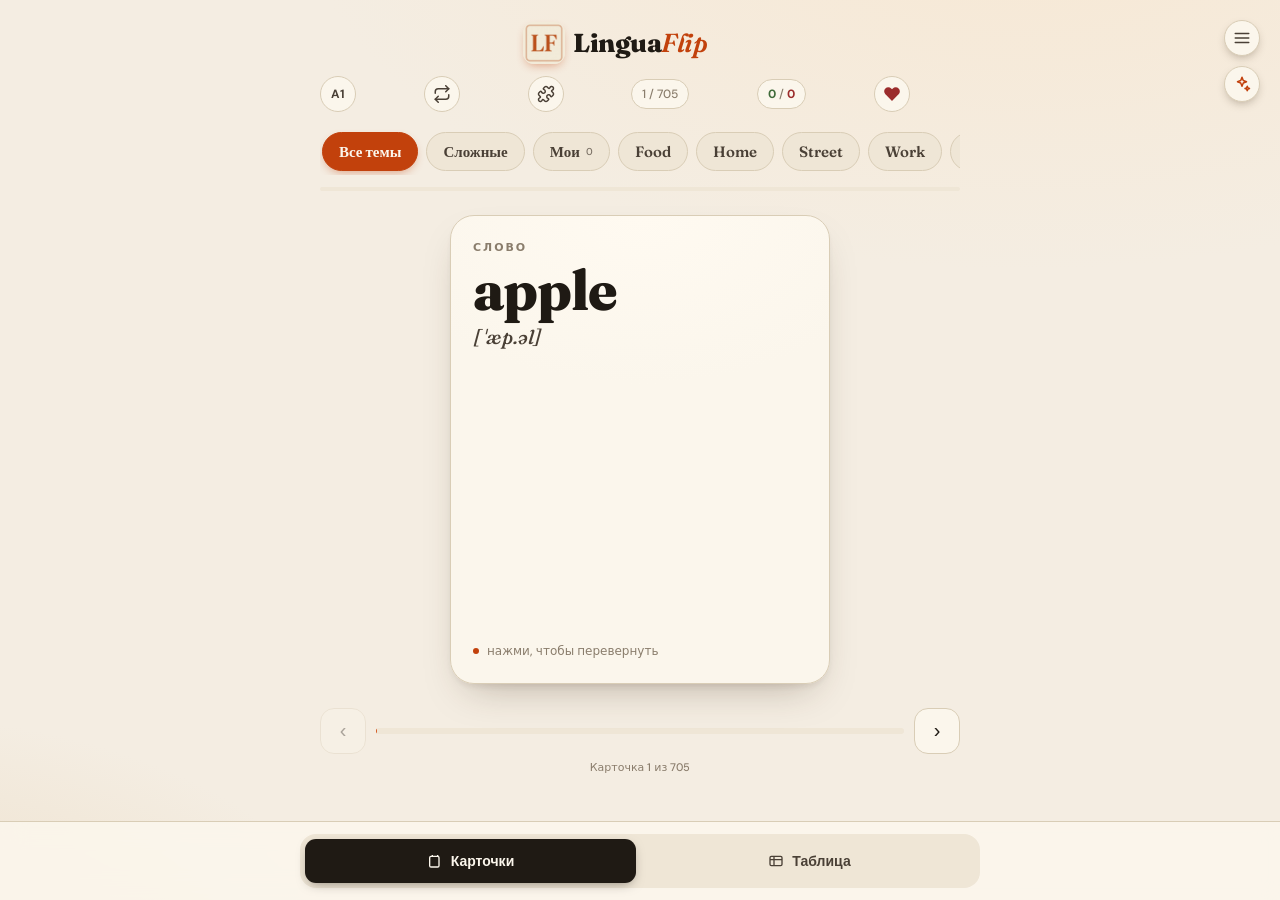
==== commit 1fe4523e: "feat: AI fab + sentence bank for constructor" ====
--- a/index.html
+++ b/index.html
@@ -77,6 +77,9 @@
   <button class="icon-btn menu-fab" id="menu-btn" aria-label="Меню и настройки">
     <svg width="18" height="18" viewBox="0 0 24 24" fill="none" stroke="currentColor" stroke-width="2" stroke-linecap="round" stroke-linejoin="round"><line x1="3" y1="12" x2="21" y2="12"></line><line x1="3" y1="6" x2="21" y2="6"></line><line x1="3" y1="18" x2="21" y2="18"></line></svg>
   </button>
+  <button class="icon-btn ai-fab" id="ai-fab" aria-label="Генератор карточек" title="Генератор карточек">
+    <svg width="18" height="18" viewBox="0 0 24 24" fill="none" stroke="currentColor" stroke-width="2" stroke-linecap="round" stroke-linejoin="round"><path d="M12 3l1.7 4.3L18 9l-4.3 1.7L12 15l-1.7-4.3L6 9l4.3-1.7z"/><path d="M19 15l.9 2.1 2.1.9-2.1.9L19 21l-.9-2.1-2.1-.9 2.1-.9z"/></svg>
+  </button>
   <div class="brand">
     <div class="logo">
       <div class="logo-orbit"></div>
@@ -302,6 +305,10 @@
           <svg width="18" height="18" viewBox="0 0 24 24" fill="none" stroke="currentColor" stroke-width="2" stroke-linecap="round"><line x1="12" y1="5" x2="12" y2="19"/><line x1="5" y1="12" x2="19" y2="12"/></svg>
           Добавить слово
         </button>
+        <button class="settings-btn" id="ai-btn-modal">
+          <svg width="18" height="18" viewBox="0 0 24 24" fill="none" stroke="currentColor" stroke-width="2" stroke-linecap="round" stroke-linejoin="round"><path d="M12 3l1.7 4.3L18 9l-4.3 1.7L12 15l-1.7-4.3L6 9l4.3-1.7z"/><path d="M19 15l.9 2.1 2.1.9-2.1.9L19 21l-.9-2.1-2.1-.9 2.1-.9z"/></svg>
+          Генератор карточек (ИИ)
+        </button>
 
        <button class="settings-btn" id="gift-btn-modal">
           <svg width="18" height="18" viewBox="0 0 24 24" fill="none" stroke="currentColor" stroke-width="2" stroke-linecap="round" stroke-linejoin="round"><polyline points="20 12 20 22 4 22 4 12"></polyline><rect x="2" y="7" width="20" height="5"></rect><line x1="12" y1="22" x2="12" y2="7"></line><path d="M12 7H7.5a2.5 2.5 0 0 1 0-5C11 2 12 7 12 7z"></path><path d="M12 7h4.5a2.5 2.5 0 0 0 0-5C13 2 12 7 12 7z"></path></svg>
@@ -395,6 +402,32 @@
   </div>
 </div>
 
+<!-- ===== МОДАЛКА ГЕНЕРАТОРА ИИ ===== -->
+<div class="modal-overlay" id="ai-modal">
+  <div class="modal-card">
+    <div class="modal-header">
+      <h2>Генератор карточек ✨</h2>
+      <button class="modal-close-btn" id="ai-close">✕</button>
+    </div>
+    <div class="modal-body">
+      <input type="text" id="ai-api-key" class="practice-input" placeholder="API-ключ Gemini (сохранится локально)" autocomplete="off" spellcheck="false">
+      <textarea id="ai-words" rows="6" placeholder="Слова по одному в строке:&#10;perro&#10;gato&#10;casa" class="practice-input" style="resize:vertical"></textarea>
+      <select id="ai-lang" class="settings-select" aria-label="Куда генерировать"></select>
+      <select id="ai-topic" class="settings-select" aria-label="Тема">
+        <option value="my">Мои слова</option>
+        <option value="my-food">Моя тема: Еда</option>
+        <option value="my-home">Моя тема: Дом</option>
+        <option value="my-travel">Моя тема: Путешествия</option>
+      </select>
+      <button class="check-btn" id="ai-generate-btn">Сгенерировать</button>
+      <div id="ai-status" class="ai-status"></div>
+      <hr class="ai-sep">
+      <button class="check-btn" id="ai-bank-btn">Пополнить банк фраз для конструктора</button>
+      <div id="ai-bank-status" class="ai-status"></div>
+    </div>
+  </div>
+</div>
+
 <!-- Модалка подтверждения восстановления -->
 <div class="modal-overlay" id="confirm-modal">
   <div class="modal-card">
@@ -412,7 +445,8 @@
 </div>
 <script src="./data_en.js"></script>
 <script src="./data_es.js"></script>
-<script src="./app.js" defer></script>
 <script src="./effects.js"></script>
+<script src="./app.js"></script>
+<script src="./ai.js"></script>
 </body>
 </html>
--- a/styles.css
+++ b/styles.css
@@ -172,16 +172,15 @@
 .hint { margin-top: auto; font-size: 12px; color: var(--muted); display: flex; align-items: center; gap: 8px; font-weight: 500; }
 .hint .dot { width: 6px; height: 6px; border-radius: 50%; background: var(--accent); animation: pulse 1.6s ease-in-out infinite; }
 /* Знаю / Не знаю — прижаты к низу карточки */
-.face.front .card-actions { margin-top: auto; }
-.face.front .hint { margin-top: 14px; }
+
 @keyframes pulse { 0%,100%{opacity:.3; transform:scale(.8);} 50%{opacity:1; transform:scale(1.2);} }
-
 .back .translation { font-family: 'Fraunces', serif; font-weight: 600; font-size: 32px; line-height: 1.1; margin: 6px 0 14px; color: var(--back-card-text); }
 .example-block { border-top: 1px solid rgba(0,0,0,.1); padding-top: 14px; margin-top: auto; position: relative; }
 .example-en { font-size: 17px; line-height: 1.4; color: var(--back-card-text); font-weight: 500; font-style: italic; cursor: pointer; }
 .example-en b { color: var(--example-highlight); font-style: normal; font-weight: 700; }
 .example-ru { font-size: 15px; line-height: 1.4; color: var(--example-ru); margin-top: 6px; }
-
+/* Оборот: нет примера → кнопки сами прижимаются к низу */
+.face.back:has(#card-example:empty) .card-actions { margin-top: auto; }
 .card-actions { display: flex; gap: 10px; margin-top: 14px; z-index: 2; }
 .action-btn { flex: 1; padding: 12px; border: none; border-radius: 12px; font-size: 16px; font-weight: 700; cursor: pointer; transition: transform .15s ease; color: #fff; font-family: 'DM Sans', sans-serif; box-shadow: 0 4px 10px -4px rgba(0,0,0,.3); }
 .action-btn:active { transform: scale(.97); }
@@ -576,4 +575,24 @@
   cursor: pointer;
   transition: all .2s ease;
 }
-.danger-btn:active { background: rgba(155, 44, 44, .12); transform: scale(.98); }+.danger-btn:active { background: rgba(155, 44, 44, .12); transform: scale(.98); }
+
+/* ===== ГЕНЕРАТОР ИИ ===== */
+#ai-words { line-height: 1.5; font-family: 'Fraunces', serif; }
+.ai-status { min-height: 20px; font-size: 13px; font-weight: 600; color: var(--muted); text-align: center; margin-top: 8px; }
+.ai-status.working { color: var(--accent); }
+.ai-status.ok { color: var(--ok); }
+.ai-status.err { color: var(--err); }
+
+/* ===== ГЕНЕРАТОР: плавающая кнопка + банк фраз ===== */
+.ai-fab {
+  position: fixed;
+  top: 66px;
+  right: 20px;
+  z-index: 60;
+  background: var(--paper);
+  box-shadow: 0 4px 10px -3px var(--shadow-color-1);
+  color: var(--accent);
+}
+.ai-sep { border: none; border-top: 1px solid var(--line); margin: 16px 0 4px; }
+#ai-bank-btn { background: var(--bg2); color: var(--ink); margin-top: 12px; }
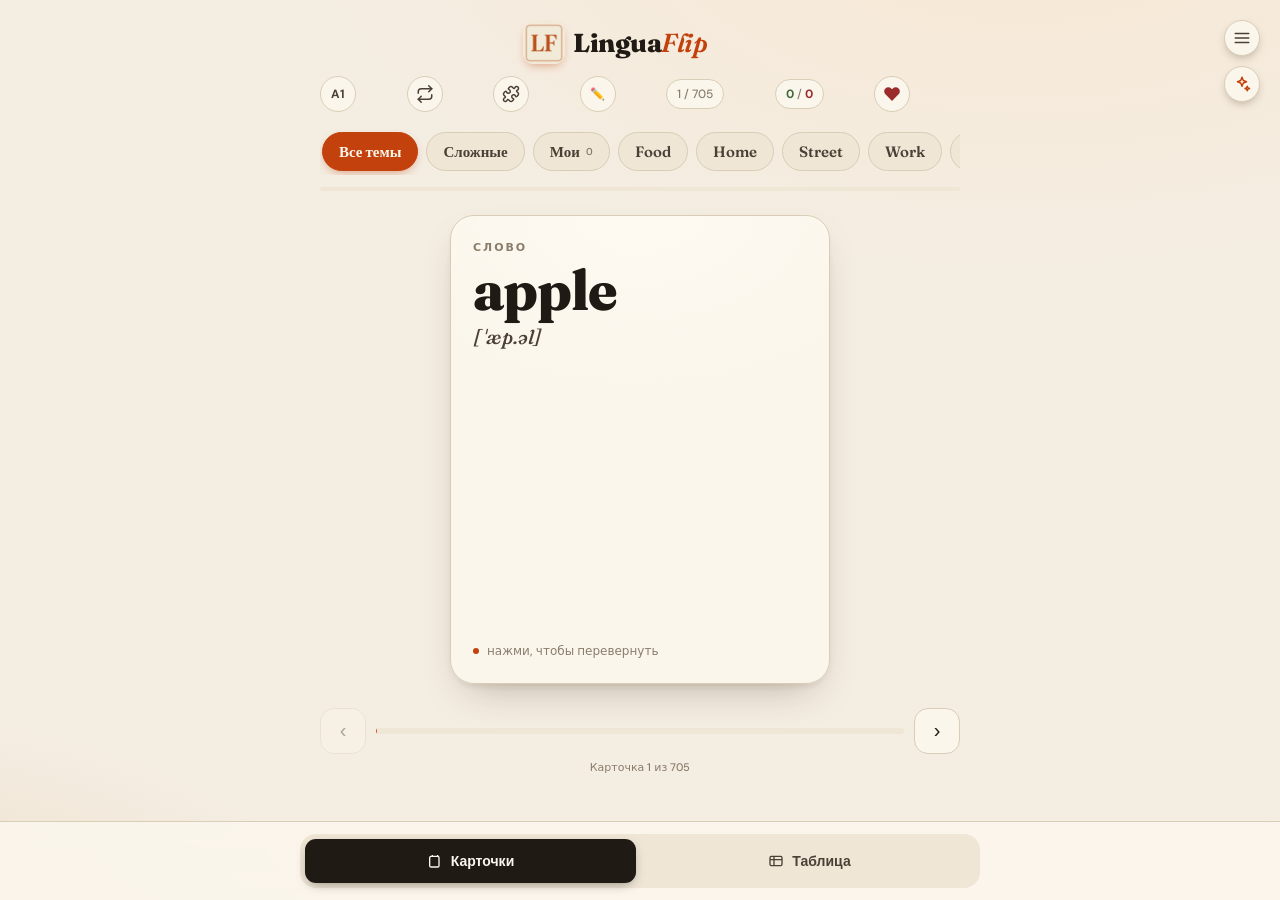
==== commit 03282186: "fix: cloze flip guard + input blur + heatmap local dates" ====
--- a/index.html
+++ b/index.html
@@ -95,6 +95,7 @@
     <button class="icon-btn" id="constructor-toggle" aria-label="Конструктор фраз">
       <svg width="18" height="18" viewBox="0 0 24 24" fill="none" stroke="currentColor" stroke-width="2" stroke-linecap="round" stroke-linejoin="round"><path d="M19.439 7.85c-.049.322.059.648.289.878l1.568 1.568c.47.47.706 1.087.706 1.704s-.235 1.233-.706 1.704l-1.611 1.611a.98.98 0 0 1-.837.276c-.47-.07-.802-.48-.968-.925a2.501 2.501 0 1 0-3.214 3.214c.446.166.855.498.925.968a.98.98 0 0 1-.276.837l-1.61 1.61a2.404 2.404 0 0 1-1.705.707 2.402 2.402 0 0 1-1.704-.706l-1.568-1.568a1.026 1.026 0 0 0-.877-.29c-.493.074-.84.504-1.02.968a2.5 2.5 0 1 1-3.237-3.237c.464-.18.894-.527.967-1.02a1.026 1.026 0 0 0-.289-.877l-1.568-1.568A2.402 2.402 0 0 1 1.998 12c0-.617.236-1.234.706-1.704L4.23 8.77c.24-.24.581-.353.917-.303.515.077.877.528 1.073 1.01a2.5 2.5 0 1 0 3.259-3.259c-.482-.196-.933-.558-1.01-1.073-.05-.336.062-.676.303-.917l1.525-1.525A2.402 2.402 0 0 1 12 1.998c.617 0 1.234.236 1.704.706l1.568 1.568c.23.23.556.338.877.29.493-.074.84-.504 1.02-.968a2.5 2.5 0 1 1 3.237 3.237c-.464.18-.894.527-.967 1.02Z"></path></svg>
     </button>
+    <button class="icon-btn level-btn" id="cloze-toggle" title="Cloze: вставь пропущенное слово">✏️</button>
     <span class="counter" id="counter">1 / 10</span>
     <span class="stats" id="stats-badge"><span class="ok">0</span> / <span class="err">0</span></span>
     <button class="icon-btn" id="donate-btn" aria-label="Поддержать проект">
@@ -268,17 +269,22 @@
           <div class="stat-label">За сегодня</div>
         </div>
       </div>
+
+      <div class="heatmap-wrap">
+        <div id="heatmap-title" class="table-hint" style="margin: 4px 0 8px;"></div>
+        <div id="heatmap" class="heatmap"></div>
+      </div>
       
-                    <div class="stats-section">
-              <h3>Язык обучения</h3>
-              <select id="lang-select" class="settings-select">
-                <option value="en">English</option>
-                <option value="es">Español</option>
-                <!-- <option value="ja">日本語</option> -->
-                <!-- <option value="ko">한국어</option> -->
-                <!-- <option value="zh">中文</option> -->
-              </select>
-            </div>
+      <div class="stats-section">
+        <h3>Язык обучения</h3>
+        <select id="lang-select" class="settings-select">
+          <option value="en">English</option>
+          <option value="es">Español</option>
+          <!-- <option value="ja">日本語</option> -->
+          <!-- <option value="ko">한국어</option> -->
+          <!-- <option value="zh">中文</option> -->
+        </select>
+      </div>
 
       <div class="stats-section">
         <h3>Анимация карточки</h3>
--- a/styles.css
+++ b/styles.css
@@ -334,6 +334,9 @@
   width: 90%;
   box-shadow: var(--shadow);
   animation: popIn 0.4s cubic-bezier(0.68, -0.55, 0.27, 1.55);
+  max-height: 86dvh;             /* никогда не выше 86% экрана */
+  overflow-y: auto;              /* внутренности скроллятся, крестик доступен */
+  -webkit-overflow-scrolling: touch;
 }
 .modal-header {
   position: relative;
@@ -595,4 +598,20 @@
   color: var(--accent);
 }
 .ai-sep { border: none; border-top: 1px solid var(--line); margin: 16px 0 4px; }
-#ai-bank-btn { background: var(--bg2); color: var(--ink); margin-top: 12px; }+#ai-bank-btn { background: var(--bg2); color: var(--ink); margin-top: 12px; }
+
+/* ===== HEATMAP ===== */
+.heatmap-wrap { margin-bottom: 16px; }
+.heatmap { display: flex; gap: 3px; justify-content: center; flex-wrap: nowrap; overflow-x: auto; padding: 4px 0; }
+.heatmap .col { display: flex; flex-direction: column; gap: 3px; }
+.heatmap .cell { width: 11px; height: 11px; border-radius: 3px; background: var(--bg2); border: 1px solid var(--line); }
+.heatmap .cell.l1 { background: rgba(194, 65, 12, .25); border-color: transparent; }
+.heatmap .cell.l2 { background: rgba(194, 65, 12, .45); border-color: transparent; }
+.heatmap .cell.l3 { background: rgba(194, 65, 12, .7); border-color: transparent; }
+.heatmap .cell.l4 { background: var(--accent); border-color: transparent; }
+
+#cloze-toggle.active {
+  background: var(--ok);
+  color: #fff;
+  border-color: var(--ok);
+}
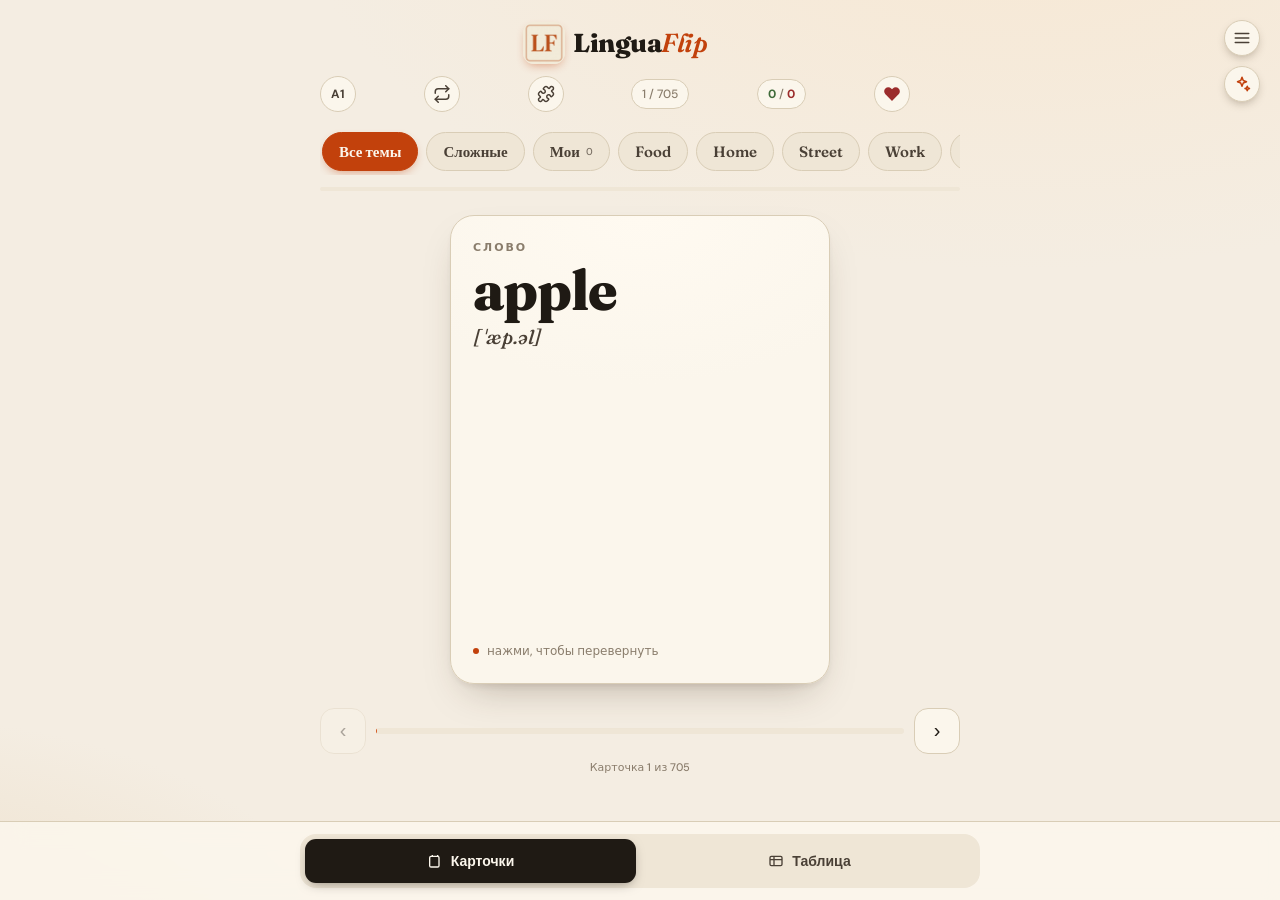
==== commit efe8335a: "Revert "fix: cloze flip guard + input blur + heatmap local dates" This reverts commit 03282186c51681" ====
--- a/index.html
+++ b/index.html
@@ -95,7 +95,6 @@
     <button class="icon-btn" id="constructor-toggle" aria-label="Конструктор фраз">
       <svg width="18" height="18" viewBox="0 0 24 24" fill="none" stroke="currentColor" stroke-width="2" stroke-linecap="round" stroke-linejoin="round"><path d="M19.439 7.85c-.049.322.059.648.289.878l1.568 1.568c.47.47.706 1.087.706 1.704s-.235 1.233-.706 1.704l-1.611 1.611a.98.98 0 0 1-.837.276c-.47-.07-.802-.48-.968-.925a2.501 2.501 0 1 0-3.214 3.214c.446.166.855.498.925.968a.98.98 0 0 1-.276.837l-1.61 1.61a2.404 2.404 0 0 1-1.705.707 2.402 2.402 0 0 1-1.704-.706l-1.568-1.568a1.026 1.026 0 0 0-.877-.29c-.493.074-.84.504-1.02.968a2.5 2.5 0 1 1-3.237-3.237c.464-.18.894-.527.967-1.02a1.026 1.026 0 0 0-.289-.877l-1.568-1.568A2.402 2.402 0 0 1 1.998 12c0-.617.236-1.234.706-1.704L4.23 8.77c.24-.24.581-.353.917-.303.515.077.877.528 1.073 1.01a2.5 2.5 0 1 0 3.259-3.259c-.482-.196-.933-.558-1.01-1.073-.05-.336.062-.676.303-.917l1.525-1.525A2.402 2.402 0 0 1 12 1.998c.617 0 1.234.236 1.704.706l1.568 1.568c.23.23.556.338.877.29.493-.074.84-.504 1.02-.968a2.5 2.5 0 1 1 3.237 3.237c-.464.18-.894.527-.967 1.02Z"></path></svg>
     </button>
-    <button class="icon-btn level-btn" id="cloze-toggle" title="Cloze: вставь пропущенное слово">✏️</button>
     <span class="counter" id="counter">1 / 10</span>
     <span class="stats" id="stats-badge"><span class="ok">0</span> / <span class="err">0</span></span>
     <button class="icon-btn" id="donate-btn" aria-label="Поддержать проект">
@@ -269,22 +268,17 @@
           <div class="stat-label">За сегодня</div>
         </div>
       </div>
-
-      <div class="heatmap-wrap">
-        <div id="heatmap-title" class="table-hint" style="margin: 4px 0 8px;"></div>
-        <div id="heatmap" class="heatmap"></div>
-      </div>
       
-      <div class="stats-section">
-        <h3>Язык обучения</h3>
-        <select id="lang-select" class="settings-select">
-          <option value="en">English</option>
-          <option value="es">Español</option>
-          <!-- <option value="ja">日本語</option> -->
-          <!-- <option value="ko">한국어</option> -->
-          <!-- <option value="zh">中文</option> -->
-        </select>
-      </div>
+                    <div class="stats-section">
+              <h3>Язык обучения</h3>
+              <select id="lang-select" class="settings-select">
+                <option value="en">English</option>
+                <option value="es">Español</option>
+                <!-- <option value="ja">日本語</option> -->
+                <!-- <option value="ko">한국어</option> -->
+                <!-- <option value="zh">中文</option> -->
+              </select>
+            </div>
 
       <div class="stats-section">
         <h3>Анимация карточки</h3>
--- a/styles.css
+++ b/styles.css
@@ -598,20 +598,4 @@
   color: var(--accent);
 }
 .ai-sep { border: none; border-top: 1px solid var(--line); margin: 16px 0 4px; }
-#ai-bank-btn { background: var(--bg2); color: var(--ink); margin-top: 12px; }
-
-/* ===== HEATMAP ===== */
-.heatmap-wrap { margin-bottom: 16px; }
-.heatmap { display: flex; gap: 3px; justify-content: center; flex-wrap: nowrap; overflow-x: auto; padding: 4px 0; }
-.heatmap .col { display: flex; flex-direction: column; gap: 3px; }
-.heatmap .cell { width: 11px; height: 11px; border-radius: 3px; background: var(--bg2); border: 1px solid var(--line); }
-.heatmap .cell.l1 { background: rgba(194, 65, 12, .25); border-color: transparent; }
-.heatmap .cell.l2 { background: rgba(194, 65, 12, .45); border-color: transparent; }
-.heatmap .cell.l3 { background: rgba(194, 65, 12, .7); border-color: transparent; }
-.heatmap .cell.l4 { background: var(--accent); border-color: transparent; }
-
-#cloze-toggle.active {
-  background: var(--ok);
-  color: #fff;
-  border-color: var(--ok);
-}+#ai-bank-btn { background: var(--bg2); color: var(--ink); margin-top: 12px; }
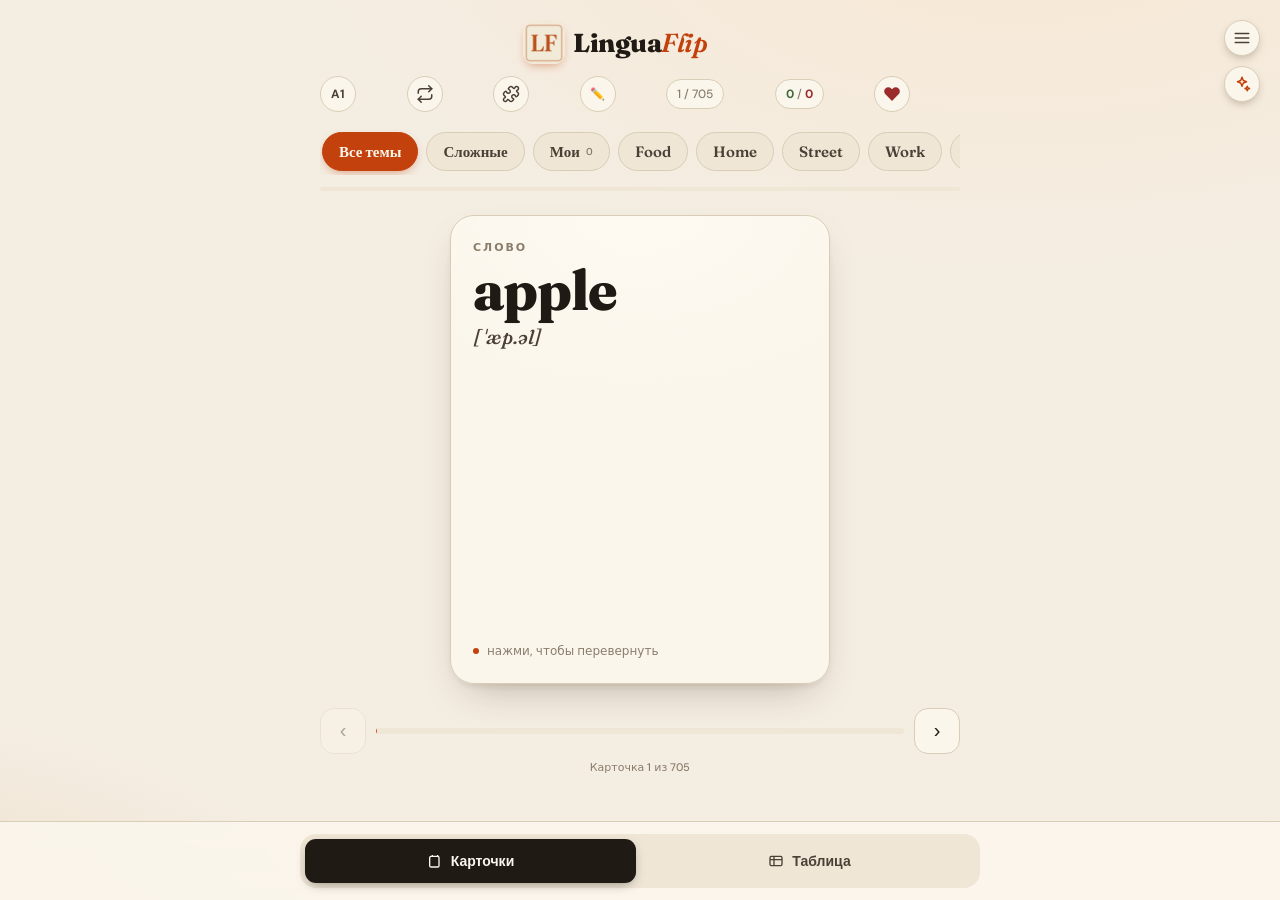
==== commit 74970540: "fix: cloze flip guard + input blur + heatmap local dates 2" ====
--- a/index.html
+++ b/index.html
@@ -95,6 +95,7 @@
     <button class="icon-btn" id="constructor-toggle" aria-label="Конструктор фраз">
       <svg width="18" height="18" viewBox="0 0 24 24" fill="none" stroke="currentColor" stroke-width="2" stroke-linecap="round" stroke-linejoin="round"><path d="M19.439 7.85c-.049.322.059.648.289.878l1.568 1.568c.47.47.706 1.087.706 1.704s-.235 1.233-.706 1.704l-1.611 1.611a.98.98 0 0 1-.837.276c-.47-.07-.802-.48-.968-.925a2.501 2.501 0 1 0-3.214 3.214c.446.166.855.498.925.968a.98.98 0 0 1-.276.837l-1.61 1.61a2.404 2.404 0 0 1-1.705.707 2.402 2.402 0 0 1-1.704-.706l-1.568-1.568a1.026 1.026 0 0 0-.877-.29c-.493.074-.84.504-1.02.968a2.5 2.5 0 1 1-3.237-3.237c.464-.18.894-.527.967-1.02a1.026 1.026 0 0 0-.289-.877l-1.568-1.568A2.402 2.402 0 0 1 1.998 12c0-.617.236-1.234.706-1.704L4.23 8.77c.24-.24.581-.353.917-.303.515.077.877.528 1.073 1.01a2.5 2.5 0 1 0 3.259-3.259c-.482-.196-.933-.558-1.01-1.073-.05-.336.062-.676.303-.917l1.525-1.525A2.402 2.402 0 0 1 12 1.998c.617 0 1.234.236 1.704.706l1.568 1.568c.23.23.556.338.877.29.493-.074.84-.504 1.02-.968a2.5 2.5 0 1 1 3.237 3.237c-.464.18-.894.527-.967 1.02Z"></path></svg>
     </button>
+    <button class="icon-btn level-btn" id="cloze-toggle" title="Cloze: вставь пропущенное слово">✏️</button>
     <span class="counter" id="counter">1 / 10</span>
     <span class="stats" id="stats-badge"><span class="ok">0</span> / <span class="err">0</span></span>
     <button class="icon-btn" id="donate-btn" aria-label="Поддержать проект">
@@ -268,17 +269,22 @@
           <div class="stat-label">За сегодня</div>
         </div>
       </div>
+
+      <div class="heatmap-wrap">
+        <div id="heatmap-title" class="table-hint" style="margin: 4px 0 8px;"></div>
+        <div id="heatmap" class="heatmap"></div>
+      </div>
       
-                    <div class="stats-section">
-              <h3>Язык обучения</h3>
-              <select id="lang-select" class="settings-select">
-                <option value="en">English</option>
-                <option value="es">Español</option>
-                <!-- <option value="ja">日本語</option> -->
-                <!-- <option value="ko">한국어</option> -->
-                <!-- <option value="zh">中文</option> -->
-              </select>
-            </div>
+      <div class="stats-section">
+        <h3>Язык обучения</h3>
+        <select id="lang-select" class="settings-select">
+          <option value="en">English</option>
+          <option value="es">Español</option>
+          <!-- <option value="ja">日本語</option> -->
+          <!-- <option value="ko">한국어</option> -->
+          <!-- <option value="zh">中文</option> -->
+        </select>
+      </div>
 
       <div class="stats-section">
         <h3>Анимация карточки</h3>
--- a/styles.css
+++ b/styles.css
@@ -598,4 +598,20 @@
   color: var(--accent);
 }
 .ai-sep { border: none; border-top: 1px solid var(--line); margin: 16px 0 4px; }
-#ai-bank-btn { background: var(--bg2); color: var(--ink); margin-top: 12px; }+#ai-bank-btn { background: var(--bg2); color: var(--ink); margin-top: 12px; }
+
+/* ===== HEATMAP ===== */
+.heatmap-wrap { margin-bottom: 16px; }
+.heatmap { display: flex; gap: 3px; justify-content: center; flex-wrap: nowrap; overflow-x: auto; padding: 4px 0; }
+.heatmap .col { display: flex; flex-direction: column; gap: 3px; }
+.heatmap .cell { width: 11px; height: 11px; border-radius: 3px; background: var(--bg2); border: 1px solid var(--line); }
+.heatmap .cell.l1 { background: rgba(194, 65, 12, .25); border-color: transparent; }
+.heatmap .cell.l2 { background: rgba(194, 65, 12, .45); border-color: transparent; }
+.heatmap .cell.l3 { background: rgba(194, 65, 12, .7); border-color: transparent; }
+.heatmap .cell.l4 { background: var(--accent); border-color: transparent; }
+
+#cloze-toggle.active {
+  background: var(--ok);
+  color: #fff;
+  border-color: var(--ok);
+}
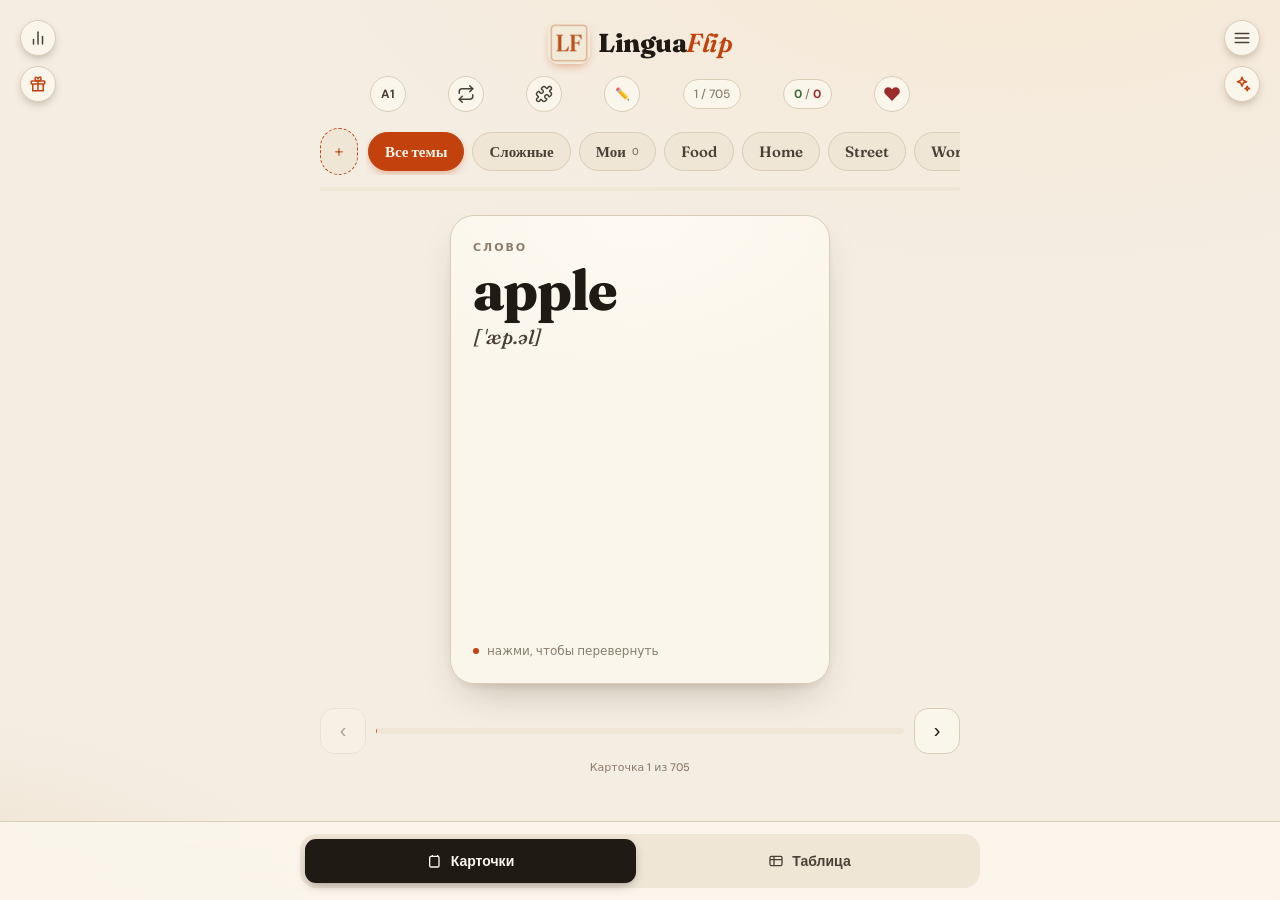
==== commit aa2eb1c3: "fix: move settings blocks to settings modal" ====
--- a/index.html
+++ b/index.html
@@ -77,6 +77,12 @@
   <button class="icon-btn menu-fab" id="menu-btn" aria-label="Меню и настройки">
     <svg width="18" height="18" viewBox="0 0 24 24" fill="none" stroke="currentColor" stroke-width="2" stroke-linecap="round" stroke-linejoin="round"><line x1="3" y1="12" x2="21" y2="12"></line><line x1="3" y1="6" x2="21" y2="6"></line><line x1="3" y1="18" x2="21" y2="18"></line></svg>
   </button>
+  <button class="icon-btn stats-fab" id="stats-fab" aria-label="Статистика" title="Статистика">
+    <svg width="18" height="18" viewBox="0 0 24 24" fill="none" stroke="currentColor" stroke-width="2" stroke-linecap="round"><line x1="18" y1="20" x2="18" y2="10"/><line x1="12" y1="20" x2="12" y2="4"/><line x1="6" y1="20" x2="6" y2="14"/></svg>
+  </button>
+  <button class="icon-btn gift-fab" id="gift-fab" aria-label="Подарочный код" title="Подарочный код">
+    <svg width="18" height="18" viewBox="0 0 24 24" fill="none" stroke="currentColor" stroke-width="2"><rect x="3" y="8" width="18" height="4" rx="1"/><path d="M12 8v13M5 12v9h14v-9M12 8c-2 0-4-1-4-3s2-3 4 0c2-3 4-3 4 0s-2 3-4 3"/></svg>
+  </button>
   <button class="icon-btn ai-fab" id="ai-fab" aria-label="Генератор карточек" title="Генератор карточек">
     <svg width="18" height="18" viewBox="0 0 24 24" fill="none" stroke="currentColor" stroke-width="2" stroke-linecap="round" stroke-linejoin="round"><path d="M12 3l1.7 4.3L18 9l-4.3 1.7L12 15l-1.7-4.3L6 9l4.3-1.7z"/><path d="M19 15l.9 2.1 2.1.9-2.1.9L19 21l-.9-2.1-2.1-.9 2.1-.9z"/></svg>
   </button>
@@ -108,9 +114,13 @@
 <main>
   <!-- FLASHCARDS VIEW -->
   <section class="view active" id="view-cards">
-    <div class="chips-row">
-      <div class="chips-container" id="topic-chips"></div>
-    </div>
+    <div class="chips-wrap">
+      <button class="chip add-chip" id="add-chip" aria-label="Добавить слово" title="Добавить слово">+</button>
+      <div class="chips-row">
+        <div class="chips-container" id="topic-chips"></div>
+      </div>
+    </div>
+
     <div class="topic-progress-bar">
       <div class="topic-progress-fill" id="topic-progress-fill"></div>
     </div>
@@ -274,7 +284,20 @@
         <div id="heatmap-title" class="table-hint" style="margin: 4px 0 8px;"></div>
         <div id="heatmap" class="heatmap"></div>
       </div>
-      
+      <div class="stats-section"> </div>
+    </div>
+  </div>
+</div>
+
+<!-- ===== МОДАЛКА НАСТРОЕК ===== -->
+<div class="modal-overlay" id="settings-modal">
+  <div class="modal-card">
+    <div class="modal-header">
+      <h2>Настройки</h2>
+      <button class="modal-close-btn" id="settings-modal-close">✕</button>
+    </div>
+    <div class="modal-body">
+      <!-- СЮДА переносим из модалки статистики (вырезать-вставить): -->
       <div class="stats-section">
         <h3>Язык обучения</h3>
         <select id="lang-select" class="settings-select">
@@ -284,51 +307,32 @@
           <!-- <option value="ko">한국어</option> -->
           <!-- <option value="zh">中文</option> -->
         </select>
-      </div>
-
-      <div class="stats-section">
-        <h3>Анимация карточки</h3>
-        <select id="animation-select" class="settings-select">
-          <option value="none">По умолчанию</option>
-        </select>
-
-        <h3 style="margin-top: 16px;">Цветовая тема</h3>
-        <select id="theme-select" class="settings-select">
-          <option value="none">По умолчанию (Тёплая)</option>
-        </select>
-      </div>
-
-      <div class="stats-section">
-        <h3>Настройки</h3>
+      
         <button class="settings-btn" id="theme-toggle-modal">
           <svg class="icon-moon" width="18" height="18" viewBox="0 0 24 24" fill="none" stroke="currentColor" stroke-width="2" stroke-linecap="round" stroke-linejoin="round"><path d="M21 12.79A9 9 0 1 1 11.21 3 7 7 0 0 0 21 12.79z"/></svg>
 
           <svg class="icon-sun" width="18" height="18" viewBox="0 0 24 24" fill="none" stroke="currentColor" stroke-width="2" stroke-linecap="round" stroke-linejoin="round"><circle cx="12" cy="12" r="5"/><path d="M12 1v2M12 21v2M4.22 4.22l1.42 1.42M18.36 18.36l1.42 1.42M1 12h2M21 12h2M4.22 19.78l1.42-1.42M18.36 5.64l1.42-1.42"/></svg>
           <span>Сменить тему</span>
         </button>
-
-        <button class="settings-btn" id="addword-btn-modal">
-          <svg width="18" height="18" viewBox="0 0 24 24" fill="none" stroke="currentColor" stroke-width="2" stroke-linecap="round"><line x1="12" y1="5" x2="12" y2="19"/><line x1="5" y1="12" x2="19" y2="12"/></svg>
-          Добавить слово
+        <div class="stats-section">
+          <h3>Анимация карточки</h3>
+            <select id="animation-select" class="settings-select">
+              <option value="none">По умолчанию</option>
+            </select>
+
+            <h3 style="margin-top: 16px;">Цветовая тема</h3>
+            <select id="theme-select" class="settings-select">
+              <option value="none">По умолчанию (Тёплая)</option>
+            </select>
+        </div>
+        <h3 style="margin-top: 16px;">Другое</h3>
+        <button class="settings-btn" id="save-btn-modal">
+            <svg width="18" height="18" viewBox="0 0 24 24" fill="none" stroke="currentColor" stroke-width="2" stroke-linecap="round" stroke-linejoin="round"><path d="M21 15v4a2 2 0 0 1-2 2H5a2 2 0 0 1-2-2v-4"></path><polyline points="7 10 12 15 17 10"></polyline><line x1="12" y1="15" x2="12" y2="3"></line></svg>
+            <span>Сохранить прогресс</span>
         </button>
-        <button class="settings-btn" id="ai-btn-modal">
-          <svg width="18" height="18" viewBox="0 0 24 24" fill="none" stroke="currentColor" stroke-width="2" stroke-linecap="round" stroke-linejoin="round"><path d="M12 3l1.7 4.3L18 9l-4.3 1.7L12 15l-1.7-4.3L6 9l4.3-1.7z"/><path d="M19 15l.9 2.1 2.1.9-2.1.9L19 21l-.9-2.1-2.1-.9 2.1-.9z"/></svg>
-          Генератор карточек (ИИ)
-        </button>
-
-       <button class="settings-btn" id="gift-btn-modal">
-          <svg width="18" height="18" viewBox="0 0 24 24" fill="none" stroke="currentColor" stroke-width="2" stroke-linecap="round" stroke-linejoin="round"><polyline points="20 12 20 22 4 22 4 12"></polyline><rect x="2" y="7" width="20" height="5"></rect><line x1="12" y1="22" x2="12" y2="7"></line><path d="M12 7H7.5a2.5 2.5 0 0 1 0-5C11 2 12 7 12 7z"></path><path d="M12 7h4.5a2.5 2.5 0 0 0 0-5C13 2 12 7 12 7z"></path></svg>
-          <span>Ввести код</span>
-        </button>
-        
-        <button class="settings-btn" id="save-btn-modal">
-          <svg width="18" height="18" viewBox="0 0 24 24" fill="none" stroke="currentColor" stroke-width="2" stroke-linecap="round" stroke-linejoin="round"><path d="M21 15v4a2 2 0 0 1-2 2H5a2 2 0 0 1-2-2v-4"></path><polyline points="7 10 12 15 17 10"></polyline><line x1="12" y1="15" x2="12" y2="3"></line></svg>
-          <span>Сохранить прогресс</span>
-        </button>
-        
         <button class="settings-btn" id="load-btn-modal">
-          <svg width="18" height="18" viewBox="0 0 24 24" fill="none" stroke="currentColor" stroke-width="2" stroke-linecap="round" stroke-linejoin="round"><path d="M21 15v4a2 2 0 0 1-2 2H5a2 2 0 0 1-2-2v-4"></path><polyline points="17 8 12 3 7 8"></polyline><line x1="12" y1="3" x2="12" y2="15"></line></svg>
-          <span>Восстановить прогресс</span>
+            <svg width="18" height="18" viewBox="0 0 24 24" fill="none" stroke="currentColor" stroke-width="2" stroke-linecap="round" stroke-linejoin="round"><path d="M21 15v4a2 2 0 0 1-2 2H5a2 2 0 0 1-2-2v-4"></path><polyline points="17 8 12 3 7 8"></polyline><line x1="12" y1="3" x2="12" y2="15"></line></svg>
+            <span>Восстановить прогресс</span>
         </button>
       </div>
     </div>
--- a/styles.css
+++ b/styles.css
@@ -614,4 +614,24 @@
   background: var(--ok);
   color: #fff;
   border-color: var(--ok);
-}+}
+
+/* ===== БОКОВЫЕ КНОПКИ: статистика и код (слева) ===== */
+.stats-fab, .gift-fab {
+  position: fixed;
+  left: 20px;
+  z-index: 60;
+  background: var(--paper);
+  box-shadow: 0 4px 10px -3px var(--shadow-color-1);
+}
+.stats-fab { top: 20px; color: var(--ink-soft); }
+.gift-fab { top: 66px; color: var(--accent); }
+
+/* шапка уступает место теперь с двух сторон */
+.brand { padding-left: 50px; }
+.header-actions { padding-left: 50px; }
+
+/* ===== ЧИП «+» ===== */
+.chips-wrap { display: flex; gap: 8px; margin: 0 0 12px 0; }
+.chips-wrap .chips-row { flex: 1; min-width: 0; margin: 0; }
+.add-chip { flex: 0 0 auto; border-style: dashed; border-color: var(--accent); color: var(--accent); font-size: 18px; line-height: 1; padding: 7px 13px; }
